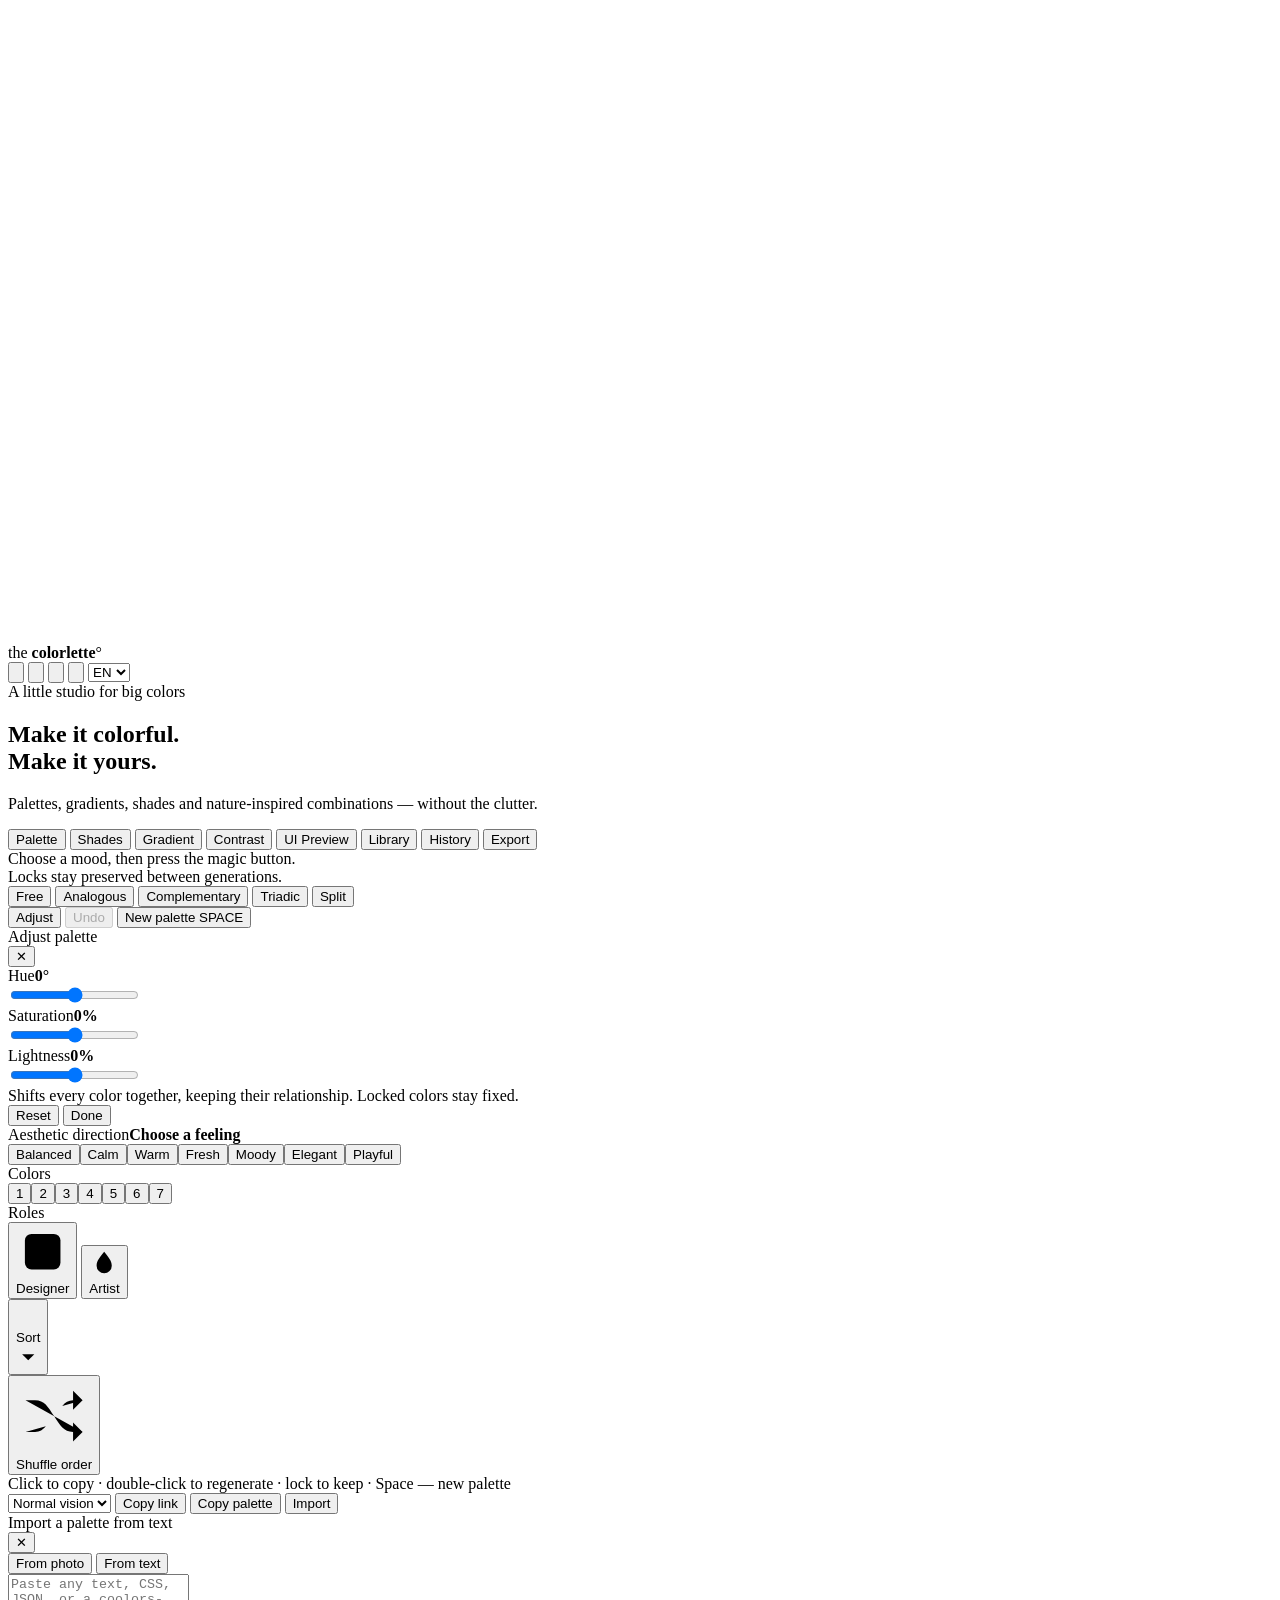
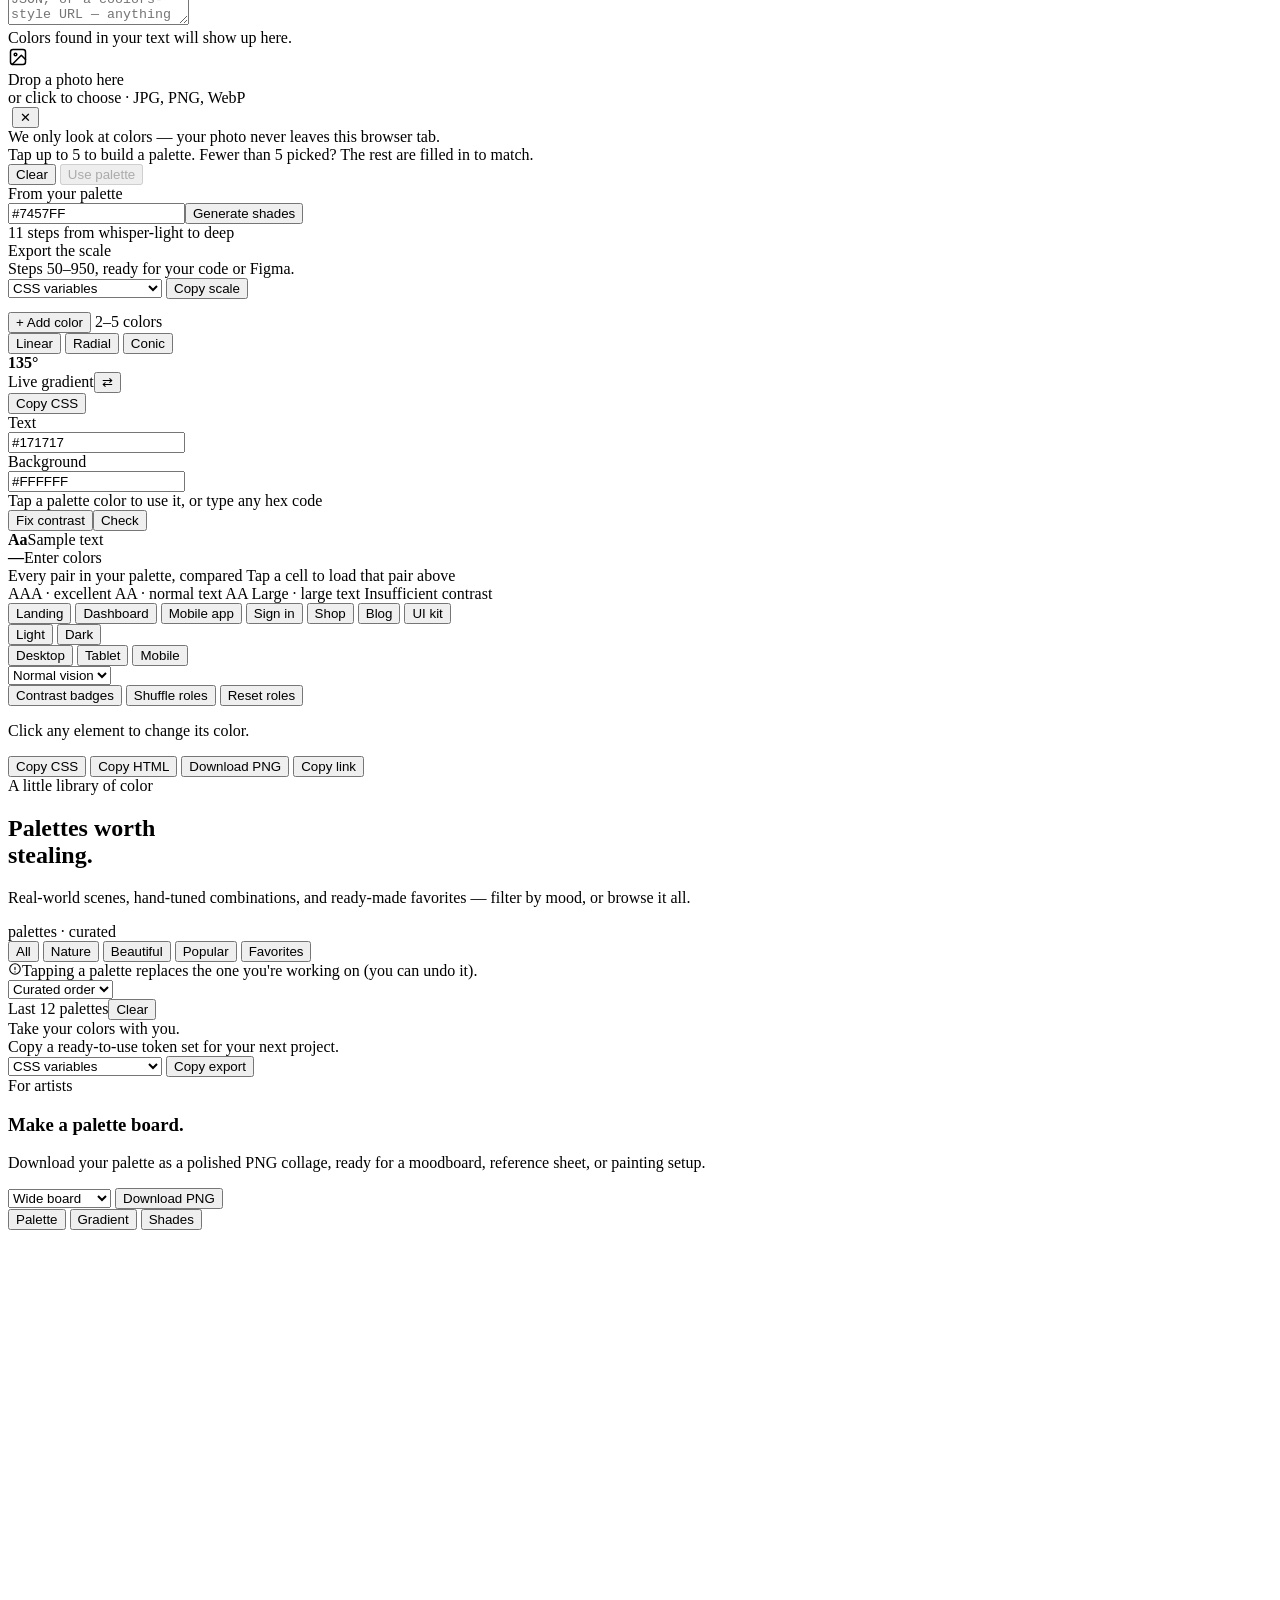
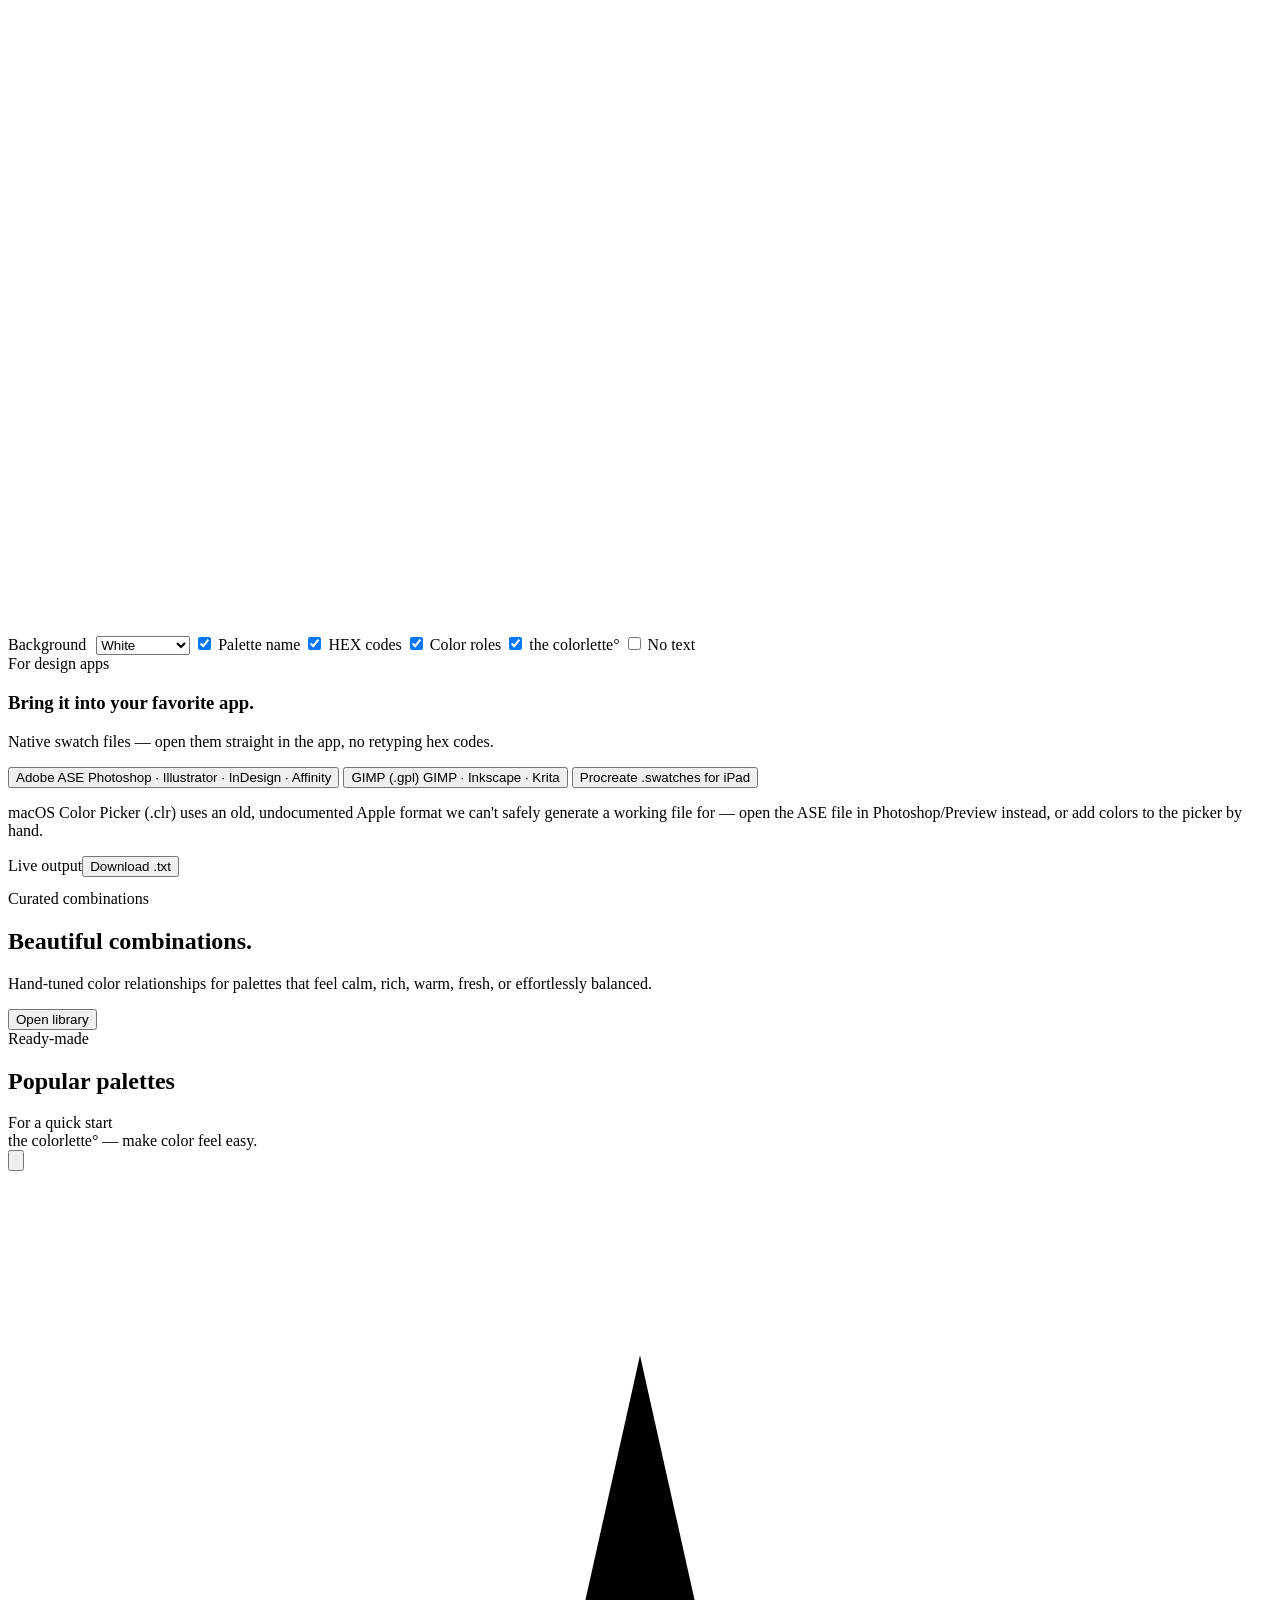
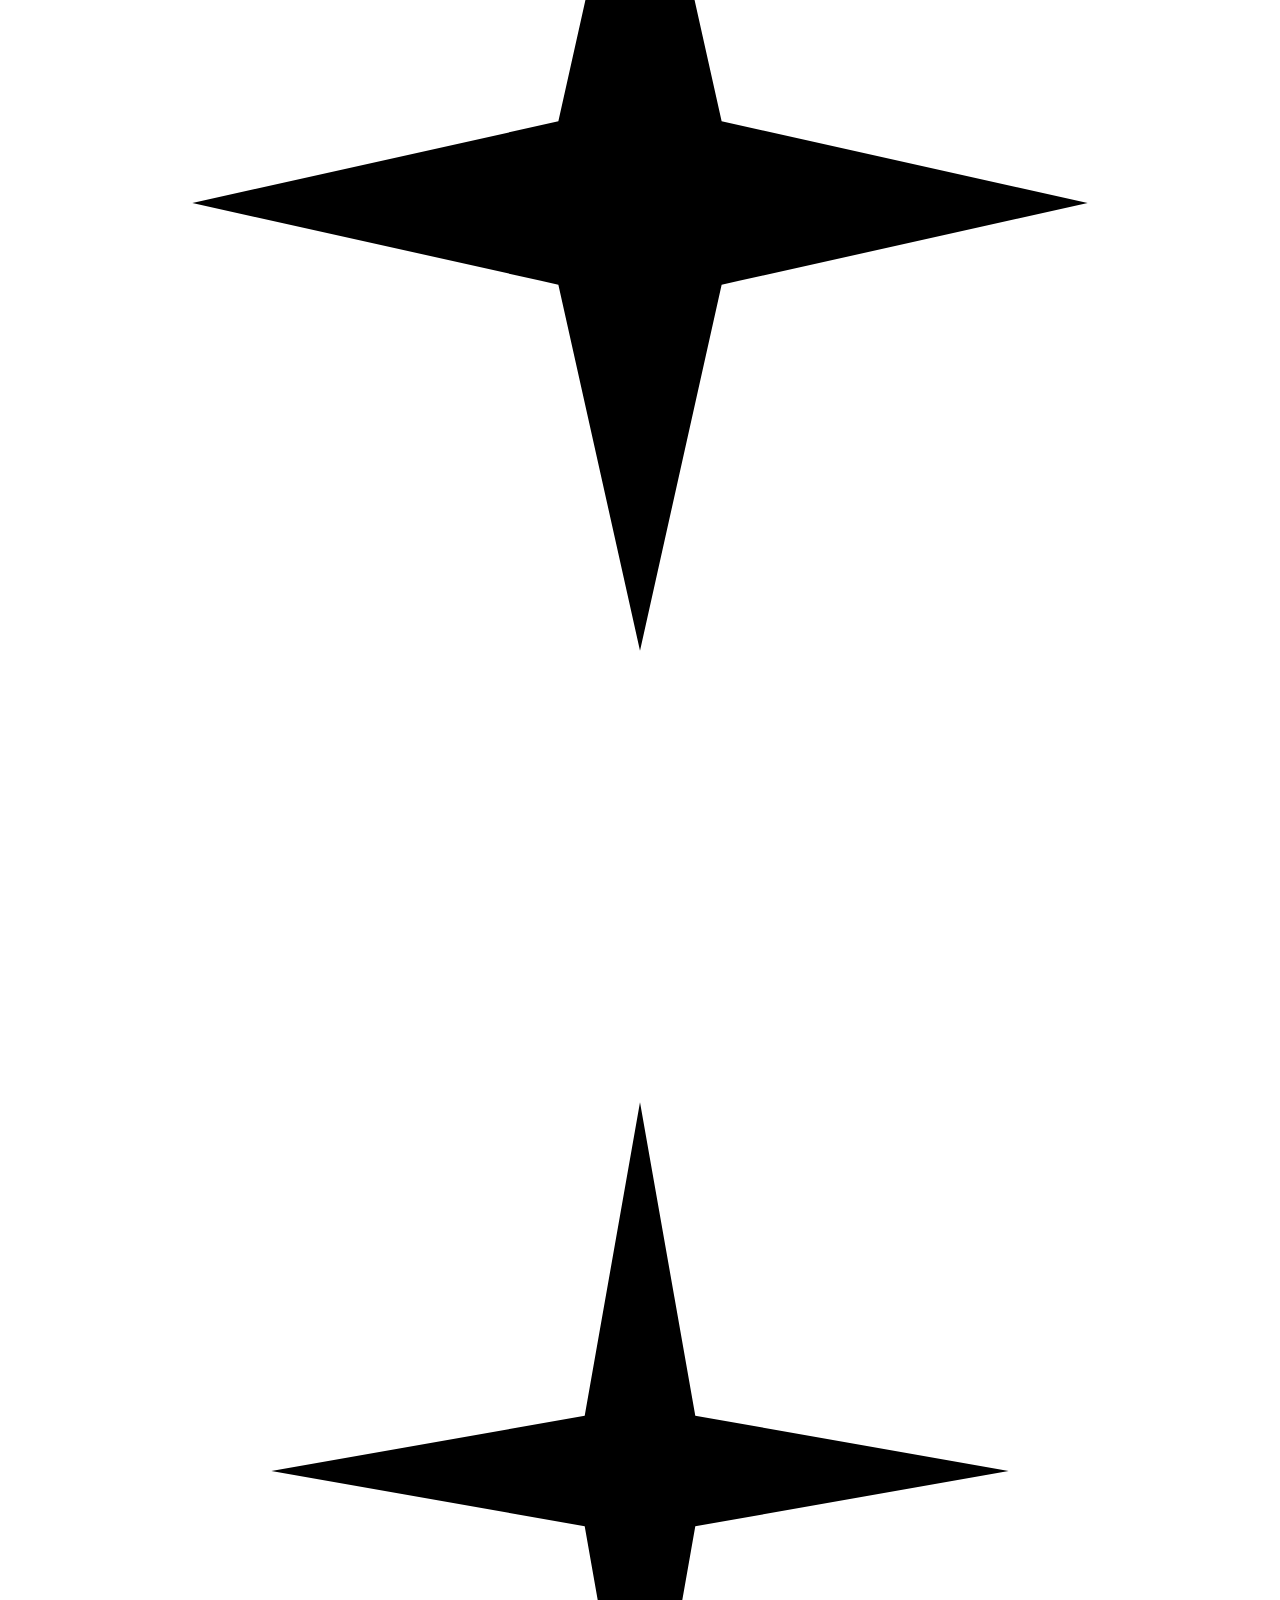
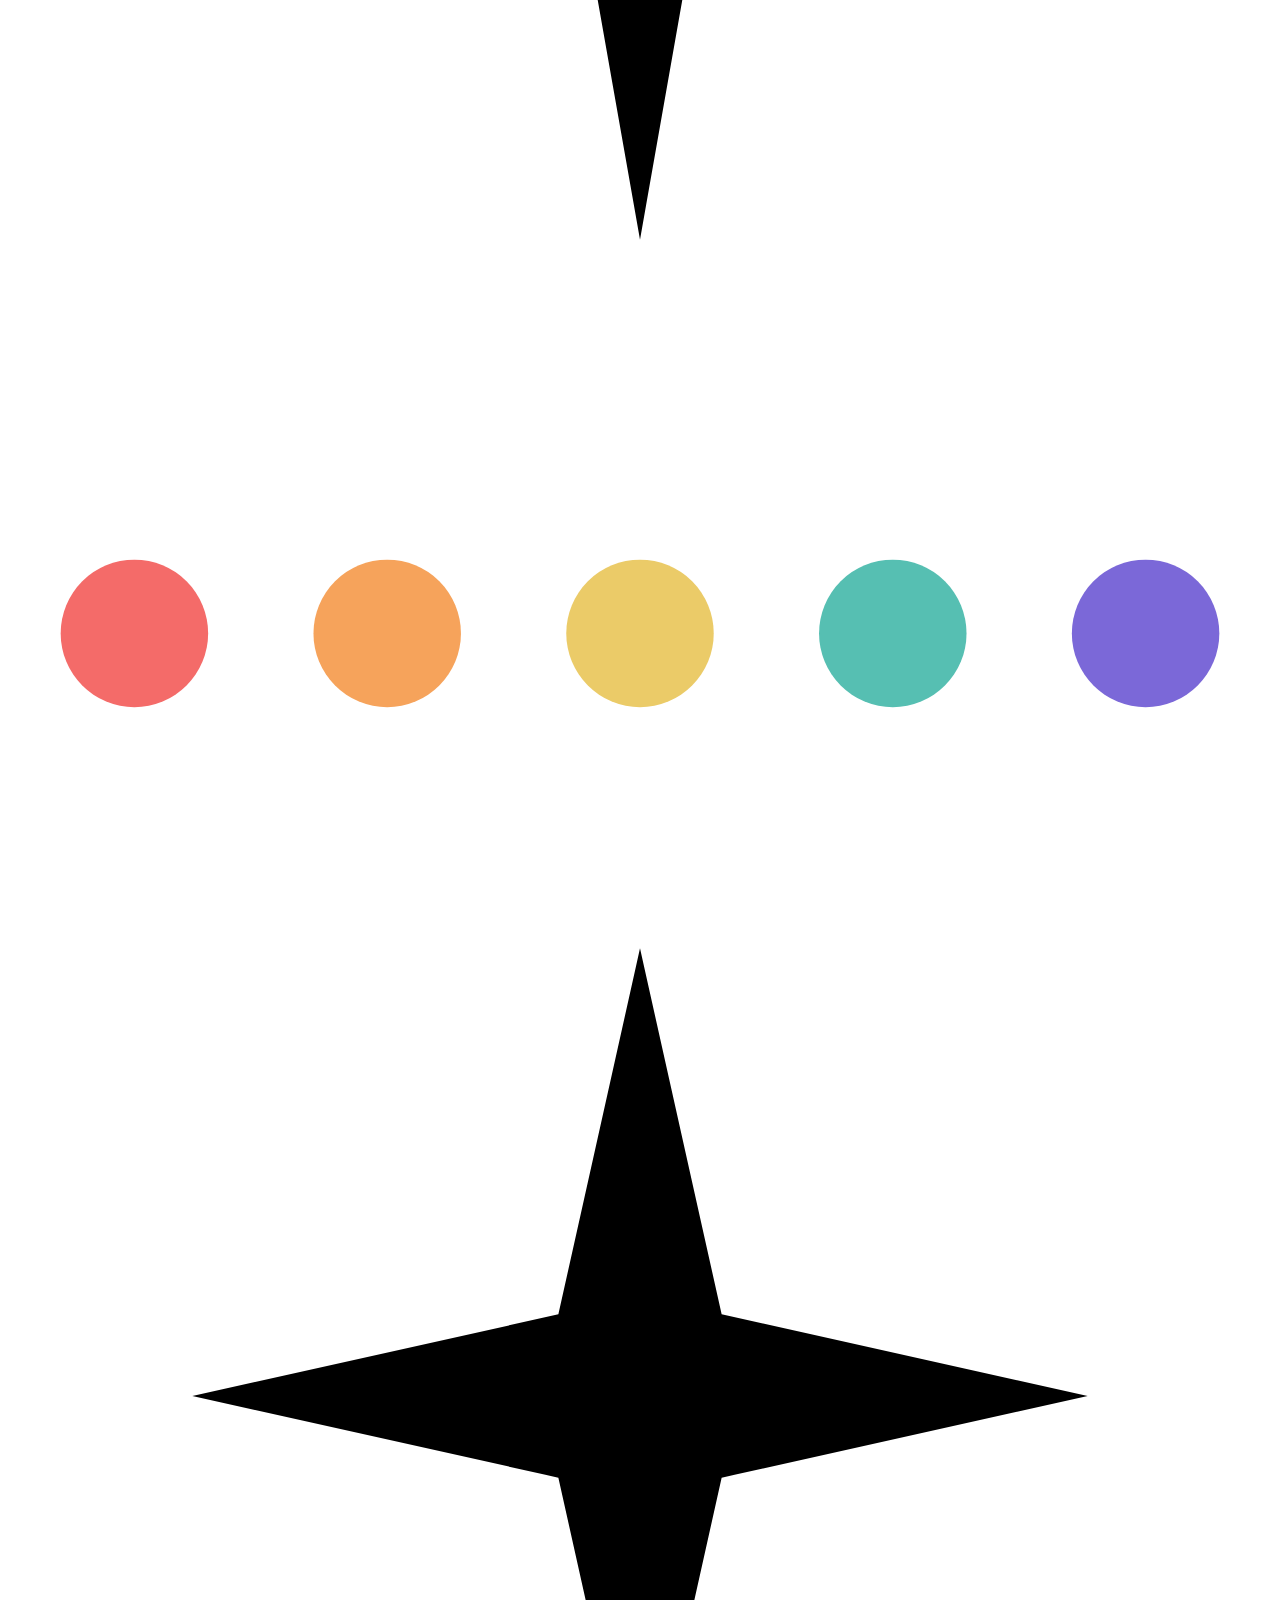
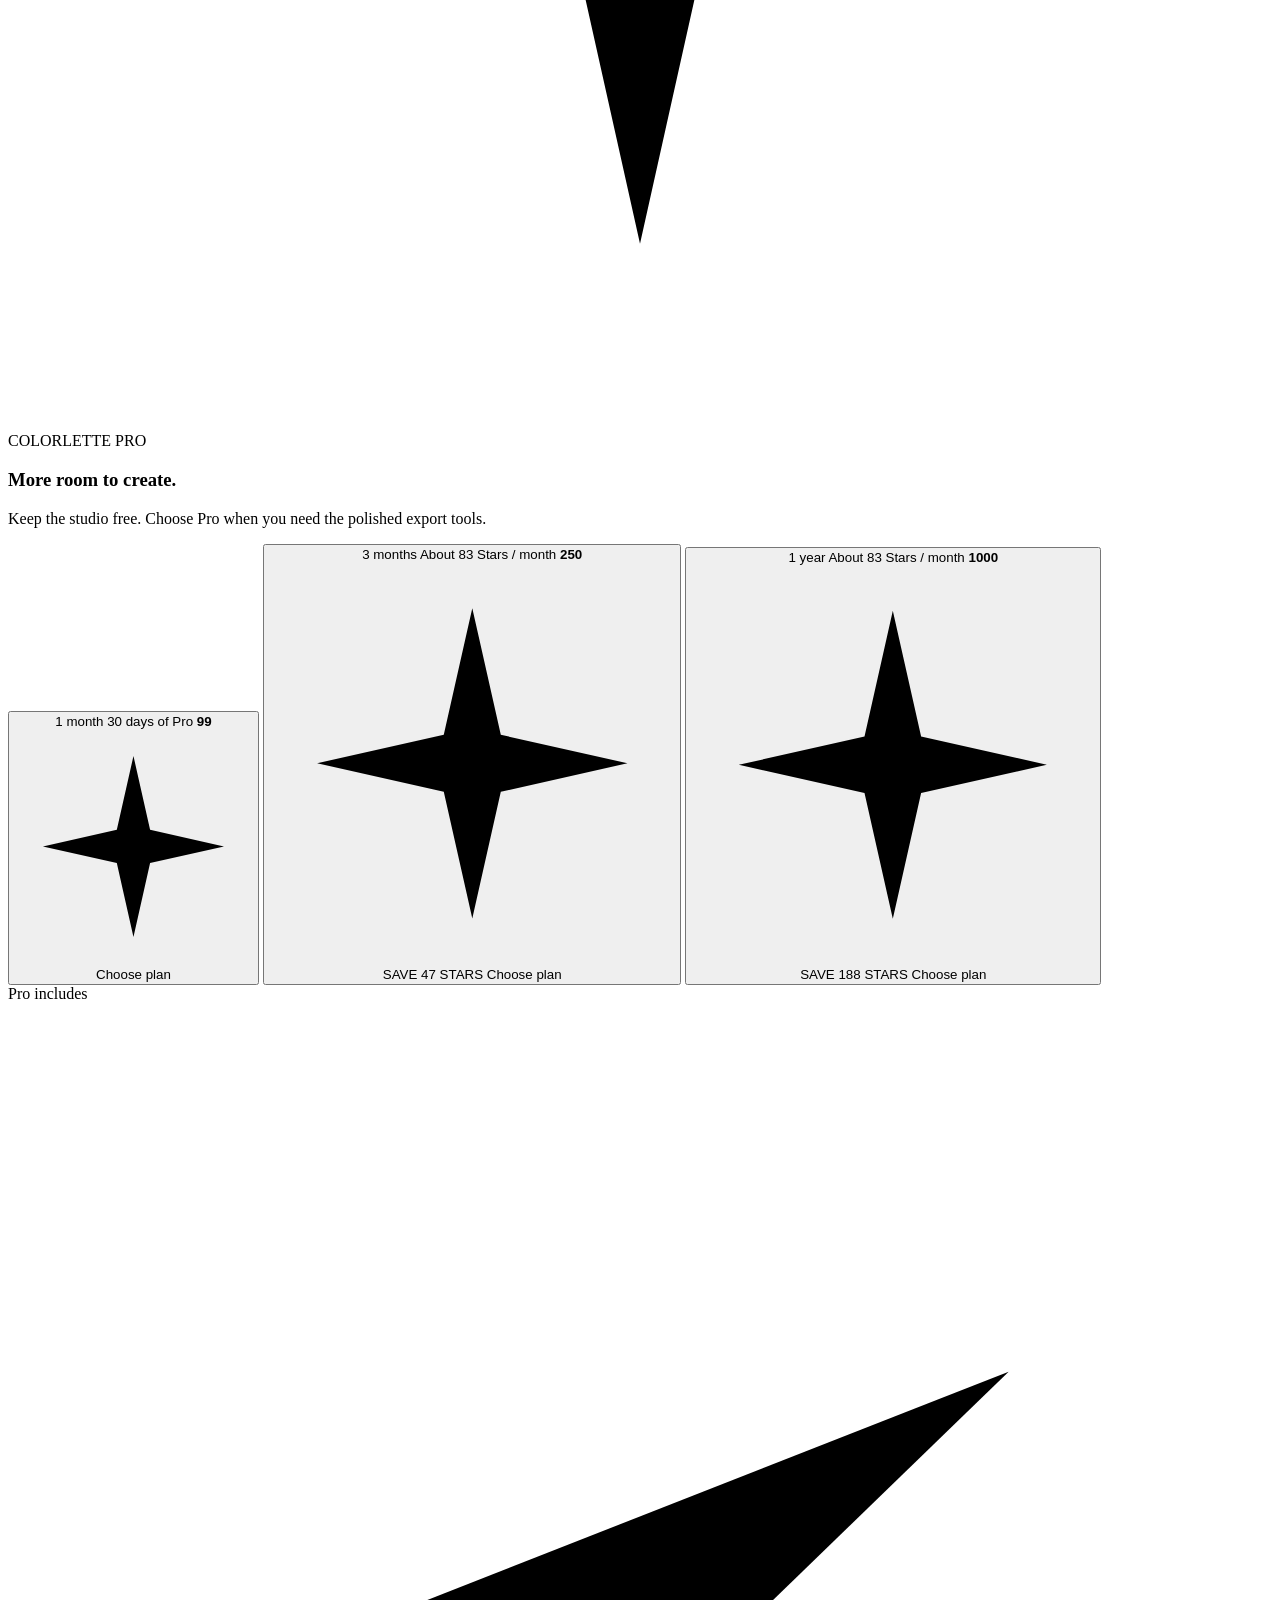
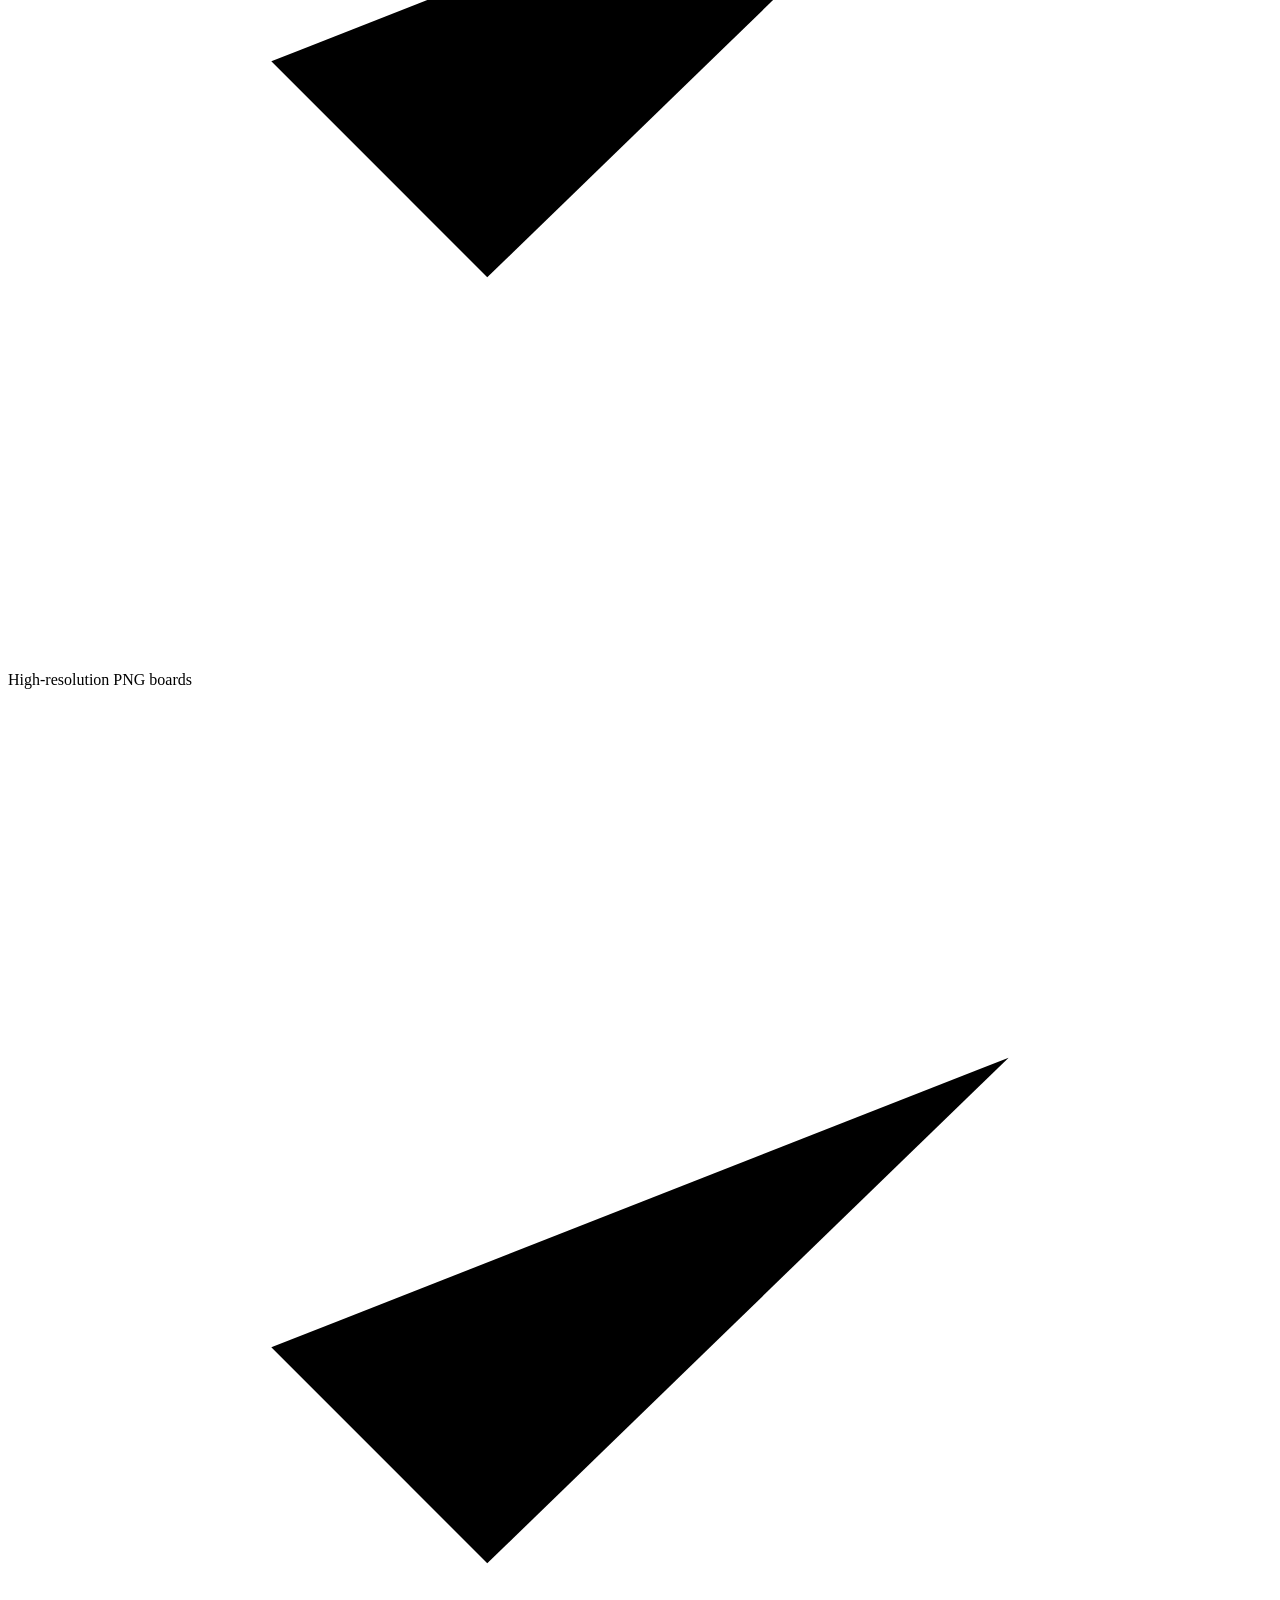
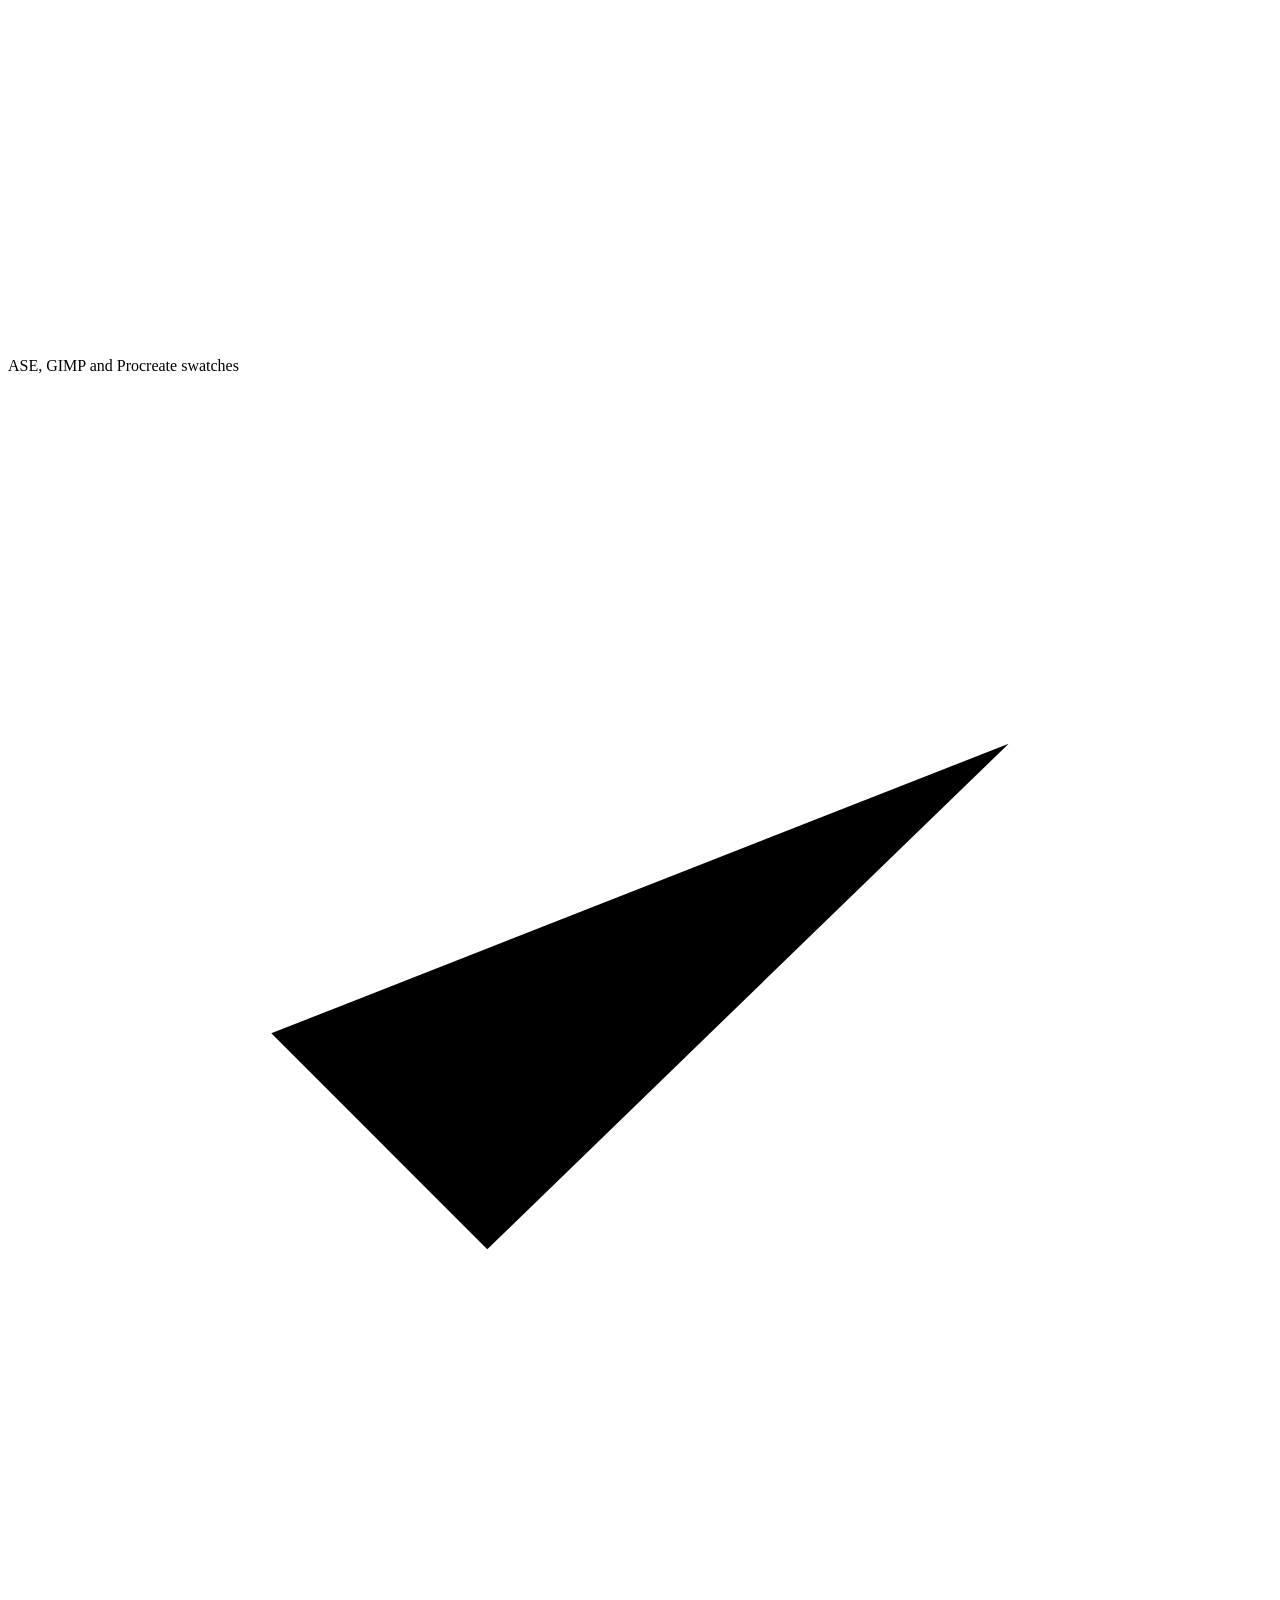
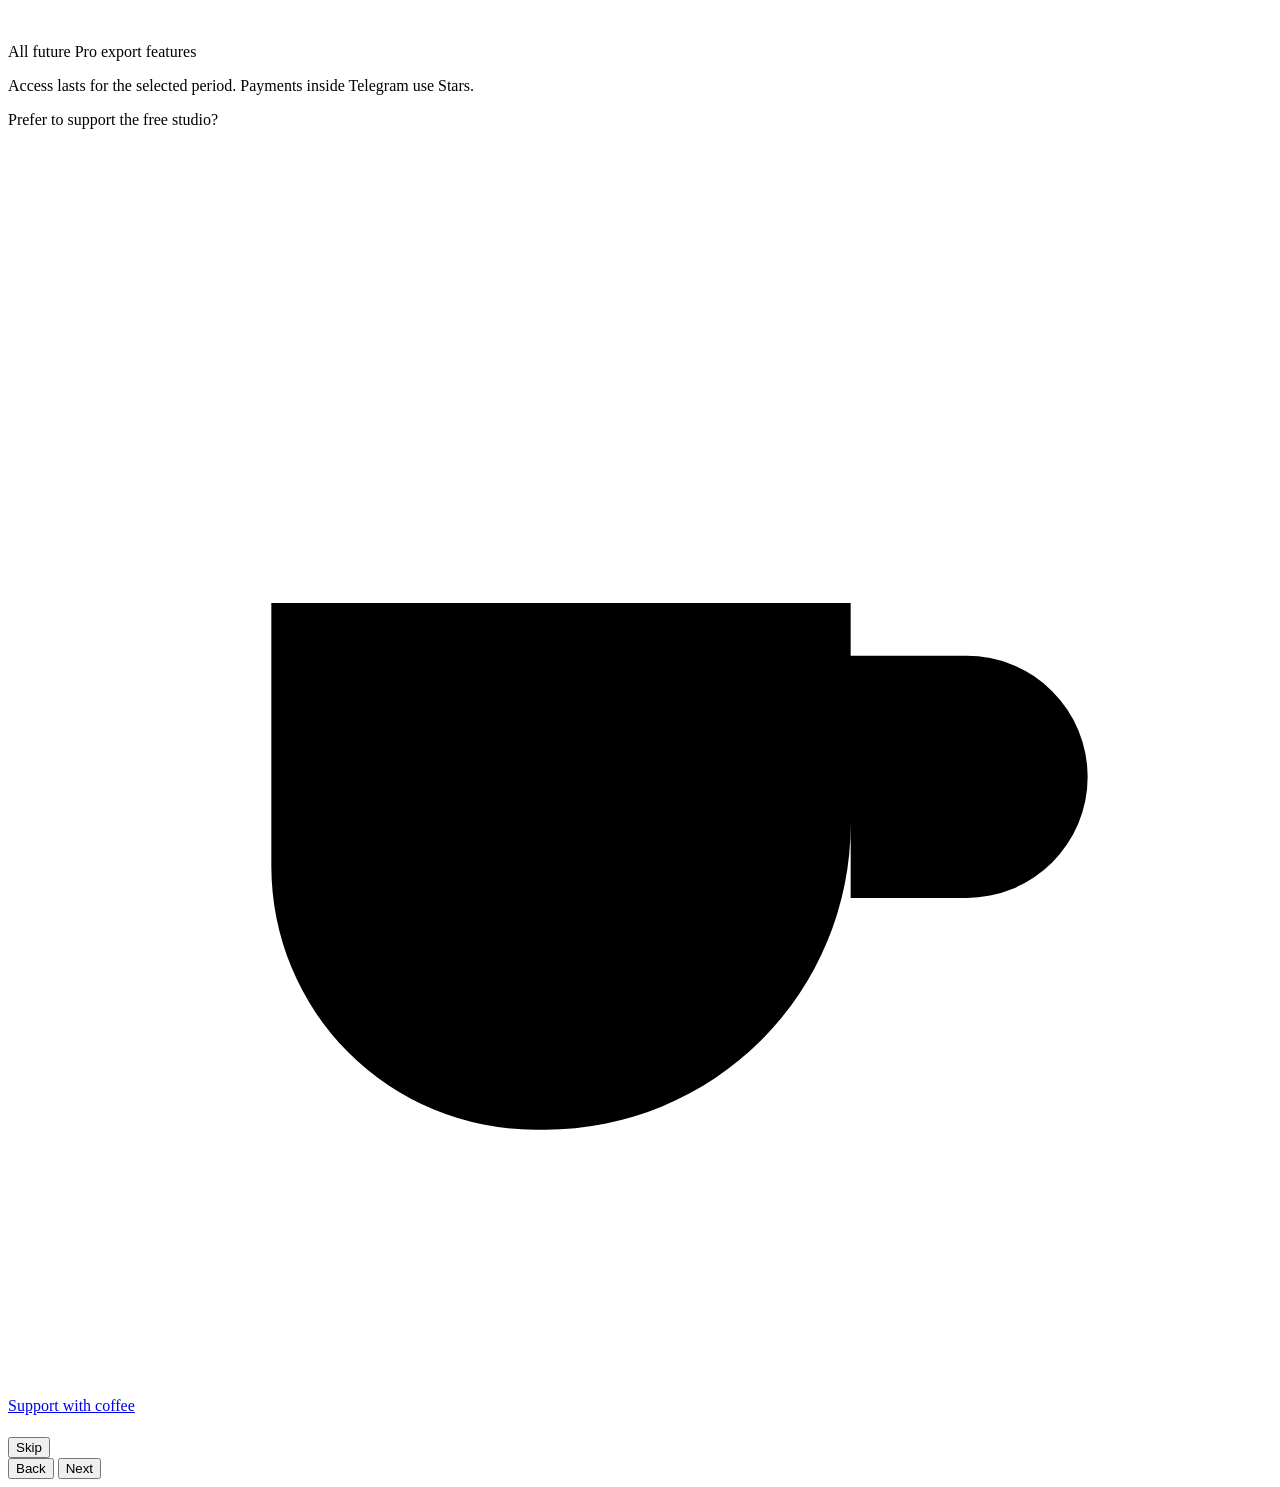
==== index.html @ 8b2878d7 "Add files via upload" ====
<!doctype html>
<html lang="en">
<head>
<meta charset="utf-8">
<meta name="viewport" content="width=device-width,initial-scale=1,minimum-scale=1,maximum-scale=1,user-scalable=no,viewport-fit=cover,interactive-widget=resizes-content">
<meta name="color-scheme" content="light dark">
<meta name="description" content="A playful color studio for generating palettes, shades, gradients, contrast checks, nature-inspired combinations, and ready-to-use exports.">
<meta property="og:title" content="The Colorlette — a playful color studio">
<meta property="og:description" content="Generate palettes, shades and gradients, explore color combinations, and export your colors for your next project.">
<meta property="og:type" content="website">
<meta property="og:image" content="data:image/svg+xml,%3Csvg xmlns='http://www.w3.org/2000/svg' viewBox='0 0 64 64'%3E%3Ccircle cx='12' cy='32' r='10' fill='%23FF6B5E'/%3E%3Ccircle cx='22' cy='32' r='10' fill='%23FF9F5E'/%3E%3Ccircle cx='32' cy='32' r='10' fill='%23F5D76E'/%3E%3Ccircle cx='42' cy='32' r='10' fill='%231FC2B8'/%3E%3Ccircle cx='52' cy='32' r='10' fill='%237457FF'/%3E%3C/svg%3E">
<meta name="twitter:card" content="summary">
<meta name="twitter:title" content="The Colorlette — a playful color studio">
<meta name="twitter:description" content="A playful color studio for palettes, gradients, shades and color exports.">
<meta name="theme-color" content="#f6f5f1" media="(prefers-color-scheme: light)">
<meta name="theme-color" content="#0d0d0f" media="(prefers-color-scheme: dark)">
<meta name="mobile-web-app-capable" content="yes">
<meta name="apple-mobile-web-app-capable" content="yes">
<meta name="apple-mobile-web-app-status-bar-style" content="black-translucent">
<meta name="apple-mobile-web-app-title" content="colorlette">
<link rel="manifest" href="manifest.webmanifest">
<link rel="icon" href="data:image/svg+xml,%3Csvg xmlns='http://www.w3.org/2000/svg' viewBox='0 0 64 64'%3E%3Ccircle cx='12' cy='32' r='10' fill='%23FF6B5E'/%3E%3Ccircle cx='22' cy='32' r='10' fill='%23FF9F5E'/%3E%3Ccircle cx='32' cy='32' r='10' fill='%23F5D76E'/%3E%3Ccircle cx='42' cy='32' r='10' fill='%231FC2B8'/%3E%3Ccircle cx='52' cy='32' r='10' fill='%237457FF'/%3E%3C/svg%3E">
<title>The Colorlette — a playful color studio</title>
<script src="https://telegram.org/js/telegram-web-app.js?64"></script>
<link rel="preconnect" href="https://fonts.googleapis.com">
<link rel="preconnect" href="https://fonts.gstatic.com" crossorigin>
<link href="https://fonts.googleapis.com/css2?family=Bricolage+Grotesque:opsz,wght@12..96,400..800&family=Inter:wght@400;500;600;700;800;900&display=swap" rel="stylesheet">
<link rel="stylesheet" href="css/main.css">
<link rel="stylesheet" href="css/preview.css">
<link rel="stylesheet" href="css/telegram.css">
<link rel="stylesheet" href="css/monetization.css">
</head>
<body>
<svg width="0" height="0" style="position:absolute;overflow:hidden" aria-hidden="true">
<defs>
<filter id="cvd-protanopia" color-interpolation-filters="sRGB"><feColorMatrix type="matrix" values="0.567 0.433 0 0 0  0.558 0.442 0 0 0  0 0.242 0.758 0 0  0 0 0 1 0"/></filter>
<filter id="cvd-deuteranopia" color-interpolation-filters="sRGB"><feColorMatrix type="matrix" values="0.625 0.375 0 0 0  0.7 0.3 0 0 0  0 0.3 0.7 0 0  0 0 0 1 0"/></filter>
<filter id="cvd-tritanopia" color-interpolation-filters="sRGB"><feColorMatrix type="matrix" values="0.95 0.05 0 0 0  0 0.433 0.567 0 0  0 0.475 0.525 0 0  0 0 0 1 0"/></filter>
<filter id="cvd-mono" color-interpolation-filters="sRGB"><feColorMatrix type="matrix" values="0.2126 0.7152 0.0722 0 0  0.2126 0.7152 0.0722 0 0  0.2126 0.7152 0.0722 0 0  0 0 0 1 0"/></filter>
</defs>
</svg>
<header>
  <div class="brand" id="brandLogo" role="button" tabindex="0" aria-label="The Colorlette">
    <span class="logo-mark" aria-hidden="true"><svg viewBox="0 0 80 40" fill="none">
      <circle cx="13" cy="20" r="11"/>
      <circle cx="26" cy="20" r="11"/>
      <circle cx="39" cy="20" r="11"/>
      <circle cx="52" cy="20" r="11"/>
      <circle cx="65" cy="20" r="11"/>
    </svg></span>
    <div class="brand-name">the <b>colorlette</b><span>°</span></div>
  </div>
  <div class="actions">
    <button type="button" class="icon-btn" id="tourBtn" title="Take the tour" aria-label="Take the tour" aria-haspopup="dialog" data-i18n-title="tourBtnTitle"><svg viewBox="0 0 24 24"><circle cx="12" cy="12" r="9"/><path d="M9.5 9a2.5 2.5 0 0 1 5 0c0 1.5-1.7 2-2.2 2.9-.2.35-.3.75-.3 1.2" stroke-linecap="round"/><circle cx="12" cy="17" r=".9" fill="currentColor" stroke="none"/></svg></button>
    <button type="button" class="icon-btn" id="donateBtn" title="Support this project" aria-label="Support this project" aria-haspopup="dialog" data-i18n-title="donateTitle"><svg viewBox="0 0 24 24"><path d="M19 14c1.49-1.46 3-3.21 3-5.5A5.5 5.5 0 0 0 16.5 3c-1.76 0-3 .5-4.5 2-1.5-1.5-2.74-2-4.5-2A5.5 5.5 0 0 0 2 8.5c0 2.3 1.5 4.05 3 5.5l7 7Z"/></svg></button>
    <button type="button" class="icon-btn" id="randomBtn" title="Random mood" aria-label="Random mood" data-i18n-title="iconRandomMood"><svg viewBox="0 0 24 24"><rect x="3.5" y="3.5" width="17" height="17" rx="4.5"/><circle cx="8.6" cy="8.6" r="1.1" fill="currentColor" stroke="none"/><circle cx="15.4" cy="8.6" r="1.1" fill="currentColor" stroke="none"/><circle cx="12" cy="12" r="1.1" fill="currentColor" stroke="none"/><circle cx="8.6" cy="15.4" r="1.1" fill="currentColor" stroke="none"/><circle cx="15.4" cy="15.4" r="1.1" fill="currentColor" stroke="none"/></svg></button>
    <button type="button" class="icon-btn" id="themeBtn" title="Toggle theme" aria-label="Toggle theme" data-i18n-title="iconTheme"><svg viewBox="0 0 24 24"><circle cx="12" cy="12" r="9"/><path d="M12 3a9 9 0 0 1 0 18Z"/></svg></button>
    <select id="langSelect" class="icon-btn lang-select" aria-label="Language" title="Language" data-i18n-title="ariaLanguage">
       <option value="en">EN</option>
       <option value="ru">RU</option>
     </select>
  </div>
</header>

<main class="container">
<section class="hero">
  <div class="eyebrow" data-i18n="heroEyebrow">A little studio for big colors</div>
  <h1><span data-i18n="heroLine1">Make it colorful.</span><br><span class="soft" data-i18n="heroLine2">Make it yours.</span></h1>
  <p data-i18n="heroP">Palettes, gradients, shades and nature-inspired combinations — without the clutter.</p>
</section>

<section class="panel glass">
<div class="tabs" role="tablist" aria-label="Tools" data-i18n-aria="tabsLabel">
  <button type="button" class="tab active" role="tab" id="tab-generator" aria-controls="generator" aria-selected="true" tabindex="0" data-view="generator" data-i18n="tabPalette">Palette</button>
  <button type="button" class="tab" role="tab" id="tab-shades" aria-controls="shades" aria-selected="false" tabindex="-1" data-view="shades" data-i18n="tabShades">Shades</button>
  <button type="button" class="tab" role="tab" id="tab-gradient" aria-controls="gradient" aria-selected="false" tabindex="-1" data-view="gradient" data-i18n="tabGradient">Gradient</button>
  <button type="button" class="tab" role="tab" id="tab-contrast" aria-controls="contrast" aria-selected="false" tabindex="-1" data-view="contrast" data-i18n="tabContrast">Contrast</button>
  <button type="button" class="tab" role="tab" id="tab-preview" aria-controls="preview" aria-selected="false" tabindex="-1" data-view="preview" data-i18n="tabPreview">UI Preview</button>
  <button type="button" class="tab" role="tab" id="tab-nature" aria-controls="nature" aria-selected="false" tabindex="-1" data-view="nature" data-i18n="tabLibrary">Library</button>
  <button type="button" class="tab" role="tab" id="tab-history" aria-controls="history" aria-selected="false" tabindex="-1" data-view="history" data-i18n="tabHistory">History</button>
  <button type="button" class="tab" role="tab" id="tab-export" aria-controls="export" aria-selected="false" tabindex="-1" data-view="export" data-i18n="tabExport">Export</button>
</div>

<div class="view show" id="generator" role="tabpanel" aria-labelledby="tab-generator">
  <div class="generator-top">
    <div>
      <div class="generator-title" data-i18n="genTitle">Choose a mood, then press the magic button.</div>
      <div class="generator-sub" data-i18n="genSub">Locks stay preserved between generations.</div>
      <div class="mode-pills">
        <button type="button" class="mode active" data-mode="free" data-i18n="modeFree">Free</button>
        <button type="button" class="mode" data-mode="analogous" data-i18n="modeAnalogous">Analogous</button>
        <button type="button" class="mode" data-mode="complementary" data-i18n="modeComplementary">Complementary</button>
        <button type="button" class="mode" data-mode="triadic" data-i18n="modeTriadic">Triadic</button>
        <button type="button" class="mode" data-mode="split" data-i18n="modeSplit">Split</button>
      </div>
    </div>
    <div class="generator-actions">
      <button type="button" class="secondary" id="adjustBtn" data-i18n="adjustBtn">Adjust</button>
      <button type="button" class="secondary" id="undoBtn" disabled data-i18n="undoBtn">Undo</button>
      <button type="button" class="primary" id="generateBtn"><span data-i18n="generateBtn">New palette</span> <span class="kbd">SPACE</span></button>
    </div>
  </div>
  <div class="adjust-panel" id="adjustPanel">
    <div class="adjust-panel-head">
      <div class="adjust-panel-title" data-i18n="adjustPanelTitle">Adjust palette</div>
      <button type="button" class="icon-btn adjust-x" id="adjustClose" title="Cancel" data-i18n-title="adjustCancelBtn" aria-label="Cancel">✕</button>
    </div>
    <div class="adjust-preview" id="adjustPreview"></div>
    <div class="adjust-row">
      <div class="adjust-field">
        <div class="adjust-field-top"><span data-i18n="adjustHueLabel">Hue</span><b id="adjustHueVal">0°</b></div>
        <div class="slider-wrap"><span class="slider-zero"></span><input type="range" id="adjustHue" class="s-hue" min="-180" max="180" value="0" step="1" aria-label="Hue shift" data-i18n-aria="adjustHueLabel"></div>
      </div>
      <div class="adjust-field">
        <div class="adjust-field-top"><span data-i18n="adjustSatLabel">Saturation</span><b id="adjustSatVal">0%</b></div>
        <div class="slider-wrap"><span class="slider-zero"></span><input type="range" id="adjustSat" class="s-sat" min="-50" max="50" value="0" step="1" aria-label="Saturation shift" data-i18n-aria="adjustSatLabel"></div>
      </div>
      <div class="adjust-field">
        <div class="adjust-field-top"><span data-i18n="adjustLightLabel">Lightness</span><b id="adjustLightVal">0%</b></div>
        <div class="slider-wrap"><span class="slider-zero"></span><input type="range" id="adjustLight" class="s-light" min="-50" max="50" value="0" step="1" aria-label="Lightness shift" data-i18n-aria="adjustLightLabel"></div>
      </div>
    </div>
    <div class="adjust-footer">
      <span class="mini" data-i18n="adjustHint">Shifts every color together, keeping their relationship. Locked colors stay fixed.</span>
      <div class="field-row">
        <button type="button" class="secondary" id="adjustReset" data-i18n="adjustResetBtn">Reset</button>
        <button type="button" class="primary" id="adjustDone" data-i18n="adjustApplyBtn">Done</button>
      </div>
    </div>
  </div>
  <div class="smart-controls"><div class="smart-label"><span class="eyebrow" data-i18n="aestheticDirection">Aesthetic direction</span><strong data-i18n="chooseFeeling">Choose a feeling</strong></div><div class="mood-grid" id="moodGrid"><button class="mood active" data-mood="balanced" type="button" data-i18n="moodBalanced">Balanced</button><button class="mood" data-mood="calm" type="button" data-i18n="moodCalm">Calm</button><button class="mood" data-mood="warm" type="button" data-i18n="moodWarm">Warm</button><button class="mood" data-mood="fresh" type="button" data-i18n="moodFresh">Fresh</button><button class="mood" data-mood="moody" type="button" data-i18n="moodMoody">Moody</button><button class="mood" data-mood="elegant" type="button" data-i18n="moodElegant">Elegant</button><button class="mood" data-mood="playful" type="button" data-i18n="moodPlayful">Playful</button></div></div>
<div class="palette-toolbar">
  <div class="toolbar-left">
  <div class="count-block">
    <span class="count-label" id="countLabel" data-i18n="colorCountLabel">Colors</span>
    <div class="count-seg" id="colorCount" role="radiogroup" aria-labelledby="countLabel"><button type="button" role="radio" aria-checked="false" data-n="1" tabindex="-1">1</button><button type="button" role="radio" aria-checked="false" data-n="2" tabindex="-1">2</button><button type="button" role="radio" aria-checked="false" data-n="3" tabindex="-1">3</button><button type="button" role="radio" aria-checked="false" data-n="4" tabindex="-1">4</button><button type="button" role="radio" aria-checked="true" data-n="5" tabindex="0">5</button><button type="button" role="radio" aria-checked="false" data-n="6" tabindex="-1">6</button><button type="button" role="radio" aria-checked="false" data-n="7" tabindex="-1">7</button></div>
  </div>
  <div class="count-block role-block">
    <span class="count-label" id="roleLabel" data-i18n="roleModeLabel">Roles</span>
    <div class="count-seg role-seg" id="roleMode" role="radiogroup" aria-labelledby="roleLabel">
      <button type="button" role="radio" aria-checked="true" data-mode="designer" tabindex="0"><svg viewBox="0 0 24 24" aria-hidden="true"><rect x="4" y="4" width="16" height="16" rx="3"/><path d="M4 10h16M10 10v10"/></svg><span data-i18n="roleModeDesigner">Designer</span></button>
      <button type="button" role="radio" aria-checked="false" data-mode="artist" tabindex="-1"><svg viewBox="0 0 24 24" aria-hidden="true"><path d="M12 3c3 4 6 7 6 11a6 6 0 0 1-12 0c0-4 3-7 6-11z"/></svg><span data-i18n="roleModeArtist">Artist</span></button>
    </div>
  </div>
  </div>
  <div class="order-tools">
    <div class="sort-wrap" id="sortWrap">
      <button type="button" class="secondary" id="sortBtn" aria-haspopup="menu" aria-expanded="false" aria-controls="sortMenu"><svg viewBox="0 0 24 24" aria-hidden="true"><path d="M4 7h10M4 12h7M4 17h4"/><path d="M18 5v14m0 0-3-3m3 3 3-3"/></svg><span data-i18n="sortMenuBtn">Sort</span><svg class="caret" viewBox="0 0 24 24" aria-hidden="true"><path d="m6 9 6 6 6-6"/></svg></button>
      <div class="sort-menu" id="sortMenu" role="menu" aria-labelledby="sortBtn" hidden>
        <button type="button" role="menuitem" data-sort="light"><span class="si"><svg viewBox="0 0 24 24" aria-hidden="true"><circle cx="12" cy="12" r="4"/><path d="M12 3v2M12 19v2M3 12h2M19 12h2M5.6 5.6l1.4 1.4M17 17l1.4 1.4M5.6 18.4 7 17M17 7l1.4-1.4"/></svg></span><span class="st"><b data-i18n="sortOptLight">Lightness</b><small data-i18n="sortHintLight">light → dark</small></span><i class="sd" aria-hidden="true"></i></button>
        <button type="button" role="menuitem" data-sort="hue"><span class="si"><svg viewBox="0 0 24 24" aria-hidden="true"><circle cx="12" cy="12" r="8"/><circle cx="12" cy="12" r="2.5"/></svg></span><span class="st"><b data-i18n="sortOptHue">Hue</b><small data-i18n="sortHintHue">around the color wheel</small></span><i class="sd" aria-hidden="true"></i></button>
        <button type="button" role="menuitem" data-sort="sat"><span class="si"><svg viewBox="0 0 24 24" aria-hidden="true"><path d="M12 3l2.2 5.6L20 9.3l-4.4 3.9L17 19l-5-3-5 3 1.4-5.8L4 9.3l5.8-.7z"/></svg></span><span class="st"><b data-i18n="sortOptSat">Saturation</b><small data-i18n="sortHintSat">vivid → muted</small></span><i class="sd" aria-hidden="true"></i></button>
        <button type="button" role="menuitem" data-sort="temp"><span class="si"><svg viewBox="0 0 24 24" aria-hidden="true"><path d="M10 14.5V5a2 2 0 0 1 4 0v9.5a4 4 0 1 1-4 0z"/></svg></span><span class="st"><b data-i18n="sortOptTemp">Temperature</b><small data-i18n="sortHintTemp">warm → cool</small></span><i class="sd" aria-hidden="true"></i></button>
        <div class="sort-tip" data-i18n="sortMenuTip">Pick again to reverse</div>
      </div>
    </div>
    <button type="button" class="secondary" id="shuffleBtn"><svg viewBox="0 0 24 24" aria-hidden="true"><path d="M3 7h3c3 0 4 2 6 5s3 5 6 5h3"/><path d="M3 17h3c1.5 0 2.5-.7 3.4-1.8M14.6 8.8C15.5 7.7 16.6 7 18 7h3"/><path d="m18 4 3 3-3 3M18 14l3 3-3 3"/></svg><span data-i18n="shuffleBtn">Shuffle order</span></button>
  </div>
</div>
<div id="palette"></div>
  <div class="controls">
    <span class="hint" data-i18n-html="hintText">Click to copy · double-click to regenerate · lock to keep · <span class="kbd">Space</span> — new palette</span>
    <div class="field-row">
      <select id="cvdMode" aria-label="Color-blind preview" data-i18n-title="cvdLabel">
        <option value="normal" data-i18n="cvdNormal">Normal vision</option>
        <option value="protanopia" data-i18n="cvdProtanopia">Protanopia</option>
        <option value="deuteranopia" data-i18n="cvdDeuteranopia">Deuteranopia</option>
        <option value="tritanopia" data-i18n="cvdTritanopia">Tritanopia</option>
      </select>
      <button type="button" class="secondary" id="copyLinkBtn" data-i18n="copyLinkBtn">Copy link</button>
      <button type="button" class="secondary" id="copyPaletteBtn" data-i18n="copyPaletteBtn">Copy palette</button>
      <button type="button" class="secondary" id="parseBtn" data-i18n="parseBtn">Import</button>
    </div>
  </div>
  <div class="parse-panel" id="parsePanel">
    <div class="adjust-panel-head">
      <div class="adjust-panel-title" id="parsePanelTitle" data-i18n="parsePanelTitle">Import a palette from text</div>
      <button type="button" class="icon-btn adjust-x" id="parseClose" title="Close" data-i18n-title="closeBtn" aria-label="Close">✕</button>
    </div>
    <div class="parse-subtabs" role="tablist">
      <button type="button" class="parse-subtab active" id="parseTabPhoto" role="tab" aria-controls="parseSourcePhoto" aria-selected="true" data-i18n="tabFromPhoto">From photo</button>
      <button type="button" class="parse-subtab" id="parseTabText" role="tab" aria-controls="parseSourceText" aria-selected="false" data-i18n="tabFromText">From text</button>
    </div>
    <div class="parse-source parse-source-text" id="parseSourceText" role="tabpanel" aria-labelledby="parseTabText">
      <textarea id="parseInput" class="parse-textarea" rows="3" data-i18n-placeholder="parsePlaceholder" placeholder="Paste any text, CSS, JSON, or a coolors-style URL — anything with HEX colors in it…"></textarea>
      <div class="parse-results" id="parseResults"><div class="parse-empty" data-i18n="parseEmpty">Colors found in your text will show up here.</div></div>
    </div>
    <div class="parse-source parse-source-photo active" id="parseSourcePhoto" role="tabpanel" aria-labelledby="parseTabPhoto">
      <div class="image-drop" id="imageDrop" tabindex="0" role="button" data-i18n-aria="photoDropTitle" aria-label="Upload a photo">
        <input type="file" id="imageInput" accept="image/png,image/jpeg,image/webp" hidden>
        <div class="image-drop-icon"><svg viewBox="0 0 24 24" width="20" height="20" fill="none" stroke="currentColor" stroke-width="1.8" stroke-linecap="round" stroke-linejoin="round"><rect x="3" y="3" width="18" height="18" rx="3"></rect><circle cx="9" cy="9" r="1.6"></circle><path d="M21 15l-5-5L5 21"></path></svg></div>
        <div class="image-drop-title" data-i18n="photoDropTitle">Drop a photo here</div>
        <div class="image-drop-sub" data-i18n="photoDropSub">or click to choose · JPG, PNG, WebP</div>
      </div>
      <div class="image-preview" id="imagePreview">
        <div class="image-preview-thumb">
          <img id="imagePreviewImg" alt="">
          <button type="button" class="icon-btn image-remove" id="imageRemove" data-i18n-title="photoRemoveLabel" aria-label="Remove photo">✕</button>
        </div>
        <div class="parse-results" id="photoResults"></div>
      </div>
      <div class="mini image-privacy" data-i18n="photoPrivacyNote">We only look at colors — your photo never leaves this browser tab.</div>
    </div>
    <div class="adjust-footer">
      <span class="mini" id="parseHintText" data-i18n="parseHint">Tap up to 5 to build a palette. Fewer than 5 picked? The rest are filled in to match.</span>
      <div class="field-row">
        <button type="button" class="secondary" id="parseClear" data-i18n="parseClearBtn">Clear</button>
        <button type="button" class="primary" id="parseUse" disabled data-i18n="parseUseBtn">Use palette</button>
      </div>
    </div>
  </div>
</div>

<div class="view" id="shades" role="tabpanel" aria-labelledby="tab-shades">
  <div class="contrast-picker glass shade-pick">
    <div class="cp-row">
      <span class="cp-label" data-i18n="shadesBaseLabel">From your palette</span>
      <div class="cp-swatches" id="shadeSwatches"></div>
    </div>
  </div>
  <div class="tools-row"><div class="field-row"><label class="color-input"><span class="dot" id="shadeDot"></span><input id="shadeInput" value="#7457FF" maxlength="7" aria-label="Color for shades" data-i18n-aria="ariaShadeColor"></label><button type="button" id="makeShades" data-i18n="generateShadesBtn">Generate shades</button></div><span class="mini" data-i18n="shadesCaption">11 steps from whisper-light to deep</span></div>
  <div class="shades" id="shadesOut"></div>
  <div class="export-card shade-export">
    <div class="shade-export-bar">
      <div>
        <div class="shade-export-title" data-i18n="shadesExportTitle">Export the scale</div>
        <div class="mini" data-i18n="shadesExportSub">Steps 50–950, ready for your code or Figma.</div>
      </div>
      <div class="field-row">
        <select id="shadesFormat" aria-label="Shades export format" data-i18n-aria="shadesFormatLabel">
          <option value="css" data-i18n="fmtCss">CSS variables</option>
          <option value="tailwind" data-i18n="shadesFmtTailwind">Tailwind scale</option>
          <option value="figma" data-i18n="fmtFigma">Figma Tokens (JSON)</option>
        </select>
        <button type="button" class="primary" id="copyShades" data-i18n="copyShadesBtn">Copy scale</button>
      </div>
    </div>
    <pre id="shadesCode"></pre>
  </div>
</div>

<div class="view" id="gradient" role="tabpanel" aria-labelledby="tab-gradient">
  <div class="gradient-picker glass">
    <div class="gp-stops" id="gradStops"></div>
    <div class="gp-addrow">
      <button type="button" class="gp-add" id="addGradStop" data-i18n="addGradStopBtn">+ Add color</button>
      <span class="mini" data-i18n="gradStopsHint">2–5 colors</span>
    </div>
    <div class="gp-controlsrow">
      <div class="gp-types" id="gradTypeTabs">
        <button type="button" class="gp-type active" data-type="linear" data-i18n="gradTypeLinear">Linear</button>
        <button type="button" class="gp-type" data-type="radial" data-i18n="gradTypeRadial">Radial</button>
        <button type="button" class="gp-type" data-type="conic" data-i18n="gradTypeConic">Conic</button>
      </div>
      <div class="gp-dial" id="gradDialWrap">
        <div class="gp-dial-face" id="gradDial" tabindex="0" role="slider" aria-valuemin="0" aria-valuemax="359" aria-label="Gradient angle" data-i18n-aria="ariaGradAngle">
          <div class="gp-dial-rot" id="gradDialRot"><div class="gp-dial-handle"></div></div>
        </div>
        <b id="gradientAngle">135°</b>
      </div>
    </div>
  </div>
  <div class="gradient-box" id="gradientOut"><div class="gradient-label"><span data-i18n="liveGradientLabel">Live gradient</span><button type="button" class="gp-swap" id="swapGradient" title="Reverse" data-i18n-title="swapTitle">⇄</button></div></div>
  <div class="code"><span id="gradientCode"></span><button type="button" id="copyCss" data-i18n="copyCssBtn">Copy CSS</button></div>
</div>

<div class="view" id="contrast" role="tabpanel" aria-labelledby="tab-contrast">
  <div class="contrast-picker glass">
    <div class="cp-row">
      <span class="cp-label" data-i18n="contrastTextLabel">Text</span>
      <div class="cp-swatches" id="fgSwatches" data-target="fg"></div>
      <input id="fg" value="#171717" maxlength="7" aria-label="Text color" data-i18n-aria="contrastTextLabel">
    </div>
    <div class="cp-row">
      <span class="cp-label" data-i18n="bgLabel">Background</span>
      <div class="cp-swatches" id="bgSwatches" data-target="bg"></div>
      <input id="bg" value="#FFFFFF" maxlength="7" aria-label="Background color" data-i18n-aria="bgLabel">
    </div>
    <div class="cp-foot">
      <span class="mini" data-i18n="contrastPickHint">Tap a palette color to use it, or type any hex code</span>
      <div class="cp-btns"><button type="button" class="secondary" id="fixContrast" data-i18n="fixContrastBtn">Fix contrast</button><button type="button" id="checkContrast" data-i18n="checkBtn">Check</button></div>
    </div>
    <div class="cp-diff" id="contrastDiff" hidden aria-live="polite"></div>
  </div>
  <div class="contrast">
    <div class="contrast-card" id="contrastPreview"><strong>Aa</strong><span data-i18n="sampleText">Sample text</span></div>
    <div class="contrast-card" aria-live="polite" aria-atomic="true"><strong id="ratio">—</strong><span id="rating" data-i18n="enterColors">Enter colors</span><div class="badges" id="contrastBadges"></div></div>
  </div>
  <div class="contrast-matrix glass">
    <div class="cm-head">
      <span class="mini" data-i18n="matrixCaption">Every pair in your palette, compared</span>
      <span class="mini cm-tap-hint" data-i18n="matrixTapHint">Tap a cell to load that pair above</span>
    </div>
    <div class="cm-grid" id="contrastMatrix"></div>
    <div class="cm-best-note" id="cmBestNote" hidden></div>
    <div class="cm-legend">
      <span><i class="cm-aaa"></i><span data-i18n="ratingAAA">AAA · excellent</span></span>
      <span><i class="cm-aa"></i><span data-i18n="ratingAA">AA · normal text</span></span>
      <span><i class="cm-aal"></i><span data-i18n="ratingAALarge">AA Large · large text</span></span>
      <span><i class="cm-fail"></i><span data-i18n="ratingInsufficient">Insufficient contrast</span></span>
    </div>
  </div>
</div>

<div class="view" id="preview" role="tabpanel" aria-labelledby="tab-preview">
  <div class="pv-tools">
    <div class="pv-layouts" id="pvLayouts" role="radiogroup" aria-label="Layout" data-i18n-aria="pvAriaLayout">
      <button type="button" class="pv-chip" role="radio" aria-checked="true" data-v="landing" data-i18n="pvLayoutLanding">Landing</button>
      <button type="button" class="pv-chip" role="radio" aria-checked="false" data-v="dash" data-i18n="pvLayoutDash">Dashboard</button>
      <button type="button" class="pv-chip" role="radio" aria-checked="false" data-v="app" data-i18n="pvLayoutApp">Mobile app</button>
      <button type="button" class="pv-chip" role="radio" aria-checked="false" data-v="login" data-i18n="pvLayoutLogin">Sign in</button>
      <button type="button" class="pv-chip" role="radio" aria-checked="false" data-v="shop" data-i18n="pvLayoutShop">Shop</button>
      <button type="button" class="pv-chip" role="radio" aria-checked="false" data-v="blog" data-i18n="pvLayoutBlog">Blog</button>
      <button type="button" class="pv-chip" role="radio" aria-checked="false" data-v="kit" data-i18n="pvLayoutKit">UI kit</button>
    </div>
  </div>
  <div class="pv-tools">
    <div class="pv-grp">
    <div class="count-seg pv-seg two" id="pvTheme" style="--sel:0" role="radiogroup" aria-label="Preview theme" data-i18n-aria="pvAriaTheme">
      <button type="button" role="radio" aria-checked="true" data-v="light" data-i18n="pvThemeLight">Light</button>
      <button type="button" role="radio" aria-checked="false" data-v="dark" data-i18n="pvThemeDark">Dark</button>
    </div>
    <div class="count-seg pv-seg three" id="pvDevice" style="--sel:0" role="radiogroup" aria-label="Device width" data-i18n-aria="pvAriaDevice">
      <button type="button" role="radio" aria-checked="true" data-v="desktop" data-i18n="pvDevDesktop">Desktop</button>
      <button type="button" role="radio" aria-checked="false" data-v="tablet" data-i18n="pvDevTablet">Tablet</button>
      <button type="button" role="radio" aria-checked="false" data-v="mobile" data-i18n="pvDevMobile">Mobile</button>
    </div>
    <select id="pvCvd" aria-label="Color-blind preview" data-i18n-title="cvdLabel">
      <option value="normal" data-i18n="cvdNormal">Normal vision</option>
      <option value="protanopia" data-i18n="cvdProtanopia">Protanopia</option>
      <option value="deuteranopia" data-i18n="cvdDeuteranopia">Deuteranopia</option>
      <option value="tritanopia" data-i18n="cvdTritanopia">Tritanopia</option>
      <option value="mono" data-i18n="pvCvdMono">Grayscale</option>
    </select>
    </div>
    <div class="pv-grp end">
    <button type="button" class="secondary" id="pvContrastBtn" aria-pressed="true" data-i18n="pvContrastToggle">Contrast badges</button>
    <button type="button" class="secondary" id="pvShuffleBtn" data-i18n="pvShuffle">Shuffle roles</button>
    <button type="button" class="secondary" id="pvResetBtn" data-i18n="pvReset">Reset roles</button>
    </div>
  </div>
  <p class="pv-hint" data-i18n="pvEditHint">Click any element to change its color.</p>
  <div class="pv-roles" id="pvRoles"></div>
  <div class="pv-stage" id="pvStage"><div class="pv-frame" id="pvFrame"></div></div>
  <div class="pv-issues" id="pvIssues" aria-live="polite"></div>
  <div class="pv-actions">
    <button type="button" class="secondary" id="pvCopyCss" data-i18n="pvCopyCss">Copy CSS</button>
    <button type="button" class="secondary" id="pvCopyHtml" data-i18n="pvCopyHtml">Copy HTML</button>
    <button type="button" class="secondary" id="pvPngBtn" data-i18n="pvDownloadPng">Download PNG</button>
    <button type="button" class="secondary" id="pvCopyLink" data-i18n="copyLinkBtn">Copy link</button>
  </div>
</div>

<div class="view" id="nature" role="tabpanel" aria-labelledby="tab-nature">
  <div class="nature-intro"><div><div class="eyebrow" id="libEyebrow" data-i18n="libEyebrow">A little library of color</div><h2 id="libH2" data-i18n-html="libH2">Palettes worth<br>stealing.</h2><p id="libP" data-i18n="libP">Real-world scenes, hand-tuned combinations, and ready-made favorites — filter by mood, or browse it all.</p></div><span class="mini" id="libCaption" data-i18n="libCaption">palettes · curated</span></div>
  <div class="lib-filter" id="libFilter" role="radiogroup" aria-label="Category" data-i18n-aria="libFilterAria">
    <button type="button" class="lib-chip" role="radio" aria-checked="true" data-cat="all" data-i18n="libFilterAll">All</button>
    <button type="button" class="lib-chip" role="radio" aria-checked="false" data-cat="nature" data-i18n="libFilterNature">Nature</button>
    <button type="button" class="lib-chip" role="radio" aria-checked="false" data-cat="beautiful" data-i18n="libFilterBeautiful">Beautiful</button>
    <button type="button" class="lib-chip" role="radio" aria-checked="false" data-cat="popular" data-i18n="libFilterPopular">Popular</button>
    <button type="button" class="lib-chip" role="radio" aria-checked="false" data-cat="favorites" data-i18n="libFilterFavorites">Favorites</button>
  </div>
  <div class="lib-toolbar">
    <div class="lib-notice" id="libNotice"><svg viewBox="0 0 24 24" width="14" height="14" fill="none" stroke="currentColor" stroke-width="2" stroke-linecap="round" stroke-linejoin="round"><path d="M12 9v4M12 17h.01"/><circle cx="12" cy="12" r="9"/></svg><span data-i18n="libClickNotice">Tapping a palette replaces the one you're working on (you can undo it).</span></div>
    <select class="lib-sort" id="libSort" data-i18n-aria="libSortAria" aria-label="Sort">
      <option value="default" data-i18n="libSortDefault">Curated order</option>
      <option value="warm" data-i18n="libSortWarm">Warm → cool</option>
      <option value="cool" data-i18n="libSortCool">Cool → warm</option>
      <option value="alpha" data-i18n="libSortAlpha">A → Z</option>
      <option value="shuffle" data-i18n="libSortShuffle">Shuffle</option>
    </select>
  </div>
  <div class="lib-grid" id="libraryGrid"></div>
</div>

<div class="view" id="history" role="tabpanel" aria-labelledby="tab-history">
  <div class="history-toolbar"><span class="mini" data-i18n="historyCaption">Last 12 palettes</span><button type="button" class="secondary" id="clearHistory" data-i18n="clearBtn">Clear</button></div>
  <div id="historyContent"></div>
</div>

<div class="view" id="export" role="tabpanel" aria-labelledby="tab-export">
  <div class="export-head">
    <div>
      <div class="generator-title" data-i18n="exportTitle">Take your colors with you.</div>
      <div class="generator-sub" data-i18n="exportSub">Copy a ready-to-use token set for your next project.</div>
    </div>
    <div class="field-row">
      <select id="exportFormat" aria-label="Export format" data-i18n-aria="ariaExportFormat">
        <option value="css" data-i18n="fmtCss">CSS variables</option>
        <option value="json" data-i18n="fmtJson">JSON</option>
        <option value="tailwind" data-i18n="fmtTailwind">Tailwind theme</option>
        <option value="list" data-i18n="fmtList">HEX list</option>
        <option value="android" data-i18n="fmtAndroid">Android (colors.xml)</option>
        <option value="swiftui" data-i18n="fmtSwiftUI">iOS / SwiftUI</option>
        <option value="figma" data-i18n="fmtFigma">Figma Tokens (JSON)</option>
      </select>
      <button type="button" class="primary" id="copyExport" data-i18n="copyExportBtn">Copy export</button>
    </div>
  </div>
  
  <div class="artist-export">
    <div class="artist-export-head">
      <div>
        <div class="eyebrow" data-i18n="forArtists">For artists</div>
        <h3 id="artistTitle" data-i18n="artistH3">Make a palette board.</h3>
        <p id="artistDesc" data-i18n="artistP">Download your palette as a polished PNG collage, ready for a moodboard, reference sheet, or painting setup.</p>
      </div>
      <div class="artist-actions">
        <select id="artistLayout" aria-label="Palette board layout" data-i18n-aria="ariaBoardLayout">
          <option value="wide" data-i18n="layoutWide">Wide board</option>
          <option value="square" data-i18n="layoutSquare">Square board</option>
          <option value="portrait" data-i18n="layoutPortrait">Portrait board</option>
        </select>
        <button class="primary" id="downloadPng" type="button" data-pro data-i18n="downloadPngBtn">Download PNG</button>
      </div>
    </div>
    <div class="export-kind-switch" id="exportKindSwitch" role="radiogroup" aria-label="Export type" data-i18n-aria="exportKindLabel">
      <button type="button" class="export-kind active" role="radio" aria-checked="true" data-kind="palette" data-i18n="tabPalette">Palette</button>
      <button type="button" class="export-kind" role="radio" aria-checked="false" data-kind="gradient" data-i18n="tabGradient">Gradient</button>
      <button type="button" class="export-kind" role="radio" aria-checked="false" data-kind="shades" data-i18n="tabShades">Shades</button>
    </div>
    <div class="artist-preview-wrap">
      <canvas id="paletteCanvas" width="1600" height="1000" aria-label="Palette PNG preview" data-i18n-aria="pngTitle"></canvas>
    </div>
    <div class="artist-options">
      <label id="artistBgWrap"><span data-i18n="bgLabel">Background</span> <select id="artistBg" aria-label="Board background" style="margin-left:6px" data-i18n-aria="ariaBoardBg">
        <option value="white" data-i18n="bgWhite">White</option>
        <option value="black" data-i18n="bgBlack">Black</option>
        <option value="transparent" data-i18n="bgTransparent">Transparent</option>
      </select></label>
      <label id="showNameWrap"><input id="showNameOnPng" type="checkbox" checked> <span data-i18n="showNameLabel">Palette name</span></label>
      <label id="showHexWrap"><input id="showHexOnPng" type="checkbox" checked> <span data-i18n="showHexLabel">HEX codes</span></label>
      <label id="showRolesWrap"><input id="showRolesOnPng" type="checkbox" checked> <span data-i18n="showRolesLabel">Color roles</span></label>
      <label><input id="showLogoOnPng" type="checkbox" checked> the colorlette°</label>
      <label id="textFreeWrap"><input id="textFreeOnPng" type="checkbox"> <span data-i18n="textFreeLabel">No text</span></label>
    </div>
  </div>

  <div class="app-export">
    <div class="eyebrow" data-i18n="forDesignApps">For design apps</div>
    <h3 data-i18n="appExportH3">Bring it into your favorite app.</h3>
    <p class="app-export-note" data-i18n="appExportNote">Native swatch files — open them straight in the app, no retyping hex codes.</p>
    <div class="app-export-grid">
      <button type="button" class="app-export-btn" id="downloadAseBtn" data-pro>
        <span class="app-export-name">Adobe ASE</span>
        <span class="app-export-sub" data-i18n="aseSub">Photoshop · Illustrator · InDesign · Affinity</span>
      </button>
      <button type="button" class="app-export-btn" id="downloadGplBtn" data-pro>
        <span class="app-export-name">GIMP (.gpl)</span>
        <span class="app-export-sub" data-i18n="gplSub">GIMP · Inkscape · Krita</span>
      </button>
      <button type="button" class="app-export-btn" id="downloadProcreateBtn" data-pro>
        <span class="app-export-name">Procreate</span>
        <span class="app-export-sub" data-i18n="procreateSub">.swatches for iPad</span>
      </button>
    </div>
    <p class="app-export-note app-export-caveat" data-i18n="clrNote">macOS Color Picker (.clr) uses an old, undocumented Apple format we can't safely generate a working file for — open the ASE file in Photoshop/Preview instead, or add colors to the picker by hand.</p>
  </div>

<div class="export-card">
    <div class="export-bar"><span data-i18n="liveOutputLabel">Live output</span><button type="button" class="secondary" id="downloadExport" data-i18n="downloadTxtBtn">Download .txt</button></div>
    <pre id="exportCode"></pre>
  </div>
</div>
</section>


<section class="beautiful-section">
  <div class="section-head">
    <div>
      <div class="eyebrow" data-i18n="curatedEyebrow">Curated combinations</div>
      <h2 data-i18n="beautifulH2">Beautiful combinations.</h2>
      <p class="section-sub" data-i18n="beautifulP">Hand-tuned color relationships for palettes that feel calm, rich, warm, fresh, or effortlessly balanced.</p>
    </div>
  </div>
  <div class="beautiful-grid mini" id="beautifulGrid"></div>
  <button type="button" class="secondary lib-viewall" data-cat="beautiful" data-i18n="libViewAllBtn">Open library</button>
</section>

<section>
  <div class="section-head"><div><div class="eyebrow" data-i18n="popularEyebrow">Ready-made</div><h2 data-i18n="popularH2">Popular palettes</h2></div><span data-i18n="popularSpan">For a quick start</span></div>
  <div class="grid mini" id="presets"></div>
</section>
</main>
<section class="marquee-section" id="marqueeSection" aria-hidden="true">
  <div class="marquee-track" id="paletteMarquee"></div>
</section>
<footer data-i18n="footerText">the colorlette° — make color feel easy.</footer>
<div class="donate-backdrop" id="donateBackdrop">
  <div class="donate-modal pro-pricing-modal" role="dialog" aria-modal="true" aria-labelledby="donateModalTitle" id="donateModal">
    <button type="button" class="icon-btn donate-modal-close" id="donateModalClose" aria-label="Close" data-i18n-title="closeBtn">
      <svg viewBox="0 0 24 24" aria-hidden="true"><path d="M6 6l12 12M18 6 6 18"/></svg>
    </button>

    <div class="pricing-stage" aria-hidden="true">
      <span class="pricing-particle pricing-particle-a"><svg viewBox="0 0 24 24"><path d="M12 3.5l1.55 6.95L20.5 12l-6.95 1.55L12 20.5l-1.55-6.95L3.5 12l6.95-1.55L12 3.5Z"/></svg></span>
      <span class="pricing-particle pricing-particle-b"><svg viewBox="0 0 24 24"><path d="M12 5l1.05 5.95L19 12l-5.95 1.05L12 19l-1.05-5.95L5 12l5.95-1.05L12 5Z"/></svg></span>
      <div class="pricing-brand">
        <svg viewBox="0 0 120 24" fill="none">
          <circle cx="12" cy="12" r="7" fill="#F46B69"/>
          <circle cx="36" cy="12" r="7" fill="#F6A35B"/>
          <circle cx="60" cy="12" r="7" fill="#EBCB68"/>
          <circle cx="84" cy="12" r="7" fill="#56BFB2"/>
          <circle cx="108" cy="12" r="7" fill="#7B68D8"/>
        </svg>
      </div>
      <span class="pricing-particle pricing-particle-c"><svg viewBox="0 0 24 24"><path d="M12 3.5l1.55 6.95L20.5 12l-6.95 1.55L12 20.5l-1.55-6.95L3.5 12l6.95-1.55L12 3.5Z"/></svg></span>
    </div>
    <div class="pricing-kicker" data-i18n="proPricingKicker">COLORLETTE PRO</div>
    <h3 id="donateModalTitle" data-i18n="proPricingTitle">More room to create.</h3>
    <p class="pricing-lead" data-i18n="proPricingLead">Keep the studio free. Choose Pro when you need the polished export tools.</p>

    <div class="pricing-plans" role="list">
      <button type="button" class="pricing-card" data-plan="month" data-stars="99" data-days="30">
        <span class="pricing-card-main">
          <span class="pricing-period" data-i18n="planMonth">1 month</span>
          <span class="pricing-detail" data-i18n="planMonthDetail">30 days of Pro</span>
        </span>
        <span class="pricing-card-price"><strong>99</strong><svg class="stars-icon" viewBox="0 0 24 24" aria-hidden="true"><path d="M12 2.75l1.7 7.55L21.25 12l-7.55 1.7L12 21.25l-1.7-7.55L2.75 12l7.55-1.7L12 2.75Z"/></svg></span>
        <span class="pricing-action" data-i18n="choosePlan">Choose plan</span>
      </button>

      <button type="button" class="pricing-card pricing-card-featured" data-plan="quarter" data-stars="250" data-days="90">
        <span class="pricing-card-main">
          <span class="pricing-period" data-i18n="planQuarter">3 months</span>
          <span class="pricing-detail" data-i18n="planQuarterDetail">About 83 Stars / month</span>
        </span>
        <span class="pricing-card-price"><strong>250</strong><svg class="stars-icon" viewBox="0 0 24 24" aria-hidden="true"><path d="M12 2.75l1.7 7.55L21.25 12l-7.55 1.7L12 21.25l-1.7-7.55L2.75 12l7.55-1.7L12 2.75Z"/></svg></span>
        <span class="pricing-badge" data-i18n="planQuarterSave">SAVE 47 STARS</span>
        <span class="pricing-action" data-i18n="choosePlan">Choose plan</span>
      </button>

      <button type="button" class="pricing-card pricing-card-year" data-plan="year" data-stars="1000" data-days="365">
        <span class="pricing-card-main">
          <span class="pricing-period" data-i18n="planYear">1 year</span>
          <span class="pricing-detail" data-i18n="planYearDetail">About 83 Stars / month</span>
        </span>
        <span class="pricing-card-price"><strong>1000</strong><svg class="stars-icon" viewBox="0 0 24 24" aria-hidden="true"><path d="M12 2.75l1.7 7.55L21.25 12l-7.55 1.7L12 21.25l-1.7-7.55L2.75 12l7.55-1.7L12 2.75Z"/></svg></span>
        <span class="pricing-badge pricing-badge-best" data-i18n="planYearSave">SAVE 188 STARS</span>
        <span class="pricing-action" data-i18n="choosePlan">Choose plan</span>
      </button>
    </div>

    <div class="pricing-includes">
      <span class="pricing-includes-title" data-i18n="proIncludesTitle">Pro includes</span>
      <span><svg viewBox="0 0 24 24" aria-hidden="true"><path d="m5 12.5 4.1 4.1L19 7"/></svg><span data-i18n="proPerk1">High-resolution PNG boards</span></span>
      <span><svg viewBox="0 0 24 24" aria-hidden="true"><path d="m5 12.5 4.1 4.1L19 7"/></svg><span data-i18n="proPerk2">ASE, GIMP and Procreate swatches</span></span>
      <span><svg viewBox="0 0 24 24" aria-hidden="true"><path d="m5 12.5 4.1 4.1L19 7"/></svg><span data-i18n="proPerk3">All future Pro export features</span></span>
    </div>
    <p class="pricing-note" id="proNote" data-web="Open the app in Telegram to purchase Pro with Stars." data-i18n="proPricingNote">Access lasts for the selected period. Payments inside Telegram use Stars.</p>

    <div class="pricing-free-support">
      <span data-i18n="freeSupportText">Prefer to support the free studio?</span>
      <a class="donate-coffee-btn" href="#" target="_blank" rel="noopener" id="donateCoffeeLink">
        <svg viewBox="0 0 24 24" aria-hidden="true"><path d="M5 9h11v4.2A5.8 5.8 0 0 1 10.2 19H10a5 5 0 0 1-5-5V9Zm11 1h2.2a2.3 2.3 0 0 1 0 4.6H16"/>
          <path d="M7 21h9"/></svg>
        <span data-i18n="donateModalCoffeeBtn">Support with coffee</span>
      </a>
    </div>
  </div>
</div>
<div class="tour-overlay" id="tourOverlay">
  <div class="tour-layer" id="tourLayer0"><div class="tour-veil"></div><div class="tour-ring"></div></div>
  <div class="tour-layer" id="tourLayer1"><div class="tour-veil"></div><div class="tour-ring"></div></div>
  <div class="tour-card" id="tourCard" role="dialog" aria-modal="true" aria-labelledby="tourCardTitle">
    <div class="tour-progress"><div class="tour-progress-bar" id="tourProgressBar"></div></div>
    <h4 id="tourCardTitle"></h4>
    <p id="tourCardBody"></p>
    <div class="tour-actions">
      <button type="button" class="tour-skip" id="tourSkipBtn" data-i18n="tourSkipBtn">Skip</button>
      <div class="tour-actions-right">
        <button type="button" class="tour-nav-btn" id="tourBackBtn" data-i18n="tourBackBtn">Back</button>
        <button type="button" class="primary tour-nav-btn" id="tourNextBtn" data-i18n="tourNextBtn">Next</button>
      </div>
    </div>
  </div>
</div>
<div class="pv-pop" id="pvPop" role="dialog" hidden></div>
<div class="toast" id="toast" role="status" aria-live="polite"></div>



<script src="js/config.js" defer></script>
<script src="js/telegram.js" defer></script>
<script src="js/i18n.js" defer></script>
<script src="js/monetization.js" defer></script>
<script src="js/app.js" defer></script>
</body>
</html>
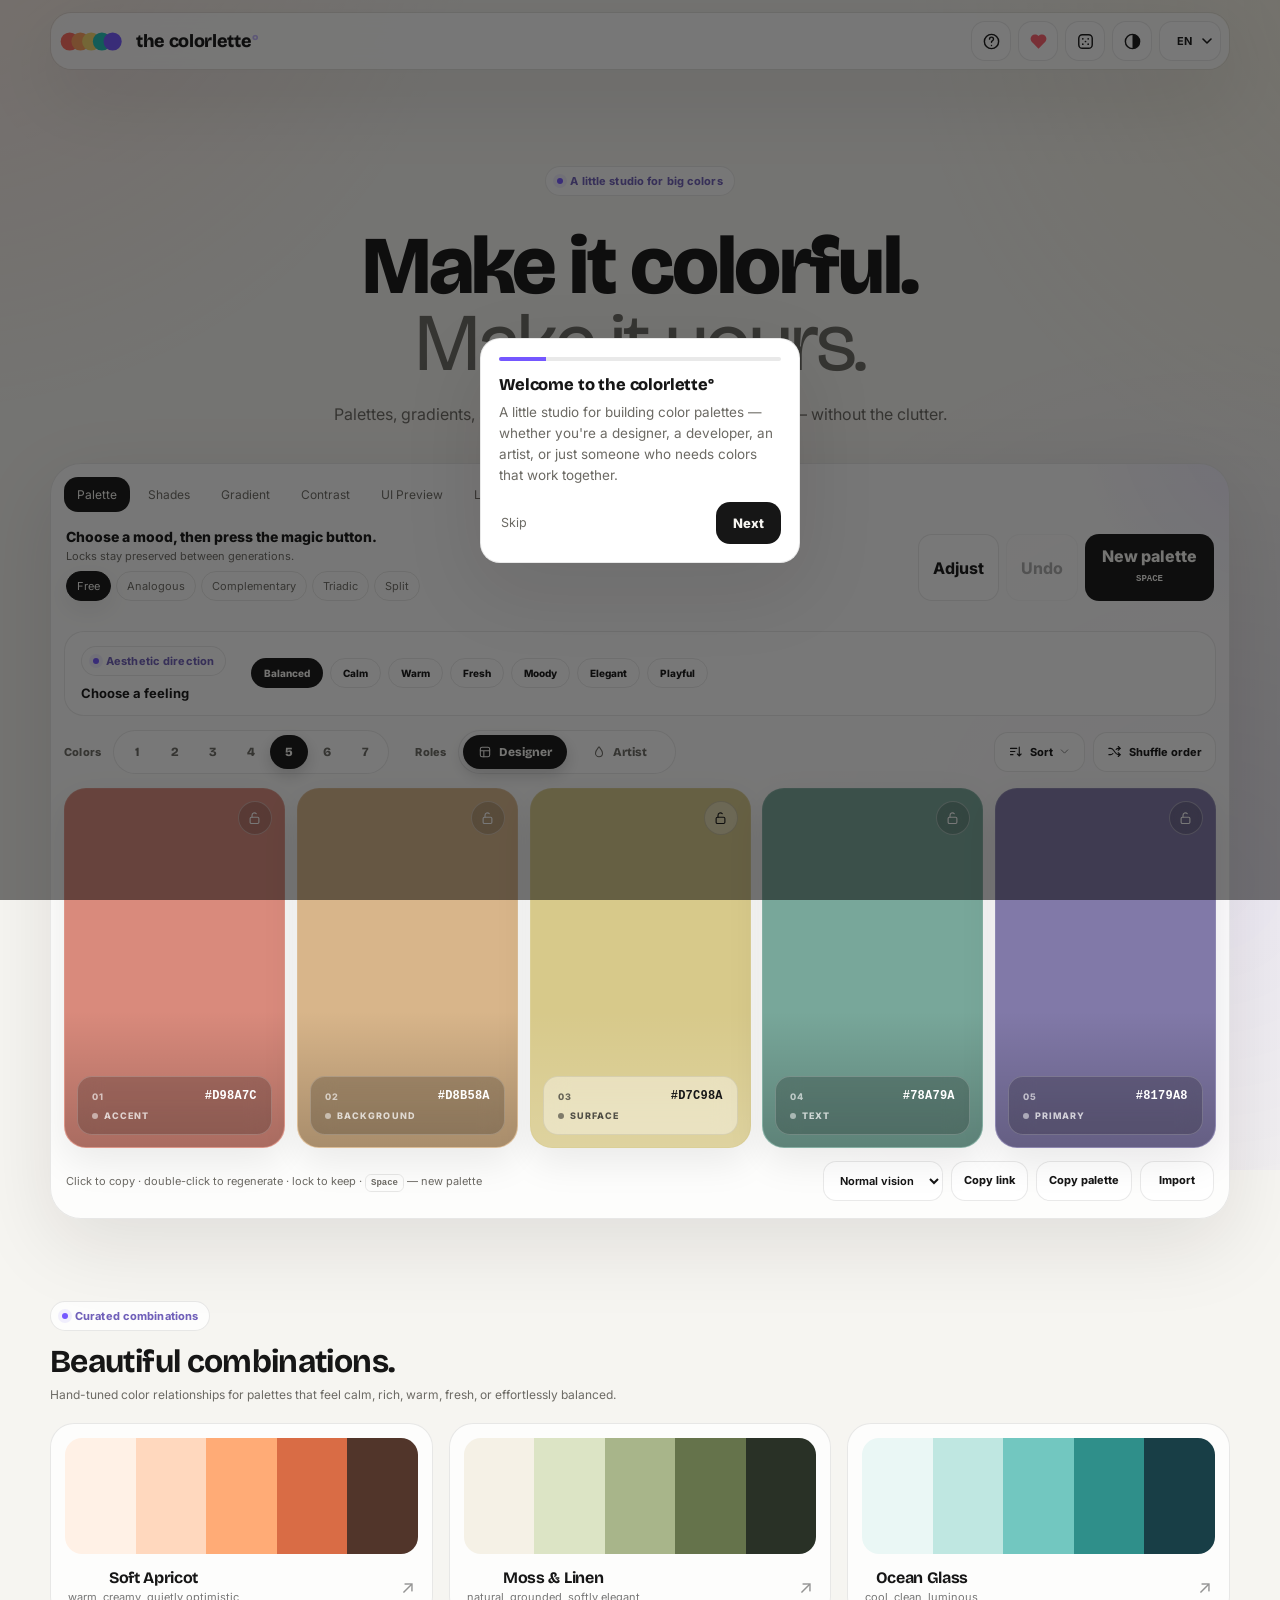
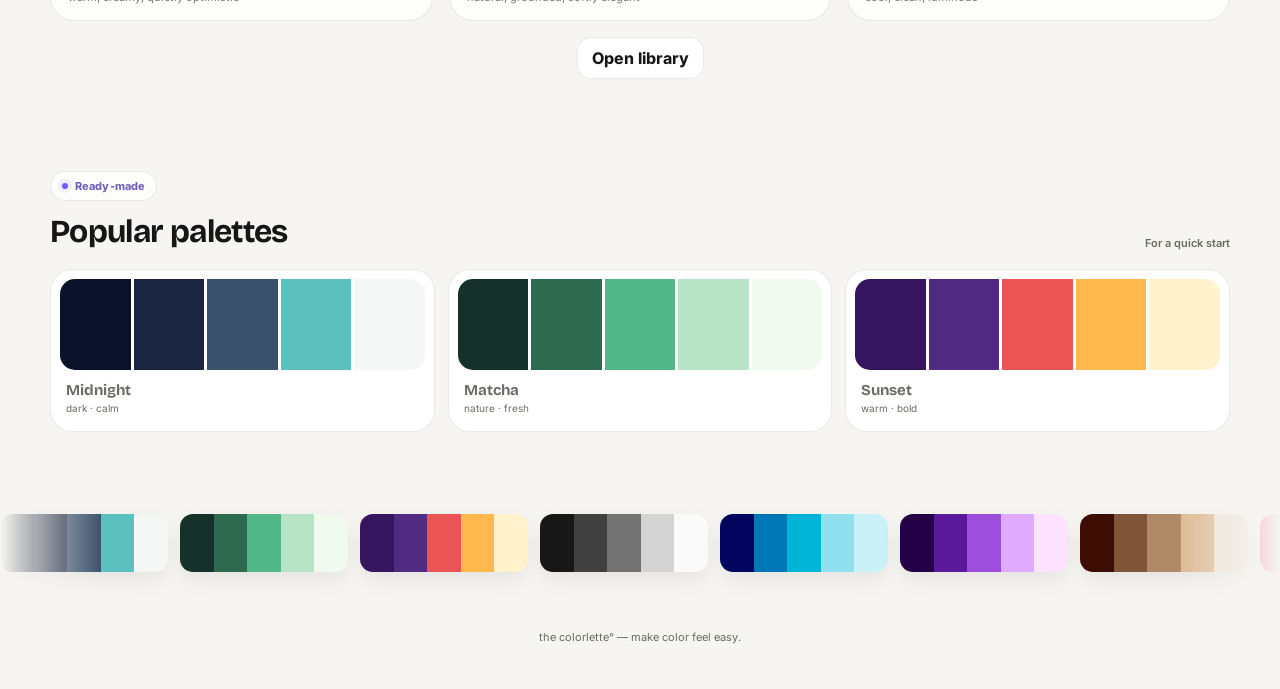
==== commit 1885a504: "Add files via upload" ====
--- a/index.html
+++ b/index.html
@@ -25,10 +25,10 @@
 <link rel="preconnect" href="https://fonts.googleapis.com">
 <link rel="preconnect" href="https://fonts.gstatic.com" crossorigin>
 <link href="https://fonts.googleapis.com/css2?family=Bricolage+Grotesque:opsz,wght@12..96,400..800&family=Inter:wght@400;500;600;700;800;900&display=swap" rel="stylesheet">
-<link rel="stylesheet" href="css/main.css">
-<link rel="stylesheet" href="css/preview.css">
-<link rel="stylesheet" href="css/telegram.css">
-<link rel="stylesheet" href="css/monetization.css">
+<link rel="stylesheet" href="main.css">
+<link rel="stylesheet" href="preview.css">
+<link rel="stylesheet" href="telegram.css">
+<link rel="stylesheet" href="monetization.css">
 </head>
 <body>
 <svg width="0" height="0" style="position:absolute;overflow:hidden" aria-hidden="true">
@@ -580,10 +580,10 @@
 
 
 
-<script src="js/config.js" defer></script>
-<script src="js/telegram.js" defer></script>
-<script src="js/i18n.js" defer></script>
-<script src="js/monetization.js" defer></script>
-<script src="js/app.js" defer></script>
+<script src="config.js" defer></script>
+<script src="telegram.js" defer></script>
+<script src="i18n.js" defer></script>
+<script src="monetization.js" defer></script>
+<script src="app.js" defer></script>
 </body>
 </html>
--- a/main.css
+++ b/main.css
@@ -0,0 +1,838 @@
+:root{
+  --bg:#f6f5f1;--surface:rgba(255,255,255,.78);--card:#fff;--text:#161616;
+  --muted:#6c6a64;--line:rgba(20,20,20,.09);--line-strong:rgba(20,20,20,.18);--shadow:0 25px 80px rgba(25,22,16,.10);
+  --accent:#7457ff;--donate:#ff5f6d;--donate-hover:#ff3b4e;--radius:26px;color-scheme:light;
+  --font-display:'Bricolage Grotesque',Inter,sans-serif;--ease:cubic-bezier(.22,1,.36,1);
+}
+[data-theme=dark]{
+  --bg:#0d0d0f;--surface:rgba(25,25,28,.82);--card:#19191c;--text:#f7f7f2;
+  --muted:#9a9995;--line:rgba(255,255,255,.11);--line-strong:rgba(255,255,255,.20);--shadow:0 25px 90px rgba(0,0,0,.42);color-scheme:dark;
+}
+*{box-sizing:border-box}
+html{scroll-behavior:smooth}
+body{margin:0;min-height:100vh;background:var(--bg);color:var(--text);
+font-family:Inter,ui-sans-serif,system-ui,-apple-system,BlinkMacSystemFont,"Segoe UI",sans-serif;
+transition:background .35s,color .35s}
+body:before{content:"";position:fixed;inset:-30%;z-index:-2;pointer-events:none;
+background:
+radial-gradient(circle at 15% 8%, rgba(255,159,130,.16), transparent 26%),
+radial-gradient(circle at 88% 18%, rgba(245,215,110,.12), transparent 24%),
+radial-gradient(circle at 78% 80%, rgba(116,87,255,.08), transparent 28%);
+filter:blur(32px)}
+[data-theme=dark] body:before{
+background:radial-gradient(circle at 15% 10%,rgba(116,87,255,.14),transparent 24%),
+radial-gradient(circle at 85% 65%,rgba(28,194,211,.10),transparent 25%)}
+button,input,select{font:inherit}
+button{border:1px solid var(--line);background:var(--card);color:var(--text);cursor:pointer;
+border-radius:14px;padding:10px 14px;transition:transform .18s,box-shadow .2s,background .2s,border-color .2s}
+button:hover{transform:translateY(-2px);box-shadow:0 10px 28px rgba(0,0,0,.08)}
+button:active{transform:scale(.97)}
+button:focus-visible,input:focus-visible,select:focus-visible{outline:3px solid rgba(116,87,255,.25);outline-offset:2px}
+.container,header{width:min(1180px,calc(100% - 34px));margin:auto}
+header{position:sticky;top:12px;z-index:50;margin-top:12px;padding:8px;
+display:flex;align-items:center;justify-content:space-between;border:1px solid var(--line);
+border-radius:21px;box-shadow:var(--shadow);isolation:isolate}
+
+header::before{content:"";position:absolute;inset:0;z-index:-1;
+background:var(--surface);backdrop-filter:blur(24px);-webkit-backdrop-filter:blur(24px);border-radius:inherit}
+.brand{display:flex;align-items:center;gap:11px;font-weight:900;letter-spacing:-.02em;cursor:pointer}
+.logo-mark{width:66px;height:33px;position:relative;display:grid;place-items:center;overflow:visible}
+.logo-mark svg{width:100%;height:100%;overflow:visible}
+.logo-mark circle{transition:transform .45s var(--ease);transform-origin:center}
+.logo-mark circle:nth-child(1){fill:#FF6B5E}
+.logo-mark circle:nth-child(2){fill:#FF9F5E}
+.logo-mark circle:nth-child(3){fill:#F5D76E}
+.logo-mark circle:nth-child(4){fill:#1FC2B8}
+.logo-mark circle:nth-child(5){fill:#7457FF}
+.brand:hover .logo-mark circle{transform:translateY(-3px)}
+.brand:hover .logo-mark circle:nth-child(2){transition-delay:.03s}
+.brand:hover .logo-mark circle:nth-child(3){transition-delay:.06s}
+.brand:hover .logo-mark circle:nth-child(4){transition-delay:.09s}
+.brand:hover .logo-mark circle:nth-child(5){transition-delay:.12s}
+.brand-name{font-size:18px;font-family:var(--font-display)}.brand-name b{font-weight:800;font-family:var(--font-display)}.brand-name span{opacity:.42;font-weight:700;color:var(--accent)}
+@keyframes eggBounce{0%{transform:translateY(0) rotate(0)}35%{transform:translateY(-14px) rotate(-8deg)}70%{transform:translateY(2px) rotate(4deg)}100%{transform:translateY(0) rotate(0)}}
+.logo-mark circle.egg-bounce{animation:eggBounce .55s var(--ease)}
+@keyframes eggWave{0%,100%{transform:scaleY(1)}40%{transform:scaleY(.5) translateY(6px)}70%{transform:scaleY(1.15) translateY(-3px)}}
+.logo-mark circle.egg-wave{animation:eggWave .5s var(--ease)}
+@media(prefers-reduced-motion:reduce){.logo-mark circle.egg-bounce,.logo-mark circle.egg-wave{animation:none}}
+.actions{display:flex;gap:7px}.icon-btn{width:40px;height:40px;padding:0;display:grid;place-items:center}
+#donateBtn{color:var(--donate)}
+#donateBtn:hover{color:var(--donate-hover)}
+#donateBtn svg{width:19px;height:19px;fill:currentColor}
+.donate-backdrop{position:fixed;inset:0;z-index:200;display:none;align-items:center;justify-content:center;
+padding:20px;background:rgba(15,14,12,.46);backdrop-filter:blur(6px);-webkit-backdrop-filter:blur(6px)}
+.donate-backdrop.show{display:flex}
+.donate-modal{width:min(440px,100%);max-height:min(600px,86vh);overflow:auto;position:relative;
+background:var(--card);border:1px solid var(--line);border-radius:24px;box-shadow:var(--shadow);
+padding:28px 26px 24px;text-align:center;transform:translateY(12px) scale(.98);opacity:0;
+transition:transform .3s var(--ease),opacity .3s var(--ease)}
+.donate-backdrop.show .donate-modal{transform:translateY(0) scale(1);opacity:1}
+.donate-modal-close{position:absolute;top:12px;right:12px;width:34px;height:34px;padding:0;border-radius:50%}
+.donate-modal-icon{width:52px;height:52px;margin:4px auto 14px;display:grid;place-items:center;border-radius:50%;
+background:color-mix(in srgb,var(--donate) 12%,transparent);color:var(--donate)}
+.donate-modal-icon svg{width:26px;height:26px;fill:currentColor}
+.donate-modal h3{font-family:var(--font-display);font-size:21px;font-weight:800;letter-spacing:-.01em;margin:0 0 10px}
+.donate-modal p{color:var(--muted);font-size:14.5px;line-height:1.6;margin:0 0 10px}
+.donate-badges{display:flex;flex-wrap:wrap;justify-content:center;gap:7px;margin:16px 0 20px}
+.donate-badge{display:inline-flex;align-items:center;gap:6px;padding:7px 11px;border:1px solid var(--line);
+border-radius:999px;font-size:12px;font-weight:700;color:var(--text);background:var(--surface)}
+.donate-badge svg{width:13px;height:13px;fill:none;stroke:var(--accent);stroke-width:2;stroke-linecap:round;stroke-linejoin:round}
+.donate-modal-actions{display:flex;flex-direction:column;gap:9px}
+.donate-coffee-btn{display:flex;align-items:center;justify-content:center;gap:9px;padding:13px 16px;
+border-radius:16px;border:none;background:var(--donate);color:#fff;font-weight:800;font-size:14.5px;
+text-decoration:none}
+.donate-coffee-btn:hover{background:var(--donate-hover)}
+.donate-coffee-btn svg{width:18px;height:18px;fill:#fff}
+.donate-share-btn{font-weight:700;font-size:13.5px}
+.donate-modal-foot{margin-top:14px;font-size:12px;color:var(--muted)}
+
+.tour-overlay{position:fixed;inset:0;z-index:300;opacity:0;pointer-events:none;touch-action:none;
+transition:opacity .3s var(--ease)}
+.tour-overlay.show{opacity:1;pointer-events:auto}
+.tour-layer{position:absolute;inset:0;opacity:0;pointer-events:none;will-change:opacity;
+transition:opacity .34s cubic-bezier(.4,0,.2,1)}
+.tour-layer.on{opacity:1}
+.tour-veil{position:absolute;inset:0;background:rgba(10,10,10,.55);
+backdrop-filter:blur(3px);-webkit-backdrop-filter:blur(3px);
+-webkit-mask-repeat:no-repeat;mask-repeat:no-repeat;-webkit-mask-size:100% 100%;mask-size:100% 100%}
+.tour-ring{position:absolute;border-radius:18px;box-shadow:0 0 0 3px var(--accent);visibility:hidden}
+.tour-card{position:fixed;left:0;top:0;width:280px;max-width:calc(100vw - 32px);background:var(--card);border:1px solid var(--line);
+border-radius:20px;padding:18px;box-shadow:var(--shadow);opacity:0;visibility:hidden;will-change:transform,opacity;
+transform:translate3d(0,0,0);
+transition:opacity .25s ease,visibility 0s linear .25s,transform .45s var(--ease)}
+.tour-card.show{opacity:1;visibility:visible;transition:opacity .28s ease .04s,visibility 0s,transform .45s var(--ease)}
+
+.tour-open :is(button,.tab){transition:background-color .3s ease,color .3s ease,border-color .3s ease,box-shadow .3s ease}
+
+.tour-lit{background:var(--text)!important;color:var(--bg)!important;border-color:transparent!important}
+.tour-lit *{color:inherit!important}
+.tour-open .panel,.tour-open .glass{backdrop-filter:none!important;-webkit-backdrop-filter:none!important}
+.tour-progress{height:4px;border-radius:999px;background:var(--line);overflow:hidden;margin-bottom:14px}
+.tour-progress-bar{height:100%;background:var(--accent);transition:width .35s var(--ease)}
+.tour-card h4{margin:0 0 8px;font-family:var(--font-display);font-size:16.5px;font-weight:800;letter-spacing:-.01em}
+.tour-card p{margin:0 0 16px;font-size:13.5px;line-height:1.55;color:var(--muted)}
+.tour-actions{display:flex;align-items:center;justify-content:space-between;gap:8px}
+.tour-actions-right{display:flex;gap:8px}
+.tour-skip{font-size:12.5px;color:var(--muted);background:none;border:none;padding:6px 2px;box-shadow:none}
+.tour-skip:hover{color:var(--text);transform:none}
+.tour-nav-btn{padding:8px 14px;font-size:13px}
+#tourBtn svg{width:19px;height:19px;stroke:currentColor;stroke-width:1.8;fill:none;stroke-linecap:round;stroke-linejoin:round}
+@media(max-width:560px){.tour-card{width:calc(100vw - 32px)}}
+@media(prefers-reduced-motion:reduce){.tour-overlay,.tour-layer,.tour-card{transition:none}}
+#randomBtn svg{width:19px;height:19px;stroke:currentColor;stroke-width:1.8;fill:none;stroke-linecap:round;stroke-linejoin:round}
+#themeBtn svg{width:19px;height:19px}
+#themeBtn svg circle{stroke:currentColor;stroke-width:1.8;fill:none}
+#themeBtn svg path{fill:currentColor}
+.lang-select{width:62px;min-width:62px;box-sizing:border-box;padding:0 20px 0 9px;font-size:11px;font-weight:700;
+-webkit-appearance:none;appearance:none;background-repeat:no-repeat;background-position:right 8px center;
+background-image:url("data:image/svg+xml;utf8,<svg xmlns='http://www.w3.org/2000/svg' width='10' height='6'><path d='M1 1l4 4 4-4' stroke='%23161616' stroke-width='1.6' fill='none' stroke-linecap='round' stroke-linejoin='round'/></svg>")}
+[data-theme=dark] .lang-select{background-image:url("data:image/svg+xml;utf8,<svg xmlns='http://www.w3.org/2000/svg' width='10' height='6'><path d='M1 1l4 4 4-4' stroke='%23f7f7f2' stroke-width='1.6' fill='none' stroke-linecap='round' stroke-linejoin='round'/></svg>")}
+.hero{text-align:center;padding:82px 0 35px}
+.eyebrow{display:inline-flex;align-items:center;gap:7px;padding:7px 11px;border:1px solid var(--line);
+background:var(--surface);border-radius:999px;color:color-mix(in srgb,var(--accent) 55%,var(--muted));font-size:11px;font-weight:750;letter-spacing:.01em;margin-top:14px;margin-bottom:14px}
+.eyebrow:before{content:"";width:6px;height:6px;border-radius:50%;background:var(--accent);box-shadow:0 0 0 4px color-mix(in srgb,var(--accent) 9%,transparent)}
+.hero h1{font-family:'Bricolage Grotesque',Inter,sans-serif;font-size:clamp(46px,7.2vw,82px);font-weight:800;line-height:.94;letter-spacing:-.03em;margin:18px 0 20px}
+.hero h1 .soft{font-weight:400;color:var(--muted)}
+.hero p{max-width:650px;margin:auto;color:var(--muted);font-size:16px;line-height:1.6}
+.glass{backdrop-filter:blur(24px);-webkit-backdrop-filter:blur(24px)}
+.panel{padding:10px;border:1px solid var(--line);background:var(--surface);
+border-radius:31px;box-shadow:var(--shadow);margin-bottom:68px;position:relative;overflow:hidden}
+.panel:before{content:"";position:absolute;width:430px;height:430px;right:-270px;top:-260px;border-radius:50%;
+background:radial-gradient(circle,color-mix(in srgb,var(--accent) 13%,transparent),transparent 68%);pointer-events:none}
+.tabs{display:flex;gap:5px;overflow:auto;padding:3px 3px 12px;scrollbar-width:none}
+.tabs::-webkit-scrollbar{display:none}
+.tab{white-space:nowrap;font-size:12px;padding:9px 12px;background:transparent;border-color:transparent;color:var(--muted);box-shadow:none}
+.tab:hover{box-shadow:none;background:var(--card)}.tab.active{background:var(--text);color:var(--bg)}
+.view{display:none;padding:0 3px 3px}.view.show{display:block;animation:fade .28s ease}
+@keyframes fade{from{opacity:0;transform:translateY(5px)}to{opacity:1;transform:none}}
+.generator-top{display:flex;justify-content:space-between;align-items:end;gap:18px;padding:4px 2px 14px}
+.generator-title{font-size:14px;font-weight:800}.generator-sub{font-size:11px;color:var(--muted);margin-top:4px}
+.mode-pills{display:flex;gap:5px;flex-wrap:wrap;margin-top:8px}
+.mode{padding:7px 10px;border-radius:999px;background:transparent;border-color:var(--line);font-size:11px;color:var(--muted);box-shadow:none}
+.mode:hover{transform:none;box-shadow:none;background:var(--card);color:var(--text)}
+.mode.active{background:var(--text);color:var(--bg);border-color:var(--text);box-shadow:0 8px 24px rgba(0,0,0,.08)}
+.generator-actions{display:flex;gap:7px}
+.primary{background:var(--text);color:var(--bg);border-color:transparent;font-weight:800;padding:12px 16px}
+#generateBtn{display:inline-flex;flex-direction:column;align-items:center;justify-content:center;gap:4px;text-align:center;line-height:1.15}
+#generateBtn .kbd{flex-shrink:0}
+.secondary{font-weight:750}
+.secondary:disabled{opacity:.35;cursor:not-allowed;transform:none;box-shadow:none}
+.lock,.regen{position:absolute;z-index:4;top:12px;right:12px;width:34px;height:34px;min-width:34px;padding:0;display:grid;place-items:center;
+border:1px solid rgba(255,255,255,.38);background:rgba(20,20,22,.16);color:inherit;box-shadow:none;
+backdrop-filter:blur(10px);-webkit-backdrop-filter:blur(10px);border-radius:50%;
+transition:transform .28s var(--ease),background-color .28s var(--ease)}
+.lock:hover,.regen:hover{transform:scale(1.07);background:rgba(20,20,22,.3)}
+@keyframes lockKick{0%{transform:scale(.55);opacity:.35}55%{transform:scale(1.2)}100%{transform:scale(1);opacity:1}}
+.lock svg{animation:lockKick .32s var(--ease)}
+.lock.locked{background:#ffffffe8;color:#171717}
+.color.light-bg .lock.locked{background:#141414;color:#fff}
+.lock svg,.regen svg{width:15px;height:15px;stroke:currentColor;stroke-width:1.8;fill:none;stroke-linecap:round;stroke-linejoin:round}
+.controls{display:flex;justify-content:space-between;align-items:center;gap:14px;padding:13px 2px 2px}
+.hint{color:var(--muted);font-size:11px;line-height:1.5}.kbd{font:700 9px ui-monospace,monospace;border:1px solid var(--line);padding:3px 5px;border-radius:6px}
+.tools-row{display:flex;align-items:center;justify-content:space-between;gap:12px;margin:13px 0 15px}
+.field-row{display:flex;align-items:center;gap:8px;flex-wrap:wrap}
+input{width:112px;padding:10px 11px;border:1px solid var(--line);background:var(--card);color:var(--text);
+border-radius:13px;outline:none;text-transform:uppercase}
+input::placeholder{color:var(--muted)}select{border:1px solid var(--line);background:var(--card);color:var(--text);border-radius:13px;padding:10px 12px;outline:none}
+.mini{font-size:11px;color:var(--muted)}
+.color-input{display:flex;align-items:center;gap:7px;padding:3px 6px 3px 4px;border:1px solid var(--line);background:var(--card);border-radius:15px}
+.color-input input{border:0;box-shadow:none;width:91px;padding:7px 4px;background:transparent}
+.dot{width:25px;height:25px;border-radius:9px;box-shadow:inset 0 0 0 1px #0001}
+.shades{display:flex;flex-wrap:wrap;gap:8px}
+.shade{flex:1 1 82px;border:1px solid var(--line);border-radius:18px;padding:13px 11px;display:flex;flex-direction:column;justify-content:space-between;align-items:flex-start;
+cursor:pointer;position:relative;min-width:0;min-height:128px;overflow:hidden;box-shadow:0 10px 26px rgba(0,0,0,.07);text-shadow:none;transition:transform .3s cubic-bezier(.2,.8,.2,1),box-shadow .3s,filter .25s}
+.shade:before{content:"";position:absolute;top:10px;right:10px;width:clamp(11px,16%,18px);aspect-ratio:1/1;border-radius:50%;background:currentColor;opacity:.15;pointer-events:none}
+.shade span{font-size:10px;font-weight:800;opacity:.72;letter-spacing:.02em;position:relative}.shade b{font:700 11px ui-monospace,monospace;letter-spacing:.01em;opacity:.9;position:relative}
+.shade:hover{transform:translateY(-4px);filter:saturate(1.08);z-index:1;box-shadow:0 16px 36px rgba(0,0,0,.16)}
+
+.gradient-box{height:170px;border-radius:21px;padding:16px;display:flex;align-items:flex-end;color:#fff;text-shadow:0 2px 10px #0008;position:relative;overflow:hidden;transition:background .15s linear}
+.gradient-label{width:100%;display:flex;justify-content:space-between;align-items:center;font-size:10px;letter-spacing:.1em}
+.gradient-label b{font:700 11px ui-monospace,monospace}
+.gp-swap{width:28px;height:28px;min-width:28px;padding:0;border-radius:50%;border:1px solid rgba(255,255,255,.4);
+background:rgba(20,20,22,.22);color:#fff;font-size:13px;backdrop-filter:blur(8px);-webkit-backdrop-filter:blur(8px);box-shadow:none}
+.gp-swap:hover{transform:scale(1.08) rotate(180deg);background:rgba(20,20,22,.38)}
+.gradient-picker{display:flex;flex-direction:column;gap:12px;padding:16px 18px;border:1px solid var(--line);
+background:var(--surface);border-radius:22px;margin-bottom:16px}
+.gp-stops{display:flex;flex-direction:column;gap:9px}
+.gp-stop{display:flex;align-items:center;gap:8px;flex-wrap:wrap}
+.gp-stop-label{font-size:10.5px;font-weight:800;letter-spacing:.06em;text-transform:uppercase;color:var(--muted);min-width:14px}
+.gp-swatches{display:flex;gap:5px;flex-wrap:wrap}
+.gp-swatches .cp-swatch{width:22px;height:22px}
+.gp-stop .color-input{margin-left:auto}
+.gp-stop input.gp-pos{width:74px;accent-color:var(--text);cursor:pointer}
+.gp-pos-fixed{font:700 10.5px ui-monospace,monospace;color:var(--muted);width:30px;text-align:center;flex-shrink:0}
+.gp-remove{width:26px;height:26px;min-width:26px;padding:0;border-radius:50%;font-size:11px;color:var(--muted);flex-shrink:0}
+.gp-addrow{display:flex;align-items:center;justify-content:space-between;gap:10px}
+.gp-add{font-size:11.5px;font-weight:750;padding:8px 13px;border-radius:999px;background:transparent}
+.gp-add:disabled{opacity:.35;cursor:not-allowed;transform:none;box-shadow:none}
+.gp-controlsrow{display:flex;align-items:center;justify-content:space-between;gap:14px;border-top:1px solid var(--line);padding-top:12px;flex-wrap:wrap}
+.gp-types{display:flex;gap:3px;background:var(--card);padding:3px;border-radius:999px;border:1px solid var(--line)}
+.gp-type{padding:7px 12px;border-radius:999px;background:transparent;border:0;font-size:11.5px;font-weight:750;color:var(--muted);box-shadow:none}
+.gp-type:hover{transform:none;box-shadow:none;color:var(--text);background:transparent}
+.gp-type.active{background:var(--text);color:var(--bg)}
+.gp-dial{display:flex;align-items:center;gap:10px;transition:opacity .18s ease}
+.gp-dial.is-hidden{opacity:0;pointer-events:none;width:0;overflow:hidden}
+.gp-dial-face{position:relative;width:42px;height:42px;border-radius:50%;border:1px solid var(--line);background:var(--card);cursor:grab;touch-action:none;flex-shrink:0}
+.gp-dial-face:active{cursor:grabbing}
+.gp-dial-face:focus-visible{outline:3px solid rgba(116,87,255,.3);outline-offset:2px}
+.gp-dial-rot{position:absolute;inset:0;transform-origin:50% 50%}
+.gp-dial-handle{position:absolute;top:3px;left:50%;width:6px;height:6px;margin-left:-3px;border-radius:50%;background:var(--accent);box-shadow:0 0 0 3px color-mix(in srgb,var(--accent) 18%,transparent)}
+.gp-dial b{font:700 12px ui-monospace,monospace;min-width:32px}
+@media(max-width:560px){
+  .gp-stop-label{display:none}
+  .gp-stop .color-input{margin-left:0}
+  .gp-controlsrow{flex-direction:column;align-items:stretch}
+  .gp-types{justify-content:space-between}
+  .gp-dial{justify-content:center}
+}
+.code{margin-top:10px;padding:10px 11px;border:1px solid var(--line);background:var(--card);border-radius:13px;
+display:flex;justify-content:space-between;gap:12px;align-items:center;font:11px ui-monospace,SFMono-Regular,monospace;overflow:auto}
+.code span{white-space:nowrap}
+.contrast-picker{display:flex;flex-direction:column;gap:12px;padding:16px 18px;border:1px solid var(--line);
+background:var(--surface);border-radius:22px;margin-bottom:16px}
+.cp-row{display:flex;align-items:center;gap:10px;flex-wrap:wrap}
+.cp-label{font-size:10.5px;font-weight:800;letter-spacing:.06em;text-transform:uppercase;color:var(--muted);min-width:58px}
+.cp-swatches{display:flex;gap:7px;flex-wrap:wrap;flex:1}
+.cp-swatch{width:28px;height:28px;border-radius:50%;padding:0;border:2px solid transparent;
+box-shadow:inset 0 0 0 1px rgba(0,0,0,.10);cursor:pointer;transition:transform .18s var(--ease),box-shadow .18s var(--ease)}
+.cp-swatch:hover{transform:translateY(-3px) scale(1.06);box-shadow:inset 0 0 0 1px rgba(0,0,0,.10),0 8px 16px rgba(0,0,0,.14)}
+.cp-swatch.active{border-color:var(--text);box-shadow:0 0 0 3px var(--bg),0 0 0 5px var(--text)}
+.cp-row input{width:112px;margin-left:auto;font:700 12px/1 ui-monospace,SFMono-Regular,Menlo,monospace;letter-spacing:.02em;text-align:center}
+.cp-foot{display:flex;align-items:center;justify-content:space-between;gap:12px;padding-top:2px;border-top:1px solid var(--line);margin-top:2px;padding-top:12px}
+.cp-foot .mini{flex:1}
+@media(max-width:560px){
+  .cp-label{min-width:auto;flex-basis:100%}
+  .cp-row input{width:100%;margin-left:0;text-align:left}
+  .cp-foot{flex-direction:column;align-items:stretch}
+  .cp-foot button{width:100%}
+}
+.contrast{display:grid;grid-template-columns:1fr 1fr;gap:10px}.contrast-card{min-height:150px;border-radius:21px;padding:20px;
+display:flex;flex-direction:column;justify-content:space-between;transition:background .25s ease,color .25s ease}.contrast-card strong{font-size:29px;letter-spacing:-.04em}
+.badges{display:flex;gap:7px;flex-wrap:wrap}.badge{font-size:11px;padding:6px 9px;border-radius:999px;border:1px solid var(--line)}
+.contrast-matrix{margin-top:22px;padding:18px 18px 20px;border:1px solid var(--line);background:var(--surface);border-radius:22px}
+.cp-diff{display:flex;align-items:center;flex-wrap:wrap;gap:8px 10px;margin-top:12px;padding:9px 12px;border-radius:12px;border:1px solid var(--line);background:var(--card);font-size:11px;font-weight:750}
+.cp-diff[hidden]{display:none}
+.cp-diff i{width:14px;height:14px;border-radius:50%;display:inline-block;vertical-align:-2px;margin-right:5px;box-shadow:inset 0 0 0 1px rgba(0,0,0,.16)}
+.cp-diff .cp-diff-arrow{opacity:.5}
+.cm-head{display:flex;align-items:baseline;justify-content:space-between;gap:10px;flex-wrap:wrap}
+.cm-tap-hint{opacity:.6}
+.cm-grid{display:grid;grid-template-columns:34px repeat(var(--cm-n,5),minmax(0,1fr));gap:6px;margin-top:14px}
+.cm-cell{aspect-ratio:1;display:flex;align-items:center;justify-content:center;border-radius:10px;font-size:11.5px;font-weight:800}
+.cm-corner{background:transparent}
+.cm-swatch{border-radius:10px;box-shadow:inset 0 0 0 1px rgba(0,0,0,.10);position:relative}
+.cm-swatch .cm-idx{position:absolute;bottom:3px;right:4px;font-size:8.5px;font-weight:800;letter-spacing:.02em;opacity:.6;text-shadow:0 1px 2px rgba(0,0,0,.25)}
+.cm-diag{background:var(--line)}
+.cm-ratio{background:var(--card);border:1px solid var(--line);color:var(--text);cursor:pointer;
+transition:transform .16s var(--ease),box-shadow .16s ease}
+.cm-ratio:hover{transform:scale(1.08);box-shadow:0 6px 16px rgba(0,0,0,.12);z-index:1;position:relative}
+.cm-ratio.cm-aaa{background:#1FC2B826;border-color:#1FC2B8}
+.cm-ratio.cm-aa{background:#7457FF22;border-color:#7457FF}
+.cm-ratio.cm-aal{background:#FFB25E26;border-color:#FFB25E}
+.cm-ratio.cm-fail{background:#FF6B5E22;border-color:#FF6B5E;opacity:.75}
+.cm-best-note{margin-top:12px;font-size:11.5px;font-weight:800}
+.cm-best-note[hidden]{display:none}
+.cm-ratio.cm-best{outline:2px solid var(--text);outline-offset:2px;z-index:1}
+.cm-legend{display:flex;gap:14px;flex-wrap:wrap;margin-top:14px;font-size:11px;opacity:.72}
+.cm-legend span{display:inline-flex;align-items:center;gap:6px}
+.cm-legend i{width:10px;height:10px;border-radius:3px;display:inline-block}
+.cm-legend i.cm-aaa{background:#1FC2B8}.cm-legend i.cm-aa{background:#7457FF}.cm-legend i.cm-aal{background:#FFB25E}.cm-legend i.cm-fail{background:#FF6B5E}
+@media(max-width:520px){.cm-grid{grid-template-columns:24px repeat(var(--cm-n,5),minmax(0,1fr));gap:4px}.cm-cell{font-size:9px;border-radius:7px}.cm-swatch .cm-idx{display:none}.cm-head{flex-direction:column;align-items:flex-start;gap:2px}}
+.section-head{display:flex;justify-content:space-between;align-items:end;margin-bottom:19px}h2{font-family:var(--font-display);font-size:clamp(24px,3.2vw,32px);line-height:1.08;font-weight:700;letter-spacing:-.02em;margin:0}.section-sub{margin:7px 0 0;color:var(--muted);font-size:12px;line-height:1.5}.beautiful-section{margin-bottom:78px}
+.section-head span{color:var(--muted);font-size:11px;font-weight:600}.grid{display:grid;grid-template-columns:repeat(4,1fr);gap:13px;margin-bottom:78px}
+.preset{border:1px solid var(--line);background:var(--card);border-radius:22px;padding:9px;cursor:pointer;transition:transform .3s,box-shadow .3s}
+.preset:hover{transform:translateY(-5px);box-shadow:var(--shadow)}.preset-colors{height:91px;display:grid;grid-template-columns:repeat(5,1fr);
+gap:3px;border-radius:15px;overflow:hidden}.preset-name{padding:11px 6px 3px;font-family:var(--font-display);font-size:15px;font-weight:700}.preset-tags{padding:0 6px 8px;color:var(--muted);font-size:10px}
+.history-toolbar{display:flex;justify-content:space-between;align-items:center;margin:5px 2px 12px}
+.history{display:grid;grid-template-columns:repeat(2,1fr);gap:12px}
+.history-card{border-radius:18px;overflow:hidden;border:1px solid var(--line);background:var(--surface);
+transition:transform .28s var(--ease),box-shadow .28s var(--ease);opacity:0;transform:translateY(10px) scale(.97);animation:historyIn .38s var(--ease) forwards}
+.history-card:hover{transform:translateY(-4px);box-shadow:var(--shadow)}
+.history-card:hover .history-swatch>div{transform:scaleY(1.06)}
+@keyframes historyIn{to{opacity:1;transform:translateY(0) scale(1)}}
+.history-swatch{height:64px;display:grid;grid-auto-flow:column;grid-auto-columns:minmax(0,1fr);cursor:pointer}
+.history-swatch>div{transition:transform .28s var(--ease)}
+.history-meta{padding:10px 11px 11px;display:flex;flex-direction:column;gap:6px}
+.history-toprow{display:flex;align-items:center;gap:6px}
+.history-name{flex:1;min-width:0;border:0;background:transparent;padding:2px 0;font:700 13px var(--font-display),inherit;color:var(--text)}
+.history-name::placeholder{color:var(--muted);font-weight:600}
+.history-fav{width:26px;height:26px;min-width:26px;padding:0;border:0;background:transparent;color:var(--muted);box-shadow:none;flex-shrink:0}
+.history-fav:hover{transform:scale(1.12);box-shadow:none;color:var(--text)}
+.history-fav svg{width:16px;height:16px;stroke:currentColor;stroke-width:1.8;fill:none;stroke-linecap:round;stroke-linejoin:round;transition:fill .18s ease,stroke .18s ease}
+.history-fav.active{color:#F5B93D}
+.history-fav.active svg{fill:#F5B93D}
+.history-fav.active:hover{transform:scale(1.12) rotate(-8deg)}
+.history-note{border:0;background:transparent;resize:none;padding:0;font:500 11.5px inherit;color:var(--muted);line-height:1.35;min-height:15px}
+.history-note::placeholder{color:var(--muted);opacity:.7}
+.history-bottomrow{display:flex;align-items:center;justify-content:space-between;gap:8px;margin-top:1px}
+.history-date{font-size:10px;color:var(--muted);letter-spacing:.02em}
+.history-delete{width:24px;height:24px;min-width:24px;padding:0;border:0;background:transparent;color:var(--muted);box-shadow:none}
+.history-delete:hover{color:#e6584c;transform:scale(1.1);box-shadow:none}
+.history-delete svg{width:14px;height:14px;stroke:currentColor;stroke-width:1.8;fill:none;stroke-linecap:round;stroke-linejoin:round}
+.history-empty{text-align:center;color:var(--muted);border:1px dashed var(--line);padding:35px;border-radius:20px}
+.history-empty svg{width:30px;height:30px;stroke:var(--muted);stroke-width:1.4;fill:none;margin-bottom:8px;display:block;margin-left:auto;margin-right:auto}
+.nature-intro{display:flex;justify-content:space-between;gap:24px;align-items:end;padding:12px 4px 22px}.nature-intro h2{font-size:clamp(28px,4vw,48px);
+line-height:1.02;letter-spacing:-.035em;margin:14px 0 12px}.nature-intro p{max-width:590px;color:var(--muted);line-height:1.55;margin:0;font-size:14px}
+.nature-grid{display:grid;grid-template-columns:repeat(3,1fr);gap:10px}.nature-card{position:relative;min-height:250px;border-radius:24px;overflow:hidden;
+border:1px solid var(--line);background:var(--card);cursor:pointer;transition:transform .4s,box-shadow .4s}.nature-card:hover{transform:translateY(-7px) rotate(-.2deg);box-shadow:var(--shadow)}
+.nature-swatches{position:absolute;inset:0;display:grid;grid-template-columns:repeat(5,1fr)}.nature-swatch{transition:transform .45s,filter .3s}
+.nature-card:hover .nature-swatch{filter:saturate(1.08)}.nature-card:hover .nature-swatch:first-child{transform:scaleX(1.08);transform-origin:left}
+.nature-meta{position:absolute;inset:auto 12px 12px;padding:14px;border-radius:18px;background:#ffffffc7;color:#171717;backdrop-filter:blur(18px);-webkit-backdrop-filter:blur(18px);box-shadow:0 10px 30px #00000017}
+[data-theme=dark] .nature-meta{background:#141418c7;color:#fff}.nature-name{font-family:var(--font-display);font-size:16px;font-weight:700}.nature-note{font-size:11px;opacity:.62;margin-top:4px}
+.nature-meta:after{content:"↗";float:right;font-size:16px;margin-top:-18px;opacity:.6}
+.toast{position:fixed;left:50%;bottom:24px;z-index:100;transform:translate(-50%,18px);opacity:0;background:var(--text);color:var(--bg);
+padding:10px 14px;border-radius:999px;font-size:12px;transition:.25s;pointer-events:none}.toast.show{opacity:1;transform:translate(-50%,0)}
+.toast.egg{font-weight:800;padding:12px 20px;max-width:min(320px,calc(100vw - 40px));text-align:center;white-space:normal;border-radius:20px}
+footer{text-align:center;color:var(--muted);font-size:11px;padding:20px 0 45px}
+
+.marquee-section{position:relative;overflow:hidden;padding:4px 0 38px;
+-webkit-mask-image:linear-gradient(to right,transparent,#000 8%,#000 92%,transparent);
+mask-image:linear-gradient(to right,transparent,#000 8%,#000 92%,transparent)}
+.marquee-track{display:flex;gap:12px;width:max-content;animation:marquee-scroll 140s linear infinite}
+.marquee-section:focus-within .marquee-track{animation-play-state:paused}
+@media(hover:hover) and (pointer:fine){.marquee-section:hover .marquee-track{animation-play-state:paused}}
+.marquee-chip{display:flex;height:58px;width:168px;flex-shrink:0;border-radius:13px;overflow:hidden;box-shadow:0 8px 20px rgba(0,0,0,.07)}
+.marquee-chip div{flex:1}
+@keyframes marquee-scroll{from{transform:translateX(0)}to{transform:translateX(-50%)}}
+@media(max-width:560px){.marquee-chip{width:126px;height:46px}.marquee-track{gap:9px}}
+@media(prefers-reduced-motion:reduce){.marquee-track{animation:none}}
+@media(max-width:900px){.grid{grid-template-columns:repeat(2,1fr)}.nature-grid{grid-template-columns:repeat(2,1fr)}}
+@media(max-width:700px){.generator-top,.nature-intro{align-items:stretch;flex-direction:column}.generator-actions button{flex:1;min-width:0;padding:10px 6px;font-size:13px}
+.controls{flex-direction:column;align-items:stretch}.primary{width:100%}.tools-row{align-items:flex-start;flex-direction:column}
+.contrast{grid-template-columns:1fr}.history{grid-template-columns:1fr}
+.shade{flex-basis:29%;min-height:108px}}
+@media(max-width:560px){.container,header{width:calc(100% - 22px)}header{top:8px;padding:6px}.hero{padding-top:65px}.hero h1{font-size:48px}
+.panel{border-radius:25px}.tabs{padding-bottom:10px}.grid{grid-template-columns:1fr}.nature-grid{grid-template-columns:1fr}
+.shade{flex-basis:44%;min-height:92px}.hint{font-size:9px}
+.brand{gap:6px}.logo-mark{width:52px;height:26px}.brand-name{font-size:14px}
+.actions{gap:4px}.icon-btn{width:34px;height:34px}
+.lang-select{width:58px;min-width:58px;padding:0 17px 0 7px;font-size:10px}}
+@media(max-width:400px){.brand-name{display:none}}
+@media(prefers-reduced-motion:reduce){
+  *,*:before,*:after{animation-duration:.001ms!important;transition-duration:.001ms!important;scroll-behavior:auto!important}
+}
+
+
+button,.tab,.mode,.preset,.nature-card,.color,.shade,.history-card,.icon-btn,input,select{transition:transform .28s var(--ease),box-shadow .28s var(--ease),background-color .35s ease,border-color .35s ease,color .35s ease,opacity .28s ease}
+.color.is-changing{animation:colorlette-pop .55s var(--ease)}
+@keyframes colorlette-pop{0%{transform:scale(.985);filter:saturate(.92)}45%{transform:scale(1.012);filter:saturate(1.05)}100%{transform:scale(1);filter:none}}
+.color.flash{animation:colorlette-flash .45s var(--ease)}
+@keyframes colorlette-flash{0%{box-shadow:inset 0 0 0 0 rgba(255,255,255,.55)}45%{box-shadow:inset 0 0 0 999px rgba(255,255,255,.12)}100%{box-shadow:inset 0 0 0 0 rgba(255,255,255,0)}}
+.export-head{display:flex;justify-content:space-between;gap:24px;align-items:flex-end;margin-bottom:18px}
+.export-card{border:1px solid var(--line);border-radius:24px;overflow:hidden;background:var(--surface)}
+.export-bar{display:flex;justify-content:space-between;align-items:center;padding:13px 16px;border-bottom:1px solid var(--line);font-size:11px;letter-spacing:.12em;font-weight:800;opacity:.7}
+.export-card pre{margin:0;padding:22px;min-height:240px;overflow:auto;font:500 12px/1.75 ui-monospace,SFMono-Regular,Menlo,monospace;white-space:pre-wrap}
+@media (max-width:720px){.export-head{align-items:stretch;flex-direction:column}.export-head .field-row{flex-wrap:wrap}.export-head select,.export-head button{flex:1}}
+@media (prefers-reduced-motion:reduce){button,.tab,.mode,.preset,.nature-card,.color,.shade,.history-card,.icon-btn,input,select{transition:none}.color.is-changing,.color.flash,.lock svg{animation:none}}
+
+.shade-input-wrap{display:flex;gap:8px;align-items:center}
+.shade-input-wrap input{flex:1;min-width:0}
+.beautiful-grid{display:grid;grid-template-columns:repeat(2,minmax(0,1fr));gap:16px}
+.beautiful-card{border:1px solid var(--line);border-radius:24px;background:var(--surface);padding:14px;cursor:pointer;transition:transform .35s var(--ease),box-shadow .35s var(--ease),border-color .35s ease}
+.beautiful-card:hover{transform:translateY(-3px);box-shadow:0 18px 50px rgba(0,0,0,.08);border-color:var(--line-strong)}
+.beautiful-swatches{height:116px;display:grid;grid-template-columns:repeat(5,1fr);border-radius:17px;overflow:hidden}
+.beautiful-swatch{min-width:0}
+.beautiful-info{display:flex;align-items:center;justify-content:space-between;gap:14px;padding:14px 3px 2px}
+.beautiful-name{font-family:var(--font-display);font-size:16px;font-weight:700;letter-spacing:-.02em}
+.beautiful-desc{font-size:11px;opacity:.58;margin-top:3px}
+.beautiful-arrow{font-size:18px;opacity:.45}
+@media(max-width:720px){.beautiful-grid{grid-template-columns:1fr}}
+
+
+.lib-filter{display:flex;flex-wrap:wrap;gap:7px;margin:0 0 20px}
+.lib-chip{padding:9px 15px;border-radius:999px;border:1px solid var(--line);background:var(--card);color:var(--muted);
+  font:750 12.5px/1 var(--font-display),Inter,sans-serif;cursor:pointer;white-space:nowrap}
+.lib-chip[aria-checked="true"]{background:var(--text);color:var(--bg);border-color:transparent}
+.lib-grid{display:grid;grid-template-columns:repeat(3,1fr);gap:14px;margin-bottom:12px}
+.lib-card{position:relative;border:1px solid var(--line);border-radius:22px;background:var(--surface);
+  transition:transform .3s var(--ease),box-shadow .3s var(--ease),border-color .3s}
+.lib-card:hover{transform:translateY(-4px);box-shadow:var(--shadow);border-color:var(--line-strong)}
+.lib-use{display:block;width:100%;border:0;background:transparent;padding:12px;margin:0;cursor:pointer;text-align:left;color:inherit;font:inherit;border-radius:inherit}
+.lib-swatches{height:100px;display:grid;grid-template-columns:repeat(5,1fr);border-radius:15px;overflow:hidden}
+.lib-info{display:flex;align-items:center;justify-content:space-between;gap:10px;padding:12px 3px 2px}
+.lib-cat{display:block;font-size:10px;font-weight:750;letter-spacing:.03em;text-transform:uppercase;color:var(--muted);margin-bottom:4px}
+.lib-name{font-family:var(--font-display);font-size:15px;font-weight:700;letter-spacing:-.01em}
+.lib-desc{font-size:11px;opacity:.58;margin-top:2px}
+.lib-arrow{font-size:17px;opacity:.4;flex-shrink:0}
+.lib-fav{position:absolute;top:20px;right:20px;z-index:2;width:30px;height:30px;min-width:30px;padding:0;border:0;
+  border-radius:50%;background:rgba(20,20,22,.32);backdrop-filter:blur(8px);-webkit-backdrop-filter:blur(8px);
+  color:#fff;box-shadow:none}
+.lib-fav:hover{transform:scale(1.12);box-shadow:none}
+.lib-fav svg{width:15px;height:15px;stroke:currentColor;stroke-width:1.8;fill:none;stroke-linecap:round;stroke-linejoin:round;transition:fill .18s ease,stroke .18s ease}
+.lib-fav.active{color:#F5B93D}
+.lib-fav.active svg{fill:#F5B93D}
+.lib-fav.active:hover{transform:scale(1.12) rotate(-8deg)}
+.lib-toolbar{display:flex;align-items:center;justify-content:space-between;gap:12px;margin:-10px 0 16px;flex-wrap:wrap}
+.lib-notice{display:flex;align-items:center;gap:8px;font-size:12px;opacity:.62}
+.lib-sort{padding:7px 12px;border-radius:999px;border:1px solid var(--line);background:var(--card);color:var(--text);
+  font:600 12px/1 var(--font-display),Inter,sans-serif;cursor:pointer}
+.lib-viewall{display:block;margin:16px auto 0}
+.beautiful-grid.mini,.grid.mini{grid-template-columns:repeat(3,1fr)}
+@media(max-width:900px){.lib-grid{grid-template-columns:repeat(2,1fr)}}
+@media(max-width:700px){.beautiful-grid.mini,.grid.mini{grid-template-columns:repeat(2,1fr)}}
+@media(max-width:560px){.lib-grid{grid-template-columns:1fr}
+  .lib-filter{flex-wrap:nowrap;overflow-x:auto;scrollbar-width:none;padding-bottom:2px}
+  .lib-filter::-webkit-scrollbar{display:none}}
+@media(max-width:480px){.beautiful-grid.mini,.grid.mini{grid-template-columns:1fr}}
+
+
+.artist-export{margin-bottom:22px;padding:20px;border:1px solid var(--line);border-radius:26px;background:var(--surface);overflow:hidden}
+.app-export{margin-bottom:22px;padding:20px;border:1px solid var(--line);border-radius:26px;background:var(--surface)}
+.app-export h3{margin:4px 0 6px;font-family:var(--font-display);font-size:22px;font-weight:700;letter-spacing:-.035em}
+.app-export-note{margin:0;max-width:640px;font-size:12px;line-height:1.6;opacity:.62}
+.app-export-grid{display:grid;grid-template-columns:repeat(3,1fr);gap:10px;margin:16px 0 14px}
+.app-export-btn{display:flex;flex-direction:column;align-items:flex-start;gap:5px;padding:14px 16px;border:1px solid var(--line);border-radius:18px;background:var(--card);cursor:pointer;text-align:left;transition:border-color .15s,transform .15s}
+.app-export-btn:hover{border-color:var(--accent);transform:translateY(-1px)}
+.app-export-name{font-weight:800;font-size:14px}
+.app-export-sub{font-size:11px;opacity:.6}
+.app-export-caveat{margin-top:4px;opacity:.5}
+@media(max-width:680px){.app-export-grid{grid-template-columns:1fr}}
+.artist-export-head{display:flex;justify-content:space-between;gap:24px;align-items:flex-end;margin-bottom:16px}
+.artist-export-head h3{margin:4px 0 6px;font-family:var(--font-display);font-size:22px;font-weight:700;letter-spacing:-.035em}
+.artist-export-head p{margin:0;max-width:560px;font-size:12px;line-height:1.6;opacity:.62}
+.artist-actions{display:flex;gap:8px;align-items:center;flex-shrink:0}
+.artist-preview-wrap{border-radius:20px;overflow:hidden;display:flex;justify-content:center}
+#paletteCanvas{width:100%;height:auto;display:block;border-radius:14px}
+.artist-options{display:flex;gap:16px;flex-wrap:wrap;margin-top:12px;font-size:11px;font-weight:750;opacity:.72}
+.export-kind-switch{display:flex;gap:6px;margin-bottom:14px}
+.export-kind{border:1px solid var(--line);background:transparent;color:var(--muted);border-radius:999px;padding:8px 16px;font-size:12px;font-weight:800;box-shadow:none}
+.export-kind.active{background:var(--text);color:var(--bg);border-color:transparent}
+.artist-options label{display:flex;align-items:center;gap:7px;cursor:pointer}
+.artist-options label:has(#showNameOnPng),.artist-options label:has(#textFreeOnPng){color:var(--text);opacity:.92}
+.artist-options label:has(#textFreeOnPng){margin-left:auto}
+.artist-options input:disabled + span,.artist-options label:has(input:disabled){opacity:.38}
+.artist-options .is-muted{opacity:.38}
+@media(max-width:720px){.artist-options label:has(#textFreeOnPng){margin-left:0}}
+
+@media(max-width:720px){.artist-export-head{flex-direction:column;align-items:stretch}.artist-actions{width:100%}.artist-actions select,.artist-actions button{flex:1}}
+
+
+
+#palette{display:flex;flex-wrap:wrap;gap:12px;min-height:250px}
+#palette:empty::after{content:"Preparing your palette…";display:flex;align-items:center;justify-content:center;min-height:250px;opacity:.45;font-size:12px;font-weight:700;letter-spacing:.06em;width:100%}
+.color{position:relative;cursor:pointer;flex:1 1 calc((100% - (var(--n,5) - 1) * 12px) / var(--n,5));min-height:360px;border-radius:22px;overflow:hidden;isolation:isolate;
+border:1px solid rgba(255,255,255,.10);box-shadow:0 14px 38px rgba(0,0,0,.08);
+will-change:transform;
+transition:transform .28s var(--ease),box-shadow .28s var(--ease),background-color .35s ease,border-color .35s ease,color .35s ease,opacity .28s ease}
+.color::after{content:"";position:absolute;inset:auto 0 0;height:38%;background:linear-gradient(to top,rgba(0,0,0,.22),transparent);pointer-events:none;z-index:0}
+.color.light-bg::after{background:linear-gradient(to top,rgba(255,255,255,.18),transparent)}
+.color:hover{transform:translateY(-3px);box-shadow:0 22px 55px rgba(0,0,0,.14)}
+.color.light-bg .lock,.color.light-bg .regen{color:#141414;background:rgba(255,255,255,.34);border-color:rgba(0,0,0,.12)}
+.color-content{position:absolute;left:12px;right:12px;bottom:12px;z-index:2;padding:13px 14px;border-radius:15px;background:rgba(20,20,22,.22);border:1px solid rgba(255,255,255,.20);backdrop-filter:blur(12px);-webkit-backdrop-filter:blur(12px)}
+.color.light-bg .color-content{background:rgba(255,255,255,.38);border-color:rgba(0,0,0,.08)}
+.color-top{display:flex;align-items:center;justify-content:space-between;gap:10px}
+.color-index{font-size:9px;font-weight:800;letter-spacing:.12em;opacity:.62}
+.color-code{font:700 12px/1 ui-monospace,SFMono-Regular,Menlo,monospace;letter-spacing:.02em}
+.color-meta{display:flex;align-items:center;justify-content:space-between;gap:10px;margin-top:8px}
+.color-role{display:inline-flex;align-items:center;gap:6px;margin:0;font-size:9px;font-weight:800;letter-spacing:.12em;text-transform:uppercase;opacity:.72}
+.color-role::before{content:"";width:6px;height:6px;border-radius:50%;background:currentColor;opacity:.7}
+@media(max-width:1050px){#palette[data-n="5"] .color,#palette[data-n="6"] .color{flex-basis:calc((100% - 24px) / 3)}#palette[data-n="7"] .color{flex-basis:calc((100% - 36px) / 4)}.color{min-height:300px}}
+@media(max-width:720px){#palette{gap:10px}#palette .color,#palette[data-n] .color{flex-basis:calc(50% - 5px);min-height:310px;border-radius:18px}#palette[data-n="1"] .color{flex-basis:100%}}
+@media(max-width:440px){.color{min-height:270px}.color-content{left:9px;right:9px;bottom:9px;padding:11px 12px}}
+
+.smart-controls{margin:14px 0 14px;padding:14px 16px;border:1px solid var(--line);border-radius:20px;background:var(--surface);display:flex;align-items:center;gap:20px}
+.smart-label{min-width:150px;display:flex;flex-direction:column;gap:4px}
+.smart-label strong{font-size:13px}
+.mood-grid{display:flex;gap:7px;flex-wrap:wrap}
+.mood{border:1px solid var(--line);background:transparent;color:inherit;border-radius:999px;padding:8px 12px;font-size:10px;font-weight:800}
+.mood.active{background:var(--text);color:var(--bg)}
+@media(max-width:720px){.smart-controls{align-items:stretch;flex-direction:column;gap:12px}.smart-label{min-width:0}}
+
+
+.adjust-panel{max-height:0;opacity:0;overflow:hidden;border:1px solid var(--line);background:var(--surface);
+border-radius:22px;padding:0 18px;margin:0;transition:max-height .34s var(--ease),opacity .28s var(--ease),padding .34s var(--ease),margin .34s var(--ease);box-shadow:none}
+.adjust-panel.show{max-height:520px;opacity:1;padding:16px 18px 18px;margin:0 0 16px;box-shadow:var(--shadow)}
+.adjust-panel-head{display:flex;justify-content:space-between;align-items:center;padding:2px 2px 14px}
+.adjust-panel-title{font-size:13px;font-weight:800;letter-spacing:-.01em}
+.adjust-x{width:30px;height:30px;border-radius:50%;font-size:12px;color:var(--muted)}
+.adjust-preview{display:grid;grid-auto-flow:column;grid-auto-columns:minmax(0,1fr);height:52px;border-radius:14px;overflow:hidden;
+margin-bottom:18px;border:1px solid var(--line)}
+.adjust-preview>div{position:relative;transition:background-color .12s linear}
+.adjust-preview>div.is-locked::after{content:"🔒";position:absolute;inset:0;display:flex;align-items:center;justify-content:center;font-size:12px;opacity:.6}
+.adjust-row{display:flex;flex-direction:column;gap:20px}
+.adjust-field-top{display:flex;justify-content:space-between;align-items:baseline;font-size:11px;font-weight:750;color:var(--muted);margin-bottom:9px}
+.adjust-field-top b{font:800 13px ui-monospace,monospace;color:var(--text)}
+.slider-wrap{position:relative;display:flex;align-items:center}
+.slider-zero{position:absolute;left:50%;top:50%;width:2px;height:16px;background:var(--line-strong);transform:translate(-50%,-50%);pointer-events:none;border-radius:2px}
+.adjust-row input[type=range]{-webkit-appearance:none;appearance:none;width:100%;height:10px;border-radius:999px;outline:none;cursor:pointer;margin:0}
+.adjust-row input[type=range].s-hue{background:linear-gradient(to right,#ff3b30,#ffcc00,#34c759,#00c7be,#0a84ff,#af52de,#ff3b30)}
+.adjust-row input[type=range].s-sat{background:linear-gradient(to right,#9a9a9a,#c9c9c9 50%,var(--accent) 100%)}
+.adjust-row input[type=range].s-light{background:linear-gradient(to right,#050505,#9a9a9a 50%,#fafafa 100%)}
+.adjust-row input[type=range]::-webkit-slider-thumb{-webkit-appearance:none;appearance:none;width:22px;height:22px;border-radius:50%;
+background:#fff;border:3px solid var(--text);box-shadow:0 3px 10px rgba(0,0,0,.3);cursor:grab}
+.adjust-row input[type=range]::-moz-range-thumb{width:22px;height:22px;border-radius:50%;background:#fff;border:3px solid var(--text);
+box-shadow:0 3px 10px rgba(0,0,0,.3);cursor:grab;box-sizing:border-box}
+.adjust-row input[type=range]::-moz-range-track{background:transparent;height:10px;border-radius:999px}
+.adjust-row input[type=range]:active::-webkit-slider-thumb,.adjust-row input[type=range]:active::-moz-range-thumb{cursor:grabbing;transform:scale(1.08)}
+.adjust-footer{display:flex;justify-content:space-between;align-items:center;gap:16px;margin-top:20px;flex-wrap:wrap}
+.adjust-footer .mini{max-width:340px;line-height:1.5}
+#adjustBtn.active{background:var(--text);color:var(--bg);border-color:var(--text)}
+@media(max-width:720px){.adjust-footer{flex-direction:column;align-items:stretch}.adjust-footer .field-row button{flex:1}}
+
+
+.parse-panel{max-height:0;opacity:0;overflow:hidden;border:1px solid var(--line);background:var(--surface);
+border-radius:22px;padding:0 18px;margin:0;transition:max-height .34s var(--ease),opacity .28s var(--ease),padding .34s var(--ease),margin .34s var(--ease)}
+.parse-panel.show{max-height:520px;opacity:1;padding:16px 18px 18px;margin:0 0 16px;box-shadow:var(--shadow)}
+.parse-textarea{width:100%;min-height:78px;resize:vertical;border:1px solid var(--line);background:var(--card);color:var(--text);
+border-radius:14px;padding:12px 13px;font:12px/1.6 ui-monospace,SFMono-Regular,monospace;outline:none}
+.parse-textarea:focus{border-color:var(--accent)}
+.parse-results{display:flex;flex-wrap:wrap;gap:7px;margin:14px 0 2px;min-height:38px}
+.parse-empty{font-size:11px;color:var(--muted);padding:9px 2px}
+.parse-chip{display:flex;align-items:center;gap:7px;padding:5px 11px 5px 5px;border:1px solid var(--line);background:var(--card);
+color:var(--text);border-radius:999px;cursor:pointer;font:700 11px ui-monospace,monospace}
+.parse-chip-swatch{width:20px;height:20px;border-radius:50%;box-shadow:inset 0 0 0 1px #0002;flex-shrink:0}
+.parse-chip.picked{border-color:var(--text);background:var(--text);color:var(--bg)}
+.parse-chip.picked .parse-chip-swatch{box-shadow:inset 0 0 0 2px var(--bg)}
+.parse-chip-order{display:none}
+.parse-chip.picked .parse-chip-order{display:inline;font-size:9px;opacity:.7;margin-right:-2px}
+#parseBtn.active{background:var(--text);color:var(--bg);border-color:var(--text)}
+@media(max-width:720px){.parse-textarea{font-size:13px}}
+
+
+.parse-subtabs{display:flex;gap:6px;margin:2px 0 14px}
+.parse-subtab{flex:1;font-size:11.5px;font-weight:750;padding:9px 10px;background:var(--card);color:var(--muted);
+border:1px solid var(--line);border-radius:12px}
+.parse-subtab.active{background:var(--text);color:var(--bg);border-color:var(--text)}
+.parse-subtab:hover{box-shadow:none}
+.parse-source{display:none}
+.parse-source.active{display:block}
+
+
+.image-drop{display:flex;flex-direction:column;align-items:center;justify-content:center;gap:10px;text-align:center;
+border:1.5px dashed var(--line-strong);border-radius:18px;padding:32px 16px;cursor:pointer;color:var(--muted);
+transition:border-color .2s ease,background-color .2s ease,color .2s ease}
+.image-drop-icon{width:46px;height:46px;border-radius:50%;display:flex;align-items:center;justify-content:center;
+background:var(--card);border:1px solid var(--line);color:var(--muted);transition:inherit}
+.image-drop svg{opacity:.85;display:block}
+.image-drop:hover,.image-drop:focus-visible{border-color:var(--accent);color:var(--text)}
+.image-drop:hover .image-drop-icon,.image-drop:focus-visible .image-drop-icon{border-color:var(--accent);color:var(--accent)}
+.image-drop.drag-over{border-color:var(--accent);background:color-mix(in srgb,var(--accent) 8%,transparent);color:var(--text)}
+.image-drop.drag-over .image-drop-icon{border-color:var(--accent);color:var(--accent);transform:scale(1.06)}
+.image-drop-title{font-size:13px;font-weight:700;color:var(--text)}
+.image-drop-sub{font-size:11px}
+.parse-source-photo.has-image .image-drop{display:none}
+.image-preview{display:none;flex-direction:column;gap:12px}
+@keyframes photoPreviewIn{from{opacity:0;transform:translateY(6px)}to{opacity:1;transform:translateY(0)}}
+.parse-source-photo.has-image .image-preview{display:flex;animation:photoPreviewIn .3s var(--ease)}
+.image-preview-thumb{position:relative;border-radius:16px;overflow:hidden;border:1px solid var(--line);max-height:190px;background:var(--card)}
+.image-preview-thumb img{display:block;width:100%;max-height:190px;object-fit:cover}
+.image-remove{position:absolute;top:8px;right:8px;width:32px;height:32px;padding:0;background:rgba(15,15,15,.55);
+border-color:transparent;color:#fff;backdrop-filter:blur(6px);-webkit-backdrop-filter:blur(6px)}
+.image-remove:hover{background:rgba(15,15,15,.75);transform:translateY(-1px)}
+.image-privacy{opacity:.62;margin-top:14px;line-height:1.5}
+.parse-source-photo .parse-results{margin-top:14px}
+.parse-chip.no-select{cursor:default;opacity:.55}
+
+#photoResults{gap:10px}
+#photoResults .parse-chip{position:relative;flex-direction:column;align-items:stretch;justify-content:flex-start;gap:0;padding:0;
+flex:1 1 calc(20% - 8px);min-width:78px;border-radius:16px;overflow:hidden;border-width:1.5px;
+box-shadow:0 8px 20px rgba(0,0,0,.07);transition:opacity .2s ease,transform .22s var(--ease),box-shadow .22s ease}
+#photoResults .parse-chip-swatch{width:100%;height:64px;border-radius:0;box-shadow:inset 0 -1px 0 rgba(0,0,0,.08);flex-shrink:0}
+#photoResults .parse-chip>span:last-child{display:flex;align-items:center;justify-content:center;min-height:36px;
+padding:0 8px;font-size:10px;font-weight:700;letter-spacing:.02em;color:var(--muted);line-height:1}
+#photoResults .parse-chip-order{position:absolute;top:8px;left:8px;width:19px;height:19px;border-radius:50%;
+background:var(--bg);color:var(--text);align-items:center;justify-content:center;font-size:9.5px;font-weight:800;margin:0;
+box-shadow:0 2px 6px rgba(0,0,0,.28)}
+#photoResults .parse-chip.picked{background:var(--card);color:var(--text);border-color:var(--line);
+box-shadow:0 0 0 2px var(--text),0 8px 20px rgba(0,0,0,.07)}
+#photoResults .parse-chip.picked .parse-chip-order{display:flex}
+#photoResults .parse-chip:not(.picked){opacity:.4}
+#photoResults .parse-chip:not(.picked):hover{opacity:.72}
+@media(max-width:480px){#photoResults .parse-chip{flex-basis:calc(33.333% - 7px);min-width:0}}
+.photo-loading{display:flex;align-items:center;justify-content:center;gap:9px;min-height:60px;width:100%;font-size:11px;color:var(--muted)}
+.photo-loading .spinner{width:16px;height:16px;border-radius:50%;border:2px solid var(--line);border-top-color:var(--text);animation:photoSpin .7s linear infinite;flex-shrink:0}
+@keyframes photoSpin{to{transform:rotate(360deg)}}
+@media(max-width:720px){.image-drop{padding:26px 14px}}
+
+
+
+button,.tab,.mode,.mood,.preset,.nature-card,.history-card,.parse-chip,.brand{
+  -webkit-tap-highlight-color:transparent;
+}
+button{transition:transform .22s var(--ease),box-shadow .28s var(--ease),background-color .28s ease,border-color .28s ease,color .28s ease,opacity .22s ease;touch-action:manipulation}
+button:hover{transform:translateY(-1px)}
+button:active{transform:translateY(0) scale(.975)}
+.view.show{animation:soft-view-in .34s var(--ease) both}
+@keyframes soft-view-in{
+  from{opacity:0;transform:translate3d(0,6px,0)}
+  to{opacity:1;transform:translate3d(0,0,0)}
+}
+#palette .color{
+  will-change:transform;
+  backface-visibility:hidden;
+  transform:translateZ(0);
+  transition:transform .42s var(--ease),box-shadow .42s var(--ease);
+}
+#palette .color.is-entering{animation:palette-in .46s var(--ease) both}
+#palette .color.is-entering:nth-child(2){animation-delay:.025s}
+#palette .color.is-entering:nth-child(3){animation-delay:.05s}
+#palette .color.is-entering:nth-child(4){animation-delay:.075s}
+#palette .color.is-entering:nth-child(5){animation-delay:.10s}
+#palette .color.is-entering:nth-child(6){animation-delay:.125s}
+#palette .color.is-entering:nth-child(7){animation-delay:.15s}
+@keyframes palette-in{
+  from{opacity:.72;transform:translate3d(0,8px,0) scale(.985)}
+  to{opacity:1;transform:translate3d(0,0,0) scale(1)}
+}
+#palette .color:hover{transform:translate3d(0,-3px,0)}
+#palette .color.is-changing{animation:palette-change .48s var(--ease) both}
+@keyframes palette-change{
+  0%{opacity:.72;transform:translate3d(0,4px,0) scale(.985)}
+  55%{opacity:1;transform:translate3d(0,-2px,0) scale(1.008)}
+  100%{opacity:1;transform:none}
+}
+#parseBtn.active{box-shadow:0 7px 20px rgba(0,0,0,.09)}
+.controls .field-row{align-items:center}
+.controls .secondary{min-height:40px;display:inline-flex;align-items:center;justify-content:center}
+.parse-panel{
+  transition:max-height .38s var(--ease),opacity .24s ease,padding .38s var(--ease),margin .38s var(--ease),box-shadow .38s ease;
+}
+.parse-panel.show{box-shadow:0 18px 55px rgba(25,22,16,.08)}
+.parse-chip{transition:transform .2s var(--ease),background-color .24s ease,border-color .24s ease,color .24s ease}
+.parse-chip:hover{transform:translateY(-1px)}
+.smart-controls,.beautiful-card,.artist-export,.export-card,.contrast-card,.preview,.nature-card,.preset{
+  backface-visibility:hidden;
+}
+@media(max-width:720px){
+  .controls .field-row{width:100%}
+  .controls .field-row .secondary{flex:1;min-width:0}
+  #palette .color{will-change:auto}
+}
+@media(prefers-reduced-motion:reduce){
+  #palette .color,.parse-chip{will-change:auto}
+}
+
+
+body:before{filter:none}
+#palette .color{will-change:auto;contain:layout paint}
+.controls{align-items:center}
+.controls>.field-row{display:flex;align-items:center;justify-content:flex-end;gap:8px;flex-wrap:nowrap}
+.controls>.field-row>select,
+.controls>.field-row>button{height:40px;min-height:40px;line-height:1;white-space:nowrap;display:inline-flex;align-items:center;justify-content:center}
+.controls>.field-row>select{font-size:11px;font-weight:650;padding-top:0;padding-bottom:0}
+.controls>.field-row>button{font-size:11px;font-weight:750;padding:10px 12px;touch-action:manipulation}
+#parseBtn{min-width:74px;min-height:40px;height:40px;padding:10px 14px;display:inline-flex;align-items:center;justify-content:center;line-height:1;transform:none!important}
+#parseBtn:focus-visible{box-shadow:0 0 0 3px rgba(116,87,255,.16)}
+.parse-panel{will-change:max-height,opacity}
+.parse-chip{will-change:auto;touch-action:manipulation}
+@media(max-width:700px){
+  .panel{backdrop-filter:blur(18px);-webkit-backdrop-filter:blur(18px)}
+  .controls{gap:9px;padding-top:12px}
+  .controls>.hint{width:100%;display:block}
+  .controls>.field-row{width:100%;display:grid;grid-template-columns:repeat(2,minmax(0,1fr));gap:8px}
+  .controls>.field-row>select{grid-column:1/-1;width:100%;min-width:0;font-size:12px}
+  .controls>.field-row>button{width:100%;min-width:0;font-size:11px;padding:10px 7px;overflow:hidden;text-overflow:ellipsis}
+  #parseBtn{min-width:0;width:100%;grid-column:1/-1}
+}
+@media(max-width:400px){
+  .controls>.field-row{gap:7px}
+  .controls>.field-row>select,.controls>.field-row>button{height:41px;min-height:41px}
+  .controls>.field-row>button{font-size:10.5px;padding-inline:5px}
+}
+
+
+html{-webkit-text-size-adjust:100%;text-size-adjust:100%;}
+body{-webkit-font-smoothing:antialiased;text-rendering:optimizeLegibility;overflow-x:hidden;}
+header{
+  padding-top:max(8px, env(safe-area-inset-top));
+}
+.lang-select{
+  flex:0 0 auto;
+  text-align:center;
+  text-align-last:center;
+  direction:ltr;
+  -webkit-tap-highlight-color:transparent;
+}
+@supports (-webkit-touch-callout:none){
+  input,textarea,select{font-size:16px;}
+  .lang-select{font-size:12px !important;}
+  header{backdrop-filter:none !important;-webkit-backdrop-filter:none !important;}
+}
+@media(max-width:560px){
+  
+  body{width:100%;min-width:0;}
+  .container,header{
+    width:calc(100vw - 22px);
+    max-width:calc(100vw - 22px);
+  }
+  header{top:max(8px, env(safe-area-inset-top));}
+  .actions{flex-shrink:0;}
+  .brand{min-width:0;flex-shrink:1;}
+  .brand-name{white-space:nowrap;}
+  .hero{padding-left:4px;padding-right:4px;}
+  .panel{overflow:visible;}
+  .tabs{overscroll-behavior-x:contain;-webkit-overflow-scrolling:touch;}
+  .gp-stop{align-items:stretch;}
+  .gp-stop .color-input{flex:1 1 120px;min-width:0;}
+  .gp-stop .color-input input{width:100%;min-width:0;}
+  .gp-pos{flex:1 1 100px;min-width:80px;}
+}
+@media(max-width:360px){
+  .container,header{
+    width:calc(100vw - 16px);
+    max-width:calc(100vw - 16px);
+  }
+  header{padding-left:5px;padding-right:5px;}
+  .logo-mark{width:46px;height:23px;}
+  .brand{gap:4px;}
+  .actions{gap:3px;}
+  .icon-btn{width:32px;height:32px;}
+  .lang-select{width:52px;min-width:52px;padding-left:4px;padding-right:14px !important;}
+}
+
+@media(hover:none){
+  button:hover,.preset:hover,.nature-card:hover,.shade:hover,.beautiful-card:hover,.history-card:hover,.color:hover{transform:none;box-shadow:none;}
+}
+@media(prefers-reduced-motion:reduce){
+  html{scroll-behavior:auto;}
+}
+
+
+
+html,body{width:100%;max-width:100%;min-width:0;overflow-x:hidden;overflow-x:clip;overscroll-behavior-x:none}
+@media (max-width:900px){
+  html,body{width:100%;min-width:0;max-width:100%;margin:0;padding:0}
+  header,main.container{box-sizing:border-box;width:calc(100% - 20px);max-width:none;min-width:0;margin-inline:10px}
+}
+@media (max-width:560px){
+  .panel{width:100%;max-width:none}
+}
+
+
+
+.palette-toolbar{display:flex;align-items:center;justify-content:space-between;gap:12px 18px;flex-wrap:wrap;margin:0 0 14px}
+.count-block{display:flex;align-items:center;gap:12px;min-width:0}
+.count-label{font-size:11px;font-weight:800;letter-spacing:.02em;color:var(--muted);white-space:nowrap}
+.count-seg{--sel:4;position:relative;display:grid;grid-template-columns:repeat(var(--cols,7),minmax(0,1fr));padding:4px;border:1px solid var(--line);border-radius:999px;background:var(--card)}
+.count-seg::before{content:"";position:absolute;top:4px;bottom:4px;left:4px;width:calc((100% - 8px) / var(--cols,7));border-radius:999px;background:var(--text);box-shadow:0 6px 16px rgba(0,0,0,.18);transform:translateX(calc(var(--sel) * 100%));transition:transform .45s var(--ease)}
+.count-seg button{position:relative;z-index:1;width:38px;height:34px;padding:0;border:0;background:transparent;box-shadow:none;border-radius:999px;font:800 12.5px/1 var(--font-display),Inter,sans-serif;color:var(--muted);transition:color .3s ease}
+.count-seg button:hover,.count-seg button:active{transform:none;box-shadow:none;color:var(--text)}
+.count-seg button[aria-checked="true"],.count-seg button[aria-checked="true"]:hover{color:var(--bg)}
+.order-tools{display:flex;gap:8px;flex-wrap:wrap}
+.order-tools .secondary{display:inline-flex;align-items:center;justify-content:center;gap:7px;height:40px;padding:0 13px;font-size:11px}
+.order-tools svg{width:15px;height:15px;stroke:currentColor;stroke-width:1.8;fill:none;stroke-linecap:round;stroke-linejoin:round;flex-shrink:0}
+@media(max-width:700px){
+  .palette-toolbar{flex-direction:column;align-items:stretch}
+  .count-block{flex-direction:column;align-items:stretch;gap:7px}
+  .count-seg button{width:100%;height:40px}
+  .order-tools{display:grid;grid-template-columns:1fr 1fr}
+}
+
+
+
+.toolbar-left{display:flex;align-items:center;gap:12px 26px;flex-wrap:wrap;min-width:0}
+.role-seg{--cols:2;--sel:0}
+.count-seg.role-seg button{width:auto;min-width:92px;padding:0 15px;display:inline-flex;align-items:center;justify-content:center;gap:7px;font-size:12px;letter-spacing:.01em}
+.role-seg svg{width:14px;height:14px;stroke:currentColor;stroke-width:1.8;fill:none;stroke-linecap:round;stroke-linejoin:round;flex-shrink:0}
+@keyframes role-swap{from{opacity:0;transform:translateY(5px)}to{opacity:.72;transform:none}}
+#palette.roles-swap .color-role{animation:role-swap .42s var(--ease) both}
+@media(max-width:700px){
+  .toolbar-left{flex-direction:column;align-items:stretch;gap:12px;width:100%}
+  .count-seg.role-seg button{width:100%;min-width:0}
+}
+
+
+
+.palette-toolbar{position:relative;z-index:6}
+.sort-wrap{position:relative}
+.order-tools .secondary .caret{width:13px;height:13px;margin-left:-2px;opacity:.55;transition:transform .3s var(--ease)}
+#sortBtn[aria-expanded="true"] .caret{transform:rotate(180deg)}
+.sort-menu{position:absolute;top:calc(100% + 8px);right:0;z-index:40;min-width:268px;padding:6px;border:1px solid var(--line);border-radius:18px;
+background:color-mix(in srgb,var(--bg) 97%,transparent);backdrop-filter:blur(24px);-webkit-backdrop-filter:blur(24px);
+box-shadow:0 26px 60px rgba(0,0,0,.16),inset 0 1px 0 rgba(255,255,255,.35);transform-origin:top right;animation:menu-in .28s var(--ease) both}
+.sort-menu[hidden]{display:none}
+@keyframes menu-in{from{opacity:0;transform:translateY(-6px) scale(.97)}to{opacity:1;transform:none}}
+.sort-menu button[role="menuitem"]{display:grid;grid-template-columns:22px 1fr 16px;align-items:center;gap:11px;width:100%;height:auto;padding:10px 12px;border:0;border-radius:12px;background:transparent;box-shadow:none;text-align:left;color:var(--text);font:inherit;transition:background-color .2s ease}
+.sort-menu button[role="menuitem"]:hover,.sort-menu button[role="menuitem"]:focus-visible{background:var(--card);transform:none;box-shadow:none}
+.sort-menu .si svg{width:18px;height:18px;stroke:currentColor;stroke-width:1.7;fill:none;stroke-linecap:round;stroke-linejoin:round;display:block}
+.sort-menu .st{display:flex;flex-direction:column;gap:2px;min-width:0}
+.sort-menu .st b{font-size:12.5px;font-weight:800}
+.sort-menu .st small{font-size:10.5px;color:var(--muted);font-weight:600}
+.sort-menu .sd{font-style:normal;font-weight:800;font-size:14px;color:var(--text);text-align:right}
+.sort-tip{margin:4px 8px 4px;padding-top:8px;border-top:1px solid var(--line);font-size:10.5px;color:var(--muted);font-weight:600}
+@media(max-width:700px){
+  .sort-wrap .secondary{width:100%}
+  .sort-menu{left:0;right:auto;min-width:min(288px,calc(100vw - 52px));transform-origin:top left}
+}
+@media(prefers-reduced-motion:reduce){.sort-menu{animation:none}}
+
+
+.shade-pick{margin-bottom:14px}
+
+
+.cp-btns{display:flex;gap:8px}
+@media(max-width:560px){.cp-btns{flex-direction:column}}
+.shade-export{margin-top:16px}
+.shade-export-bar{display:flex;justify-content:space-between;align-items:center;gap:12px 16px;flex-wrap:wrap;padding:14px 16px;border-bottom:1px solid var(--line)}
+.shade-export-title{font-size:13px;font-weight:800;margin-bottom:3px}
+.shade-export pre{min-height:0;max-height:300px;padding:16px 18px}
+@media(max-width:560px){.shade-export-bar .field-row{width:100%}.shade-export-bar select,.shade-export-bar button{flex:1;min-width:0}}
+
+
+.toast.has-action{pointer-events:auto;display:flex;align-items:center;gap:10px}
+.toast-action{background:transparent;border:0;box-shadow:none;color:inherit;font-weight:800;font-size:12px;padding:2px 4px;border-radius:6px;text-decoration:underline;text-underline-offset:3px}
+.toast-action:hover{transform:none;box-shadow:none;opacity:.8}
+
+
+
+.toast.has-icon{display:flex;align-items:center;gap:8px}
+.toast-icon{display:inline-flex}
+.toast-icon svg{width:15px;height:15px;stroke:currentColor;fill:none;stroke-width:2;stroke-linecap:round;stroke-linejoin:round;animation:toast-spin .7s var(--ease) both}
+@keyframes toast-spin{from{transform:rotate(-180deg);opacity:.4}to{transform:none;opacity:1}}
+
+
+::selection{background:color-mix(in srgb,var(--accent) 28%,transparent)}
+.smart-label .eyebrow{margin:0;align-self:flex-start}
+.smart-label{gap:9px}
+.color:focus-visible{outline:3px solid var(--text);outline-offset:3px}
+.color .lock:focus-visible,.color .regen:focus-visible{outline:2px solid currentColor;outline-offset:2px}
+.tab:focus-visible,.history-swatch:focus-visible,.cm-ratio:focus-visible,.parse-chip:focus-visible,.image-drop:focus-visible,.count-seg button:focus-visible,.brand:focus-visible{outline:3px solid color-mix(in srgb,var(--accent) 55%,transparent);outline-offset:2px;border-radius:8px}
+.tab{transition:background-color .25s ease,color .25s ease}
+.color .lock.locked{box-shadow:0 4px 14px rgba(0,0,0,.18)}
+.regen{right:54px;cursor:pointer;touch-action:manipulation;transition:transform .28s var(--ease),background-color .28s var(--ease),opacity .22s ease}
+.regen:active svg{transform:rotate(-180deg);transition:transform .3s var(--ease)}
+#palette .color{touch-action:manipulation}
+@media(hover:hover) and (pointer:fine){
+  .regen{opacity:0}
+  .color:hover .regen,.color:focus-within .regen,.regen:focus-visible{opacity:1}
+}
+@media(prefers-reduced-motion:reduce){.count-seg::before{transition:none}}
--- a/preview.css
+++ b/preview.css
@@ -0,0 +1,263 @@
+/* ===== UI Preview 2.0 ===== */
+/* --- панель управления над превью --- */
+.pv-tools{display:flex;flex-wrap:wrap;gap:10px;align-items:center;margin:12px 0}
+.pv-layouts{display:flex;gap:6px;overflow-x:auto;padding:2px 0 4px;scrollbar-width:none}
+.pv-layouts::-webkit-scrollbar{display:none}
+.pv-chip{flex:0 0 auto;padding:8px 13px;border-radius:999px;font:750 12px/1 var(--font-display),Inter,sans-serif;color:var(--muted)}
+.pv-chip[aria-checked="true"]{background:var(--text);color:var(--bg);border-color:transparent}
+.count-seg.pv-seg button{width:auto;min-width:72px;padding:0 13px;font-size:12px}
+.pv-seg.two{--cols:2}.pv-seg.three{--cols:3}
+.pv-tools select{height:42px;border-radius:14px;padding:0 12px;border:1px solid var(--line);background:var(--card);color:var(--text)}
+.pv-tools .secondary{height:42px;font-size:12px}
+.pv-tools .secondary[aria-pressed="true"]{background:var(--text);color:var(--bg);border-color:transparent}
+.pv-hint{font-size:11px;color:var(--muted);margin:0 0 8px}
+.pv-roles{display:flex;flex-wrap:wrap;gap:6px;margin:0 0 10px}
+.pv-roles button{display:inline-flex;align-items:center;gap:7px;padding:6px 11px;border-radius:999px;font-size:11.5px;font-weight:700}
+.pv-roles i{width:14px;height:14px;border-radius:50%;border:1px solid var(--line-strong);display:block}
+
+/* --- «сцена» и рамка превью --- */
+.pv-stage{position:relative;border-radius:22px;padding:16px;border:1px solid var(--line);
+  background:repeating-conic-gradient(rgba(127,127,127,.09) 0 25%,transparent 0 50%) 0 0/18px 18px,var(--surface)}
+.pv-frame{--pv-w:100%;container:pv/inline-size;width:var(--pv-w);max-width:100%;margin:0 auto;border-radius:16px;overflow:hidden;
+  box-shadow:0 18px 60px rgba(0,0,0,.16);transition:width .4s var(--ease),filter .3s;
+  font-family:Inter,ui-sans-serif,system-ui,-apple-system,"Segoe UI",sans-serif;line-height:1.45;background:var(--pv-bg);color:var(--pv-text)}
+
+/* --- базовые элементы превью --- */
+.pv-page{background:var(--pv-bg);color:var(--pv-text);min-height:400px;padding:22px}
+.pv-h1,.pv-h2,.pv-h3{margin:0;color:var(--pv-text);font-family:var(--font-display,Inter),Inter,sans-serif;letter-spacing:-.02em}
+.pv-h1{font-size:34px;font-size:clamp(26px,5.4cqi,46px);line-height:1.05;font-weight:800;letter-spacing:-.03em}
+.pv-h2{font-size:22px;font-weight:750}
+.pv-h3{font-size:15px;font-weight:700}
+.pv-p{margin:8px 0 0;color:var(--pv-muted);font-size:14px}
+.pv-muted{color:var(--pv-muted);font-size:13px}
+.pv-card{background:var(--pv-surface);border:1px solid var(--pv-border);border-radius:16px;padding:16px;color:var(--pv-text)}
+.pv-row{display:flex;gap:10px;flex-wrap:wrap;align-items:center}
+.pv-pill{display:inline-block;padding:4px 10px;border-radius:999px;font-size:12px;font-weight:700;background:var(--pv-accent);color:var(--pv-on-accent)}
+.pv-tag{display:inline-flex;align-items:center;gap:6px;padding:4px 9px;border-radius:8px;font-size:12px;font-weight:650;background:var(--pv-subtle);color:var(--pv-text)}
+.pv-dot{width:8px;height:8px;border-radius:50%;background:var(--c);display:inline-block}
+.pv-link{color:var(--pv-primary);font-weight:650;text-decoration:underline;text-underline-offset:3px;cursor:pointer;font-size:14px}
+.pv-mark{display:inline-block;width:14px;height:14px;border-radius:50%;background:currentColor;margin-right:7px;vertical-align:-1px}
+.pv-logo{font-family:var(--font-display,Inter),Inter,sans-serif;font-weight:800;font-size:17px;color:var(--pv-primary)}
+
+/* кнопки: all:unset вычищает глобальные стили button{...} страницы */
+.pv-frame .pv-btn{all:unset;box-sizing:border-box;display:inline-flex;align-items:center;justify-content:center;gap:8px;cursor:pointer;
+  padding:10px 16px;border-radius:12px;border:1px solid transparent;font:700 14px/1.2 Inter,ui-sans-serif,system-ui,sans-serif;
+  background:var(--pv-primary);color:var(--pv-on-primary);transition:background .18s,transform .12s,box-shadow .18s}
+.pv-frame .pv-btn.sm{padding:7px 12px;font-size:13px}
+.pv-frame .pv-btn.block{display:flex;width:100%}
+.pv-frame .pv-btn:hover,.pv-frame .pv-btn.is-hover{background:var(--pv-primary-hover)}
+.pv-frame .pv-btn:active,.pv-frame .pv-btn.is-active{background:var(--pv-primary-active);transform:translateY(1px)}
+.pv-frame .pv-btn.sec{background:var(--pv-surface);color:var(--pv-text);border-color:var(--pv-border)}
+.pv-frame .pv-btn.sec:hover,.pv-frame .pv-btn.sec.is-hover{background:var(--pv-subtle)}
+.pv-frame .pv-btn.sec:active,.pv-frame .pv-btn.sec.is-active{background:var(--pv-border)}
+.pv-frame .pv-btn.ghost{background:transparent;color:var(--pv-text)}
+.pv-frame .pv-btn.ghost:hover,.pv-frame .pv-btn.ghost.is-hover{background:var(--pv-subtle)}
+.pv-frame .pv-btn.ghost:active,.pv-frame .pv-btn.ghost.is-active{background:var(--pv-border)}
+.pv-frame .pv-btn.danger{background:var(--pv-danger);color:var(--pv-on-danger)}
+.pv-frame .pv-btn.danger:hover,.pv-frame .pv-btn.danger.is-hover{filter:brightness(.92)}
+.pv-frame .pv-btn.danger:active,.pv-frame .pv-btn.danger.is-active{filter:brightness(.82)}
+.pv-frame .pv-btn.accent{background:var(--pv-accent);color:var(--pv-on-accent)}
+.pv-frame .pv-btn.accent:hover,.pv-frame .pv-btn.accent.is-hover{filter:brightness(.92)}
+.pv-frame .pv-btn:focus-visible,.pv-frame .pv-btn.is-focus{box-shadow:0 0 0 3px var(--pv-bg),0 0 0 5px var(--pv-ring)}
+.pv-frame .pv-btn:disabled,.pv-frame .pv-btn.is-disabled{opacity:.45;cursor:not-allowed;pointer-events:none}
+
+/* поля ввода */
+.pv-field{display:grid;gap:6px;font-size:13px}
+.pv-label{font-weight:650;color:var(--pv-text)}
+.pv-frame .pv-input{all:unset;box-sizing:border-box;display:block;width:100%;min-height:40px;padding:10px 12px;border-radius:11px;
+  border:1px solid var(--pv-border);background:var(--pv-surface);color:var(--pv-text);font:500 14px/1.3 Inter,ui-sans-serif,system-ui,sans-serif}
+.pv-frame .pv-input::placeholder{color:var(--pv-muted);opacity:1}
+.pv-frame .pv-input:focus,.pv-frame .pv-input.is-focus{border-color:var(--pv-primary);box-shadow:0 0 0 3px var(--pv-ring)}
+.pv-frame .pv-input.is-error{border-color:var(--pv-danger)}
+.pv-frame .pv-input.is-disabled{opacity:.5}
+.pv-err{color:var(--pv-danger);font-size:12px;font-weight:600}
+
+/* --- Landing --- */
+.pv-nav{display:flex;align-items:center;gap:18px;padding-bottom:18px;margin-bottom:34px;border-bottom:1px solid var(--pv-border)}
+.pv-links{display:flex;gap:16px;margin-left:auto;font-size:14px;color:var(--pv-muted)}
+.pv-hero{max-width:640px;margin-bottom:34px;display:grid;gap:12px;justify-items:start}
+.pv-feats{display:grid;grid-template-columns:repeat(3,1fr);gap:12px}
+.pv-ico{width:34px;height:34px;border-radius:10px;background:var(--pv-accent);display:block;margin-bottom:12px}
+/* --- Dashboard --- */
+.pv-dash{display:grid;grid-template-columns:170px 1fr;padding:0;min-height:440px}
+.pv-side{background:var(--pv-surface);border-right:1px solid var(--pv-border);padding:18px 12px;display:flex;flex-direction:column;gap:6px}
+.pv-navitem{padding:9px 11px;border-radius:10px;font-size:13px;font-weight:650;color:var(--pv-muted)}
+.pv-navitem.on{background:var(--pv-primary);color:var(--pv-on-primary)}
+.pv-main{padding:20px;display:grid;gap:14px;align-content:start}
+.pv-stats{display:grid;grid-template-columns:repeat(3,1fr);gap:12px}
+.pv-stat{display:grid;gap:4px}
+.pv-stat b{font-family:var(--font-display,Inter),Inter,sans-serif;font-size:24px;font-weight:800}
+.pv-chart{display:flex;align-items:flex-end;gap:8px;height:96px;margin-top:10px}
+.pv-chart i{flex:1;border-radius:6px 6px 2px 2px;background:var(--pv-primary)}
+.pv-chart i:nth-child(even){background:var(--pv-accent)}
+.pv-table{width:100%;border-collapse:collapse;font-size:13px}
+.pv-table th{text-align:left;color:var(--pv-muted);font-weight:650;padding:8px 6px;border-bottom:1px solid var(--pv-border)}
+.pv-table td{padding:10px 6px;border-bottom:1px solid var(--pv-border);color:var(--pv-text)}
+.pv-table tr:last-child td{border-bottom:0}
+/* --- Mobile app --- */
+.pv-app{max-width:390px;margin:0 auto;padding:0;min-height:580px;display:flex;flex-direction:column}
+.pv-app-top{padding:22px 20px 6px}
+.pv-hero-card{margin:10px 20px;padding:18px;border-radius:20px;background:var(--pv-primary);color:var(--pv-on-primary);display:grid;gap:4px}
+.pv-big{font-family:var(--font-display,Inter),Inter,sans-serif;font-size:34px;font-weight:800}
+.pv-list{padding:8px 20px;display:grid;gap:10px;flex:1;align-content:start}
+.pv-item{display:flex;gap:12px;align-items:center;padding:13px;border-radius:14px;background:var(--pv-surface);border:1px solid var(--pv-border);font-size:14px;color:var(--pv-text)}
+.pv-check{width:22px;height:22px;border-radius:7px;border:2px solid var(--pv-primary);flex:none;display:grid;place-items:center;font-size:13px;font-weight:800}
+.pv-check.on{background:var(--pv-primary);color:var(--pv-on-primary)}
+.pv-fabrow{padding:4px 20px 14px;display:flex;justify-content:flex-end}
+.pv-tabbar{display:flex;justify-content:space-around;padding:12px 8px 14px;border-top:1px solid var(--pv-border);background:var(--pv-surface);font-size:11px;font-weight:700;color:var(--pv-muted)}
+.pv-tabbar span{display:grid;justify-items:center;gap:4px}
+.pv-tabbar i{width:20px;height:20px;border-radius:7px;background:currentColor;opacity:.9;display:block}
+.pv-tabbar .on{color:var(--pv-primary)}
+/* --- Login --- */
+.pv-login{display:grid;place-items:center;min-height:480px}
+.pv-login .pv-card{width:min(380px,100%);display:grid;gap:14px;padding:26px}
+.pv-divider{display:flex;align-items:center;gap:10px;color:var(--pv-muted);font-size:12px}
+.pv-divider::before,.pv-divider::after{content:"";height:1px;flex:1;background:var(--pv-border)}
+/* --- Shop --- */
+.pv-shop-head{display:flex;justify-content:space-between;align-items:center;margin-bottom:16px}
+.pv-products{display:grid;grid-template-columns:repeat(3,1fr);gap:12px}
+.pv-prod{padding:0;overflow:hidden}
+.pv-img{height:130px;position:relative;background:linear-gradient(135deg,var(--pv-primary),var(--pv-accent))}
+.pv-prod:nth-child(2) .pv-img{background:linear-gradient(200deg,var(--pv-accent),var(--pv-subtle))}
+.pv-prod:nth-child(3) .pv-img{background:linear-gradient(45deg,var(--pv-subtle),var(--pv-primary))}
+.pv-prod-b{padding:12px;display:grid;gap:8px}
+.pv-price{font-weight:800;font-size:15px}
+/* --- Blog --- */
+.pv-blog{max-width:680px;margin:0 auto;display:grid;gap:12px;justify-items:start}
+.pv-cover{width:100%;height:170px;border-radius:16px;background:linear-gradient(120deg,var(--pv-primary),var(--pv-accent))}
+.pv-article{font:400 16px/1.7 Georgia,"Times New Roman",serif;color:var(--pv-text);margin:0}
+.pv-quote{margin:4px 0;padding:4px 0 4px 16px;border-left:4px solid var(--pv-accent);font:600 19px/1.4 Georgia,"Times New Roman",serif;color:var(--pv-text)}
+/* --- UI kit --- */
+.pv-kit{display:grid;gap:14px}
+.pv-kit-grid{display:grid;grid-template-columns:repeat(2,1fr);gap:14px}
+.pv-scroll{overflow-x:auto}
+.pv-states{display:grid;grid-template-columns:repeat(5,minmax(96px,1fr));gap:8px 10px;align-items:center;min-width:520px;margin-top:10px}
+.pv-states .h{font-size:11px;font-weight:700;color:var(--pv-muted)}
+.pv-stack{display:grid;gap:12px;margin-top:10px}
+.pv-ctl{display:flex;align-items:center;gap:10px;font-size:13px;color:var(--pv-text)}
+.pv-box{width:20px;height:20px;border-radius:6px;border:2px solid var(--pv-primary);display:grid;place-items:center;font-size:12px;font-weight:800;flex:none}
+.pv-box.on{background:var(--pv-primary);color:var(--pv-on-primary)}
+.pv-box.round{border-radius:50%}
+.pv-box.round.on{box-shadow:inset 0 0 0 4px var(--pv-surface)}
+.pv-switch{width:38px;height:22px;border-radius:999px;background:var(--pv-border);position:relative;flex:none}
+.pv-switch::after{content:"";position:absolute;top:3px;left:3px;width:16px;height:16px;border-radius:50%;background:var(--pv-surface);transition:transform .2s}
+.pv-switch.on{background:var(--pv-primary)}.pv-switch.on::after{transform:translateX(16px)}
+.pv-alert{display:flex;gap:10px;align-items:flex-start;padding:11px 13px;border-radius:12px;background:var(--pv-subtle);border-left:4px solid var(--c);font-size:13px;color:var(--pv-text)}
+.pv-skel{height:12px;border-radius:6px;background:linear-gradient(90deg,var(--pv-subtle),var(--pv-border),var(--pv-subtle));background-size:200% 100%;animation:pv-shimmer 1.4s linear infinite}
+@keyframes pv-shimmer{to{background-position:-200% 0}}
+@media(prefers-reduced-motion:reduce){.pv-skel{animation:none}.pv-frame{transition:none}}
+
+/* --- адаптив ВНУТРИ рамки: контейнерные запросы, не media --- */
+@container pv (max-width:640px){
+  .pv-feats,.pv-products,.pv-stats,.pv-kit-grid{grid-template-columns:1fr}
+  .pv-links{display:none}.pv-nav{margin-bottom:22px}
+  .pv-dash{grid-template-columns:1fr}
+  .pv-side{flex-direction:row;overflow-x:auto;border-right:0;border-bottom:1px solid var(--pv-border)}
+  .pv-side .pv-logo{display:none}
+  .pv-page{padding:16px}
+}
+
+/* --- бейджи контраста: рисуются ::after из data-cr, JS только проставляет атрибуты --- */
+.pv-frame [data-cr]{position:relative}
+.pv-frame:not(.pv-nocr) [data-cr]::after{content:attr(data-cr);position:absolute;right:-4px;top:-9px;z-index:3;padding:2px 5px;border-radius:6px;
+  font:700 10px/1.2 ui-monospace,Menlo,Consolas,monospace;letter-spacing:0;font-style:normal;text-decoration:none;color:#fff;background:#0F7B4D;
+  box-shadow:0 2px 6px rgba(0,0,0,.25);pointer-events:none}
+.pv-frame:not(.pv-nocr) [data-lv="fail"]::after{background:#C62828}
+.pv-frame:not(.pv-nocr) [data-lv="fail"]{outline:1.5px dashed #C62828;outline-offset:2px}
+.pv-frame .pv-sale{position:absolute;top:10px;left:10px}
+[data-tk]{cursor:pointer}
+
+/* --- поповер выбора цвета и панель проблем --- */
+.pv-pop{position:fixed;z-index:60;width:230px;padding:13px;border-radius:16px;background:var(--card);color:var(--text);border:1px solid var(--line-strong);box-shadow:var(--shadow)}
+.pv-pop[hidden]{display:none}
+.pv-pop h4{margin:0 0 8px;font-size:12px}
+.pv-pop-sw{display:flex;flex-wrap:wrap;gap:8px;margin-bottom:10px}
+.pv-pop-sw button{width:32px;height:32px;padding:0;border-radius:10px;border:2px solid var(--line-strong)}
+.pv-pop-sw button[aria-pressed="true"]{outline:3px solid var(--text);outline-offset:2px}
+.pv-issues{margin:12px 0;padding:14px;border-radius:18px;border:1px solid var(--line);background:var(--card);display:grid;gap:10px}
+.pv-issues-h{font-weight:800;font-size:13px}
+.pv-good{color:#0F7B4D}[data-theme=dark] .pv-good{color:#4CC38A}
+.pv-issue{display:flex;align-items:center;gap:10px;font-size:12.5px;flex-wrap:wrap}
+.pv-pair{display:inline-flex;border-radius:8px;overflow:hidden;border:1px solid var(--line-strong);flex:none}
+.pv-pair i{width:22px;height:22px;display:block}
+.pv-issue .secondary{margin-left:auto;padding:6px 12px;font-size:12px}
+.pv-actions{display:flex;gap:8px;flex-wrap:wrap;margin-top:4px}
+@media(max-width:700px){.pv-tools{gap:8px}.count-seg.pv-seg button{min-width:0;padding:0 10px}}
+
+/* ===== Polish: композиция, панель, адаптив, без голубого выделения ===== */
+html,*,*::before,*::after{-webkit-tap-highlight-color:transparent}
+:focus:not(:focus-visible){outline:0}
+.pv-frame *:not(input),.pv-chip,.pv-roles button,.pv-tools button{-webkit-user-select:none;user-select:none;-webkit-touch-callout:none}
+.pv-frame .pv-input:-webkit-autofill{-webkit-box-shadow:0 0 0 40px var(--pv-surface) inset;-webkit-text-fill-color:var(--pv-text)}
+@media(hover:none){button:hover{transform:none;box-shadow:none}}
+
+.pv-tools{justify-content:space-between;gap:12px;margin:0 0 12px}
+.pv-layouts{margin-bottom:12px}
+.pv-grp{display:flex;flex-wrap:wrap;gap:10px;align-items:center}
+.pv-grp.end{margin-left:auto}
+.pv-tools select,.pv-tools .secondary,.pv-actions .secondary{height:40px;min-height:40px;padding:0 14px;border-radius:14px;font:750 12px/1.1 var(--font-display),Inter,sans-serif}
+.pv-tools select{-webkit-appearance:none;appearance:none;padding-right:34px;background:var(--card) url("data:image/svg+xml,%3Csvg xmlns='http://www.w3.org/2000/svg' width='12' height='8' fill='none' stroke='%23888' stroke-width='2' stroke-linecap='round'%3E%3Cpath d='M1 1.5l5 5 5-5'/%3E%3C/svg%3E") no-repeat right 13px center}
+.pv-hint{margin:2px 0 10px}
+.pv-roles{margin-bottom:14px}
+.pv-actions{margin-top:12px}
+.pv-stage{padding:20px;background:repeating-conic-gradient(rgba(127,127,127,.05) 0 25%,transparent 0 50%) 0 0/16px 16px,var(--surface)}
+.pv-frame{box-shadow:0 20px 60px rgba(0,0,0,.14),0 0 0 1px var(--pv-border)}
+.pv-page{min-height:0;padding:26px}
+.pv-dash{min-height:440px;padding:0}
+.pv-login{min-height:460px}
+.pv-kit>*,.pv-kit-grid>*,.pv-main>*,.pv-dash>*,.pv-feats>*,.pv-products>*,.pv-stats>*{min-width:0}
+
+/* бейджи контраста: рядом с текстом, а не на нём */
+.pv-frame:not(.pv-nocr) [data-cr]::after{right:0;top:0;transform:translate(35%,-62%);padding:1px 5px;font-size:9.5px}
+.pv-h1[data-cr],.pv-h2[data-cr],.pv-h3[data-cr],.pv-p[data-cr],.pv-label[data-cr],.pv-err[data-cr],.pv-quote[data-cr]{width:fit-content;max-width:100%}
+
+/* landing: две колонки */
+.pv-hero-wrap{display:grid;grid-template-columns:1.1fr .9fr;gap:32px;align-items:center;margin-bottom:34px}
+.pv-hero{max-width:none;margin:0;gap:14px}
+.pv-hero .pv-row{margin-top:8px}
+.pv-hero-art{position:relative;min-height:240px}
+.pv-hero-art i{position:absolute;display:block}
+.pv-hero-art .a{inset:0 20% 16% 0;border-radius:28px;background:linear-gradient(135deg,var(--pv-primary),var(--pv-accent))}
+.pv-hero-art .b{right:0;bottom:0;width:52%;height:48%;border-radius:22px;background:var(--pv-surface);border:1px solid var(--pv-border);box-shadow:0 16px 36px rgba(0,0,0,.16)}
+.pv-hero-art .c{left:10%;bottom:4%;width:62px;height:62px;border-radius:50%;background:var(--pv-accent);border:6px solid var(--pv-bg)}
+.pv-feats .pv-card{display:grid;align-content:start}
+
+/* dashboard */
+.pv-table-wrap{overflow-x:auto;padding:14px 14px 0 0;margin:-14px -14px 0 0}
+.pv-table th:last-child,.pv-table td:last-child{text-align:right}
+.pv-table td:first-child,.pv-table th:first-child{width:38%}
+.pv-stat b{line-height:1.1}
+
+/* mobile app: телефон внутри рамки */
+.pv-appwrap{display:grid;place-items:center;padding:28px 16px;background:var(--pv-subtle)}
+.pv-appwrap .pv-app{position:relative;width:100%;max-width:372px;margin:0;min-height:600px;overflow:hidden;border-radius:38px;background:var(--pv-bg);color:var(--pv-text);border:1px solid var(--pv-border);box-shadow:0 22px 50px rgba(0,0,0,.2)}
+.pv-appwrap .pv-app::before{content:"";position:absolute;top:10px;left:50%;width:78px;height:20px;margin-left:-39px;border-radius:999px;background:var(--pv-text);opacity:.9}
+.pv-appwrap .pv-app-top{padding-top:46px}
+@container pv (max-width:460px){
+  .pv-appwrap{padding:0}
+  .pv-appwrap .pv-app{max-width:none;border-radius:0;border:0;box-shadow:none}
+  .pv-appwrap .pv-app::before{display:none}
+  .pv-appwrap .pv-app-top{padding-top:22px}
+}
+
+/* shop / blog */
+.pv-prod-row{display:flex;justify-content:space-between;align-items:baseline;gap:8px}
+.pv-img{height:auto;aspect-ratio:4/3}
+.pv-meta{display:inline-flex;align-items:center;gap:8px}
+.pv-avatar{width:24px;height:24px;border-radius:50%;background:linear-gradient(135deg,var(--pv-primary),var(--pv-accent));display:block}
+.pv-cover{height:auto;aspect-ratio:16/7}
+
+@container pv (max-width:640px){
+  .pv-hero-wrap{grid-template-columns:1fr;gap:20px}
+  .pv-hero-art{min-height:170px}
+  .pv-page{padding:18px}
+  .pv-dash{padding:0}
+}
+@media(max-width:700px){
+  .pv-stage{padding:10px}
+  .pv-grp,.pv-grp.end{width:100%;margin-left:0}
+  .pv-grp>.count-seg,.pv-grp>select{flex:1 1 100%;width:100%}
+  .pv-grp.end{display:grid;grid-template-columns:repeat(3,minmax(0,1fr));gap:8px}
+  .pv-grp.end .secondary{padding:0 6px;font-size:11px}
+  .pv-actions{display:grid;grid-template-columns:1fr 1fr}
+}
--- a/telegram.css
+++ b/telegram.css
@@ -0,0 +1,8 @@
+
+/* Telegram Mini App + iPhone safe-area layer */
+html.tg-mini-app,html.tg-mini-app body{min-height:100%;}
+html.tg-mini-app body{padding-bottom:max(0px,var(--tg-safe-area-inset-bottom,0px));}
+html.tg-mini-app header{top:max(8px,var(--tg-safe-area-inset-top,0px));padding-top:8px;}
+html.tg-mini-app main.container{padding-left:max(0px,var(--tg-safe-area-inset-left,0px));padding-right:max(0px,var(--tg-safe-area-inset-right,0px));}
+@supports (height:100dvh){html.tg-mini-app body{min-height:100dvh;}}
+@media (max-width:560px){html.tg-mini-app .container,html.tg-mini-app header{width:calc(100% - 16px);max-width:none;}}
--- a/monetization.css
+++ b/monetization.css
@@ -0,0 +1,41 @@
+/* Pro / support sheet — editorial, quiet, mobile-first. */
+.pro-pricing-modal{position:relative;width:min(700px,calc(100vw - 24px));max-height:min(790px,calc(100dvh - 20px));overflow:auto;padding:30px 34px 24px;text-align:center;background:var(--card);border:1px solid color-mix(in srgb,var(--line) 78%,transparent);border-radius:32px;box-shadow:0 34px 100px rgba(18,17,14,.18);scrollbar-width:thin}
+.pro-pricing-modal .donate-modal-close{position:absolute;top:16px;right:16px;width:38px;height:38px;border-radius:50%;background:color-mix(in srgb,var(--card) 86%,var(--bg));border:1px solid var(--line);color:var(--muted);z-index:3}
+.pro-pricing-modal .donate-modal-close svg{width:15px;height:15px;fill:none;stroke:currentColor;stroke-width:1.8;stroke-linecap:round}
+.pricing-stage{position:relative;width:150px;height:58px;margin:0 auto 12px;display:grid;place-items:center}
+.pricing-brand{width:120px;height:24px;position:relative;z-index:2}
+.pricing-brand svg{display:block;width:120px;height:24px}
+.pricing-particle{position:absolute;display:grid;place-items:center;opacity:.58;animation:pricingFloat 4.5s ease-in-out infinite}
+.pricing-particle svg{display:block;width:15px;height:15px;fill:none;stroke:#c7a65a;stroke-width:1.35;stroke-linejoin:round}
+.pricing-particle-a{left:4px;top:10px;animation-delay:-1.8s}.pricing-particle-b{right:8px;top:1px;opacity:.38;animation-delay:-3s}.pricing-particle-c{right:25px;bottom:1px;opacity:.3;animation-delay:-.7s}
+@keyframes pricingFloat{0%,100%{transform:translate3d(0,2px,0) rotate(0deg)}50%{transform:translate3d(0,-5px,0) rotate(8deg)}}
+.pricing-kicker{font-size:9px;font-weight:800;letter-spacing:.19em;color:var(--muted);margin-bottom:9px}
+.pro-pricing-modal h3{max-width:560px;margin:0 auto 10px;font-size:31px;line-height:1.04;letter-spacing:-.052em;color:var(--text)}
+.pricing-lead{max-width:530px;margin:0 auto 23px!important;font-size:13px!important;line-height:1.55!important;color:var(--muted)}
+.pricing-plans{display:grid;grid-template-columns:repeat(3,1fr);gap:10px;text-align:left}
+.pricing-card{position:relative;display:grid;grid-template-columns:1fr auto;grid-template-rows:auto auto auto;grid-template-areas:'main price' 'main badge' 'action action';min-width:0;padding:18px 17px 14px;border:1px solid var(--line);border-radius:19px;background:color-mix(in srgb,var(--card) 97%,var(--bg));color:var(--text);text-align:left;box-shadow:0 8px 24px rgba(20,18,14,.025);transition:transform .18s var(--ease),border-color .18s,box-shadow .18s}
+.pricing-card:hover{transform:translateY(-2px);border-color:var(--line-strong);box-shadow:0 14px 30px rgba(20,18,14,.07)}
+.pricing-card-main{grid-area:main;display:flex;flex-direction:column;justify-content:space-between;min-height:58px}
+.pricing-period{font-size:15px;font-weight:800;letter-spacing:-.025em}
+.pricing-detail{margin-top:auto;padding-top:8px;color:var(--muted);font-size:10px;line-height:1.35}
+.pricing-card-price{grid-area:price;display:flex;align-items:center;justify-content:flex-end;gap:7px;line-height:1}
+.pricing-card-price strong{font-family:var(--font-display);font-size:30px;font-weight:900;letter-spacing:-.06em}
+.stars-icon{width:16px;height:16px;fill:#c7a65a;stroke:#b58e3d;stroke-width:.55;filter:drop-shadow(0 2px 4px rgba(199,166,90,.18));flex:none}
+.pricing-badge{grid-area:badge;align-self:center;justify-self:end;margin-top:6px;padding:5px 8px;border-radius:999px;background:color-mix(in srgb,#56bfb2 12%,var(--card));color:#327f78;font-size:7px;font-weight:800;letter-spacing:.06em;white-space:nowrap}
+.pricing-badge-best{background:color-mix(in srgb,var(--accent) 9%,var(--card));color:var(--accent)}
+.pricing-action{grid-area:action;margin-top:13px;padding:10px 10px;border:1px solid var(--line-strong);border-radius:12px;background:transparent;color:var(--text);text-align:center;font-size:10px;font-weight:800;line-height:1.1}
+.pricing-card-featured{border-color:color-mix(in srgb,var(--accent) 32%,var(--line));background:color-mix(in srgb,var(--accent) 3%,var(--card))}
+.pricing-card-featured .pricing-action,.pricing-card-year .pricing-action{background:var(--accent);border-color:var(--accent);color:#fff}
+.pricing-card-year{background:color-mix(in srgb,#e8d9a7 6%,var(--card))}
+.pricing-includes{display:flex;align-items:center;justify-content:center;flex-wrap:wrap;gap:8px 18px;margin:21px 0 10px;padding:16px 0 0;border-top:1px solid var(--line);color:var(--muted);font-size:10px}
+.pricing-includes-title{width:100%;font-weight:800;color:var(--text);font-size:11px;margin-bottom:1px}
+.pricing-includes>span:not(.pricing-includes-title){display:inline-flex;align-items:center;gap:5px}
+.pricing-includes svg{width:12px;height:12px;fill:none;stroke:var(--accent);stroke-width:2;stroke-linecap:round;stroke-linejoin:round;flex:none}
+.pricing-note{margin:0 auto 17px!important;max-width:500px;font-size:9.5px!important;line-height:1.45!important;color:var(--muted)}
+.pricing-free-support{padding-top:14px;border-top:1px solid var(--line);display:flex;align-items:center;justify-content:center;gap:9px;flex-wrap:wrap;color:var(--muted);font-size:10px}
+.pricing-free-support .donate-coffee-btn{display:inline-flex;align-items:center;gap:7px;padding:9px 13px;border:1px solid var(--line-strong);border-radius:11px;background:var(--card);color:var(--text);font-size:10px;font-weight:800;text-decoration:none;transition:background .18s,border-color .18s,transform .18s}
+.pricing-free-support .donate-coffee-btn:hover{transform:translateY(-1px);background:color-mix(in srgb,var(--accent) 5%,var(--card));border-color:color-mix(in srgb,var(--accent) 30%,var(--line))}
+.pricing-free-support .donate-coffee-btn svg{width:14px;height:14px;fill:none;stroke:currentColor;stroke-width:1.8;stroke-linecap:round;stroke-linejoin:round}
+@media(max-width:760px){.pro-pricing-modal{width:min(620px,calc(100vw - 16px));max-height:calc(100dvh - 14px);padding:28px 18px 18px;border-radius:27px}.pricing-stage{margin-bottom:8px}.pro-pricing-modal h3{font-size:28px}.pricing-lead{font-size:12px!important;margin-bottom:18px!important}.pricing-plans{grid-template-columns:1fr;gap:8px}.pricing-card{padding:14px;border-radius:17px}.pricing-card-main{min-height:54px}.pricing-period{font-size:14px}.pricing-card-price strong{font-size:27px}.pricing-action{margin-top:10px}.pricing-includes{justify-content:flex-start;gap:7px 13px;margin-top:18px}.pricing-includes-title{text-align:left}.pricing-note{text-align:center}.pricing-free-support{flex-direction:column;gap:8px}}
+@media(max-width:380px){.pro-pricing-modal{padding-left:13px;padding-right:13px}.pro-pricing-modal h3{font-size:25px}.pricing-card{padding:13px}.pricing-card-price strong{font-size:25px}}
+@media(prefers-reduced-motion:reduce){.pricing-particle{animation:none}.pricing-card{transition:none}}
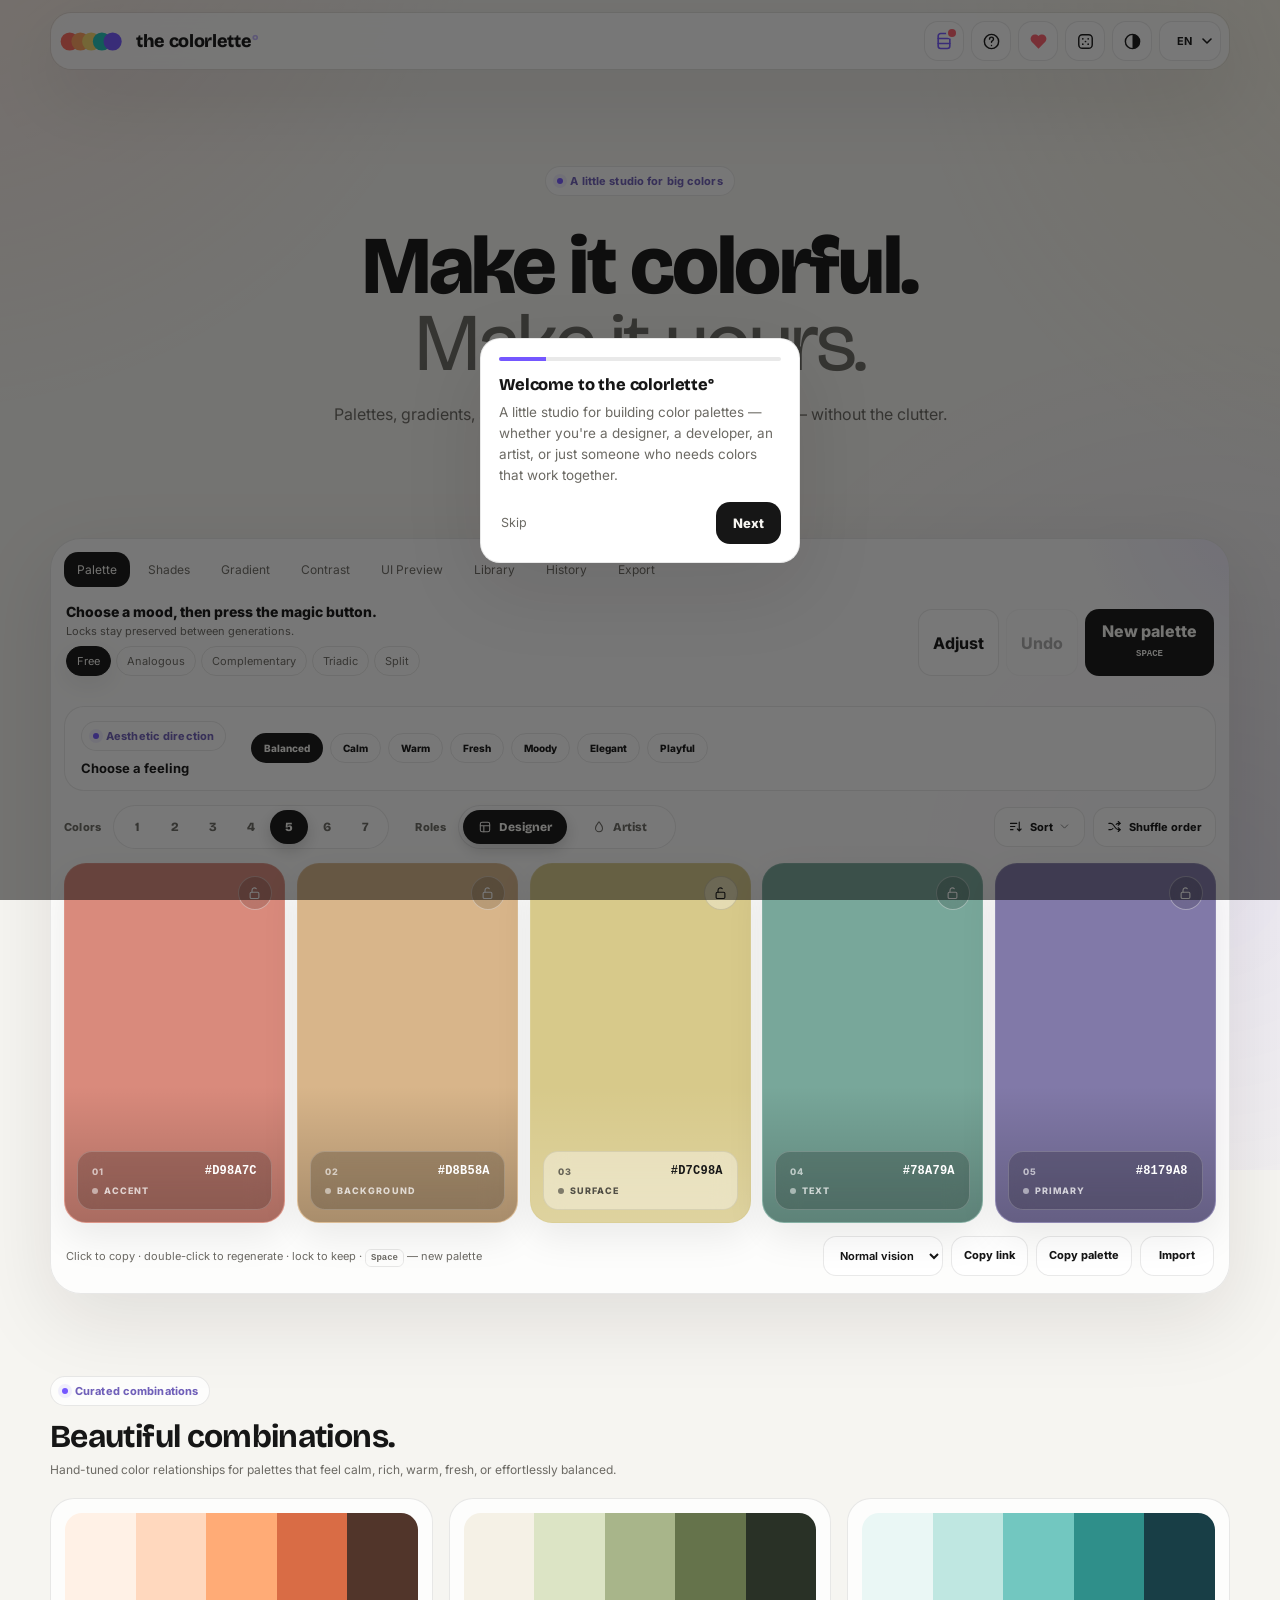
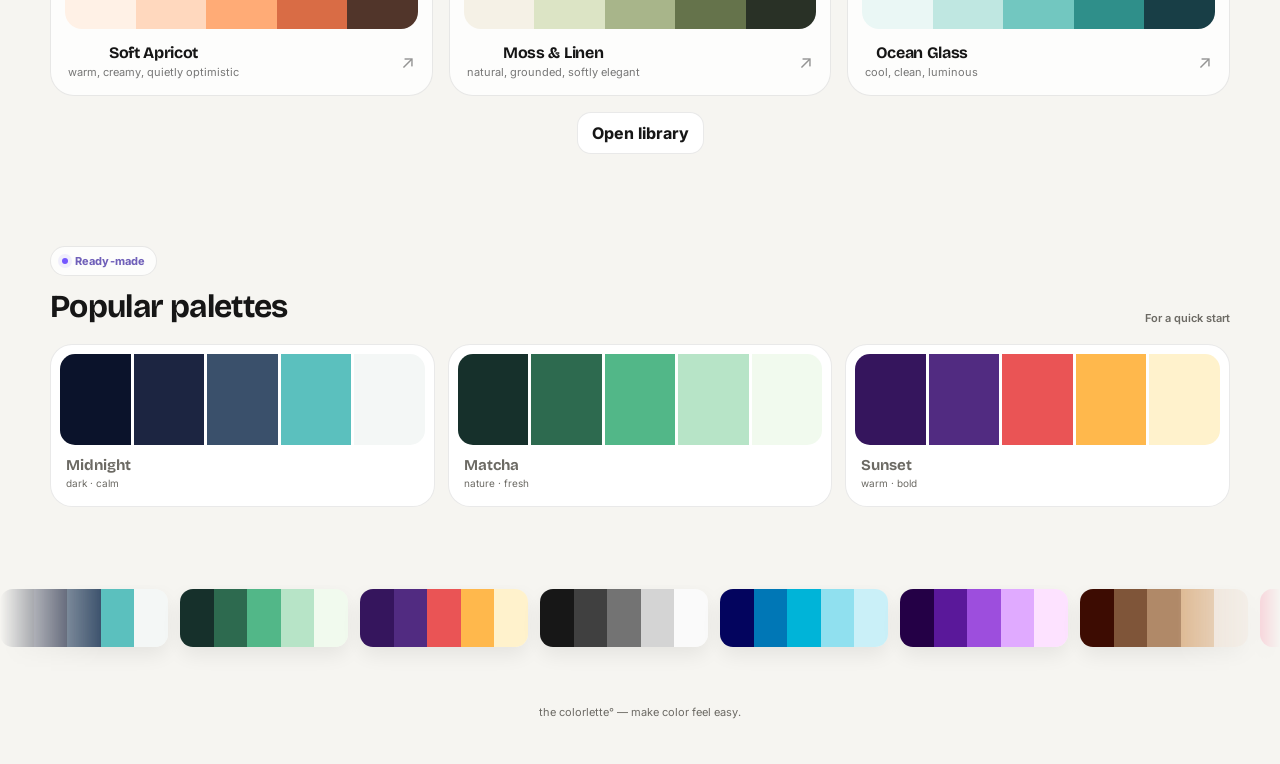
==== commit a7819c7b: "Add files via upload" ====
--- a/index.html
+++ b/index.html
@@ -24,11 +24,12 @@
 <script src="https://telegram.org/js/telegram-web-app.js?64"></script>
 <link rel="preconnect" href="https://fonts.googleapis.com">
 <link rel="preconnect" href="https://fonts.gstatic.com" crossorigin>
-<link href="https://fonts.googleapis.com/css2?family=Bricolage+Grotesque:opsz,wght@12..96,400..800&family=Inter:wght@400;500;600;700;800;900&display=swap" rel="stylesheet">
+<link href="https://fonts.googleapis.com/css2?family=Bricolage+Grotesque:opsz,wght@12..96,400..800&family=Inter:wght@400;500;600;700;800;900&family=Oswald:wght@500;600;700&family=Montserrat:wght@500;600&display=swap" rel="stylesheet">
 <link rel="stylesheet" href="main.css">
 <link rel="stylesheet" href="preview.css">
 <link rel="stylesheet" href="telegram.css">
-<link rel="stylesheet" href="monetization.css">
+<link rel="stylesheet" href="monetization.css?v=4">
+<link rel="stylesheet" href="feed.css?v=1">
 </head>
 <body>
 <svg width="0" height="0" style="position:absolute;overflow:hidden" aria-hidden="true">
@@ -51,6 +52,7 @@
     <div class="brand-name">the <b>colorlette</b><span>°</span></div>
   </div>
   <div class="actions">
+    <button type="button" class="icon-btn feed-btn" id="feedBtn" title="Palette feed" aria-label="Palette feed" data-i18n-title="feedBtnTitle"><svg viewBox="0 0 24 24"><rect x="5" y="3" width="14" height="18" rx="3"/><path d="M5 9h14M5 15h14"/></svg><span class="feed-dot" aria-hidden="true"></span></button>
     <button type="button" class="icon-btn" id="tourBtn" title="Take the tour" aria-label="Take the tour" aria-haspopup="dialog" data-i18n-title="tourBtnTitle"><svg viewBox="0 0 24 24"><circle cx="12" cy="12" r="9"/><path d="M9.5 9a2.5 2.5 0 0 1 5 0c0 1.5-1.7 2-2.2 2.9-.2.35-.3.75-.3 1.2" stroke-linecap="round"/><circle cx="12" cy="17" r=".9" fill="currentColor" stroke="none"/></svg></button>
     <button type="button" class="icon-btn" id="donateBtn" title="Support this project" aria-label="Support this project" aria-haspopup="dialog" data-i18n-title="donateTitle"><svg viewBox="0 0 24 24"><path d="M19 14c1.49-1.46 3-3.21 3-5.5A5.5 5.5 0 0 0 16.5 3c-1.76 0-3 .5-4.5 2-1.5-1.5-2.74-2-4.5-2A5.5 5.5 0 0 0 2 8.5c0 2.3 1.5 4.05 3 5.5l7 7Z"/></svg></button>
     <button type="button" class="icon-btn" id="randomBtn" title="Random mood" aria-label="Random mood" data-i18n-title="iconRandomMood"><svg viewBox="0 0 24 24"><rect x="3.5" y="3.5" width="17" height="17" rx="4.5"/><circle cx="8.6" cy="8.6" r="1.1" fill="currentColor" stroke="none"/><circle cx="15.4" cy="8.6" r="1.1" fill="currentColor" stroke="none"/><circle cx="12" cy="12" r="1.1" fill="currentColor" stroke="none"/><circle cx="8.6" cy="15.4" r="1.1" fill="currentColor" stroke="none"/><circle cx="15.4" cy="15.4" r="1.1" fill="currentColor" stroke="none"/></svg></button>
@@ -67,6 +69,7 @@
   <div class="eyebrow" data-i18n="heroEyebrow">A little studio for big colors</div>
   <h1><span data-i18n="heroLine1">Make it colorful.</span><br><span class="soft" data-i18n="heroLine2">Make it yours.</span></h1>
   <p data-i18n="heroP">Palettes, gradients, shades and nature-inspired combinations — without the clutter.</p>
+  <button type="button" class="primary feed-cta" id="feedCta"><svg viewBox="0 0 24 24"><rect x="5" y="3" width="14" height="18" rx="3"/><path d="M5 9h14M5 15h14"/></svg><span data-i18n="feedCta">Swipe palettes</span></button>
 </section>
 
 <section class="panel glass">
@@ -580,10 +583,11 @@
 
 
 
-<script src="config.js" defer></script>
+<script src="config.js?v=4" defer></script>
 <script src="telegram.js" defer></script>
 <script src="i18n.js" defer></script>
-<script src="monetization.js" defer></script>
-<script src="app.js" defer></script>
+<script src="monetization.js?v=5" defer></script>
+<script src="feed.js?v=1" defer></script>
+<script src="app.js?v=4" defer></script>
 </body>
 </html>
--- a/monetization.css
+++ b/monetization.css
@@ -39,3 +39,32 @@
 @media(max-width:760px){.pro-pricing-modal{width:min(620px,calc(100vw - 16px));max-height:calc(100dvh - 14px);padding:28px 18px 18px;border-radius:27px}.pricing-stage{margin-bottom:8px}.pro-pricing-modal h3{font-size:28px}.pricing-lead{font-size:12px!important;margin-bottom:18px!important}.pricing-plans{grid-template-columns:1fr;gap:8px}.pricing-card{padding:14px;border-radius:17px}.pricing-card-main{min-height:54px}.pricing-period{font-size:14px}.pricing-card-price strong{font-size:27px}.pricing-action{margin-top:10px}.pricing-includes{justify-content:flex-start;gap:7px 13px;margin-top:18px}.pricing-includes-title{text-align:left}.pricing-note{text-align:center}.pricing-free-support{flex-direction:column;gap:8px}}
 @media(max-width:380px){.pro-pricing-modal{padding-left:13px;padding-right:13px}.pro-pricing-modal h3{font-size:25px}.pricing-card{padding:13px}.pricing-card-price strong{font-size:25px}}
 @media(prefers-reduced-motion:reduce){.pricing-particle{animation:none}.pricing-card{transition:none}}
+
+/* ---------- PRO markers ---------- */
+:root{--pro-gold-1:#efe0b0;--pro-gold-2:#c7a65a;--pro-gold-ink:#4b3a10}
+
+/* Бейдж на платных функциях: маленькая золотая «этикетка» на углу кнопки */
+[data-pro]{position:relative}
+[data-pro]::after{content:"\2726\00a0PRO";position:absolute;top:-7px;right:10px;z-index:2;padding:3px 7px 3px 6px;border-radius:999px;background:linear-gradient(135deg,var(--pro-gold-1),var(--pro-gold-2));color:var(--pro-gold-ink);font-family:inherit;font-size:8px;font-weight:800;line-height:1;letter-spacing:.12em;white-space:nowrap;pointer-events:none;box-shadow:0 2px 8px rgba(199,166,90,.35),inset 0 0 0 1px rgba(255,255,255,.35)}
+/* У владельца Pro остаётся только тихая звёздочка: функция открыта */
+html.is-pro [data-pro]::after{content:"\2726";padding:3px 5px;font-size:9px;letter-spacing:0;background:color-mix(in srgb,var(--pro-gold-2) 14%,var(--card));color:var(--pro-gold-2);box-shadow:inset 0 0 0 1px color-mix(in srgb,var(--pro-gold-2) 42%,transparent)}
+
+/* Метка Pro в шапке */
+.pro-tag{display:none;align-items:center;gap:4px;margin-left:8px;padding:4px 8px 4px 6px;position:relative;overflow:hidden;vertical-align:middle;border-radius:999px;background:linear-gradient(135deg,var(--pro-gold-1),var(--pro-gold-2));color:var(--pro-gold-ink);font-family:inherit;font-size:9px;font-weight:800;line-height:1;letter-spacing:.14em;box-shadow:0 3px 12px rgba(199,166,90,.38),inset 0 0 0 1px rgba(255,255,255,.4)}
+html.is-pro .pro-tag{display:inline-flex}
+.pro-tag svg{width:10px;height:10px;fill:currentColor;flex:none;animation:proTwinkle 3.2s ease-in-out infinite}
+.pro-tag::after{content:"";position:absolute;inset:0;background:linear-gradient(110deg,transparent 30%,rgba(255,255,255,.6) 50%,transparent 70%);transform:translateX(-130%);animation:proShine 6s ease-in-out infinite;pointer-events:none}
+@keyframes proTwinkle{0%,100%{transform:scale(1) rotate(0);opacity:1}50%{transform:scale(.72) rotate(18deg);opacity:.7}}
+@keyframes proShine{0%,70%{transform:translateX(-130%)}100%{transform:translateX(130%)}}
+/* На узких экранах оставляем только звезду, чтобы шапка не ломалась */
+@media(max-width:430px){.pro-tag{margin-left:6px;padding:5px}.pro-tag-text{display:none}}
+@media(prefers-reduced-motion:reduce){.pro-tag svg,.pro-tag::after{animation:none}}
+
+/* Кнопка поддержки у владельца Pro */
+html.is-pro #donateBtn{color:var(--pro-gold-2);border-color:color-mix(in srgb,var(--pro-gold-2) 50%,var(--line))}
+
+/* Окно Pro, когда Pro уже активен: вместо тарифов показываем статус */
+.pro-status{display:none;align-items:center;justify-content:center;gap:9px;max-width:430px;margin:0 auto 20px;padding:12px 16px;border-radius:15px;border:1px solid color-mix(in srgb,var(--pro-gold-2) 42%,var(--line));background:color-mix(in srgb,var(--pro-gold-2) 10%,var(--card));color:var(--text);font-size:12.5px;font-weight:700;line-height:1.3}
+html.is-pro .pro-status{display:flex}
+.pro-status svg{width:15px;height:15px;fill:var(--pro-gold-2);flex:none}
+html.is-pro .pricing-plans,html.is-pro .pricing-note{display:none}
--- a/feed.css
+++ b/feed.css
@@ -0,0 +1,150 @@
+/* the colorlette° — Feed mode (Shorts-style palette scroller) */
+
+/* ---------- entry points ---------- */
+.feed-btn{position:relative;color:var(--accent)}
+.feed-btn svg{width:20px;height:20px;fill:none;stroke:currentColor;stroke-width:1.9;stroke-linecap:round;stroke-linejoin:round}
+.feed-btn .feed-dot{position:absolute;top:7px;right:7px;width:8px;height:8px;border-radius:50%;background:var(--donate);box-shadow:0 0 0 2px var(--card)}
+.feed-btn .feed-dot::after{content:"";position:absolute;inset:-4px;border-radius:50%;border:2px solid var(--donate);opacity:0;animation:feedPing 2s var(--ease) infinite}
+@keyframes feedPing{0%{transform:scale(.4);opacity:.7}100%{transform:scale(1.5);opacity:0}}
+.feed-cta{margin-top:26px;display:inline-flex;align-items:center;gap:10px;padding:14px 22px;border-radius:999px;font-weight:700;font-size:15px}
+.feed-cta svg{width:18px;height:18px;fill:none;stroke:currentColor;stroke-width:2;stroke-linecap:round;stroke-linejoin:round}
+
+/* ---------- overlay shell ---------- */
+html.feed-lock,html.feed-lock body{overflow:hidden;overscroll-behavior:none}
+.feed{position:fixed;inset:0;z-index:400;display:none;justify-content:center;background:#000;color:#fff;
+  font-family:Inter,ui-sans-serif,system-ui,-apple-system,"Segoe UI",sans-serif;
+  -webkit-tap-highlight-color:transparent;-webkit-user-select:none;user-select:none;--glow:#333}
+.feed.open{display:flex;animation:feedIn .42s var(--ease) both}
+.feed.closing{display:flex;animation:feedOut .22s ease both;pointer-events:none}
+@keyframes feedIn{from{opacity:0;transform:translateY(28px) scale(.985)}to{opacity:1;transform:none}}
+@keyframes feedOut{to{opacity:0;transform:translateY(16px) scale(.99)}}
+
+.feed-glow{position:absolute;inset:-25%;background-color:var(--glow);opacity:.5;filter:blur(70px);
+  -webkit-mask:radial-gradient(closest-side,#000 20%,transparent 100%);mask:radial-gradient(closest-side,#000 20%,transparent 100%);
+  transition:background-color .7s ease;pointer-events:none}
+
+.feed-stage{position:relative;width:100%;max-width:520px;height:100%;overflow:hidden;background:#111;isolation:isolate}
+@media(min-width:700px) and (min-height:640px){
+  .feed-stage{height:min(calc(100% - 40px),980px);align-self:center;border-radius:30px;box-shadow:0 40px 120px rgba(0,0,0,.6),0 0 0 1px rgba(255,255,255,.08)}
+}
+
+/* ---------- reset for our buttons (main.css styles every <button>) ---------- */
+:where(.feed) button{all:unset;box-sizing:border-box;cursor:pointer;-webkit-tap-highlight-color:transparent;touch-action:manipulation}
+:where(.feed) button:hover{transform:none;box-shadow:none}
+:where(.feed) button:focus-visible{outline:3px solid #fff;outline-offset:3px}
+
+@media(max-width:699px){.feed-glow{display:none}}
+/* ---------- scroller ---------- */
+.feed-scroll{position:absolute;inset:0;overflow-y:auto;overflow-x:hidden;scroll-snap-type:y mandatory;
+  overscroll-behavior:contain;touch-action:pan-y;scrollbar-width:none;-webkit-overflow-scrolling:touch}
+.feed-scroll::-webkit-scrollbar{display:none}
+
+.fcard{position:relative;width:100%;height:100%;scroll-snap-align:start;scroll-snap-stop:always;overflow:hidden;container-type:size}
+.fbands{position:absolute;inset:0;display:grid;grid-template-rows:repeat(var(--n),1fr)}
+.fband{position:relative;display:flex;flex-direction:column;align-items:center;justify-content:center;gap:clamp(10px,3.2cqw,20px);text-align:center;overflow:hidden}
+
+.fband:first-child{padding-top:calc(env(safe-area-inset-top,0px) + 34px)}
+.fname{font-family:Oswald,"Bebas Neue","Arial Narrow",Impact,sans-serif;font-weight:700;text-transform:uppercase;
+  line-height:1.08;padding-top:.08em;letter-spacing:.004em;white-space:nowrap;opacity:0;transition:transform .7s var(--ease),opacity .5s ease;transform-origin:50% 60%}
+.fname span{display:inline-block}
+.fhex{position:relative;z-index:2;font-family:Montserrat,Inter,sans-serif;font-weight:500;font-size:clamp(13px,3.9cqw,20px);
+  letter-spacing:.015em;color:inherit;padding:7px 16px;margin:0;border-radius:999px;opacity:0;
+  transition:background-color .2s,transform .18s var(--ease),opacity .5s ease}
+.fhex:hover{background-color:color-mix(in srgb,currentColor 14%,transparent)}
+.fhex:active{transform:scale(.94)}
+.fhex.copied{background-color:color-mix(in srgb,currentColor 22%,transparent)}
+
+.fcard.fit .fname,.fcard.fit .fhex{opacity:1}
+.fcard:not(.is-active) .fname{transform:scale(.94) translateY(6px)}
+.fcard:not(.is-active) .fhex{opacity:.75}
+.fcard,.fbands{will-change:transform;backface-visibility:hidden}
+
+.ftop{position:absolute;left:0;right:0;top:0;z-index:3;height:calc(env(safe-area-inset-top,0px) + 58px);
+  padding:env(safe-area-inset-top,0px) 66px 0;display:flex;justify-content:space-between;align-items:center;
+  font:500 clamp(12.5px,3.7cqw,16px)/1 Inter,sans-serif;letter-spacing:.015em;text-transform:uppercase;pointer-events:none}
+.fcount{font-variant-numeric:tabular-nums;font-size:clamp(17px,5cqw,24px);font-weight:500;letter-spacing:0}
+
+.fswipe{position:absolute;right:18px;bottom:calc(env(safe-area-inset-bottom,0px) + 36px);z-index:3;display:flex;align-items:center;gap:8px;
+  font:500 clamp(12.5px,3.6cqw,15px)/1 Inter,sans-serif;letter-spacing:.05em;text-transform:uppercase;pointer-events:none}
+.fswipe svg{width:22px;height:22px;fill:none;stroke:currentColor;stroke-width:1.6;stroke-linecap:round;stroke-linejoin:round;animation:fBob 1.6s ease-in-out infinite}
+@keyframes fBob{0%,100%{transform:translateY(2px)}50%{transform:translateY(-4px)}}
+.feed-stage.seen .fswipe{display:none}
+
+/* ---------- floating controls ---------- */
+.fbtn,.fact-ic,.fapply{background:rgba(12,12,16,.42);-webkit-backdrop-filter:blur(10px);backdrop-filter:blur(10px);
+  border:1px solid rgba(255,255,255,.22);box-shadow:0 8px 22px rgba(0,0,0,.18);color:#fff}
+.fbtn{position:absolute;z-index:6;top:calc(env(safe-area-inset-top,0px) + 9px);width:40px;height:40px;border-radius:50%;display:grid;place-items:center;
+  transition:transform .2s var(--ease),background-color .2s}
+.fbtn:active{transform:scale(.9)}
+.fclose{left:12px}.ftune{right:12px}
+.fbtn svg,.fact-ic svg,.fapply svg{width:22px;height:22px;fill:none;stroke:currentColor;stroke-width:1.9;stroke-linecap:round;stroke-linejoin:round}
+
+.frail{position:absolute;z-index:6;right:8px;bottom:calc(env(safe-area-inset-bottom,0px) + 86px);display:flex;flex-direction:column;gap:12px;align-items:center}
+.fact{display:block;width:46px;height:46px;border-radius:50%}
+.fact-ic{width:46px;height:46px;border-radius:50%;display:grid;place-items:center;transition:transform .22s var(--ease),background-color .25s,border-color .25s}
+.fact:active .fact-ic{transform:scale(.88)}
+.fact-ic svg{width:23px;height:23px}
+.fact[data-act=like].on .fact-ic{background:#ff3b5c;border-color:transparent;box-shadow:0 8px 24px rgba(255,59,92,.45)}
+.fact[data-act=like].on svg{fill:#fff;stroke:#fff}
+.fact[data-act=like].pop .fact-ic{animation:fPop .5s var(--ease)}
+@keyframes fPop{0%{transform:scale(1)}30%{transform:scale(1.34)}60%{transform:scale(.9)}100%{transform:scale(1)}}
+
+.fapply{position:absolute;z-index:6;left:14px;bottom:calc(env(safe-area-inset-bottom,0px) + 22px);height:46px;padding:0 20px 0 15px;border-radius:999px;
+  display:flex;align-items:center;gap:9px;font:700 14.5px/1 Inter,sans-serif;letter-spacing:.005em;transition:transform .2s var(--ease),background-color .2s}
+.fapply:active{transform:scale(.95)}
+.fapply:hover{background:rgba(12,12,16,.62)}
+.fapply svg{width:20px;height:20px;stroke-width:2.4}
+
+.feed-nav{display:none}
+@media(min-width:700px) and (hover:hover){
+  .feed-nav{display:flex;flex-direction:column;gap:12px;position:absolute;top:50%;left:calc(50% + 260px + 28px);transform:translateY(-50%)}
+  .feed-nav button{width:48px;height:48px;border-radius:50%;display:grid;place-items:center;background:rgba(255,255,255,.12);border:1px solid rgba(255,255,255,.2);color:#fff;transition:background-color .2s,transform .2s var(--ease)}
+  .feed-nav button:hover{background:rgba(255,255,255,.22)}
+  .feed-nav button:active{transform:scale(.92)}
+  .feed-nav svg{width:22px;height:22px;fill:none;stroke:currentColor;stroke-width:2;stroke-linecap:round;stroke-linejoin:round}
+  .feed-nav button[disabled]{opacity:.3;pointer-events:none}
+}
+
+/* ---------- feed toast ---------- */
+.ftoast{position:absolute;z-index:30;left:14px;bottom:calc(env(safe-area-inset-bottom,0px) + 78px);transform:translateY(14px);width:max-content;max-width:calc(100% - 88px);
+  display:flex;align-items:center;gap:10px;padding:11px 16px;border-radius:20px;background:rgba(14,14,18,.88);-webkit-backdrop-filter:blur(14px);backdrop-filter:blur(14px);
+  color:#fff;font:600 13px/1.25 Inter,sans-serif;opacity:0;pointer-events:none;transition:opacity .25s,transform .35s var(--ease);box-shadow:0 12px 32px rgba(0,0,0,.3)}
+.ftoast.show{opacity:1;transform:none;pointer-events:auto}
+.ftoast .sw{width:14px;height:14px;border-radius:50%;flex:none;border:1.5px solid rgba(255,255,255,.7)}
+.ftoast button{color:#9d8cff;font-weight:800;padding:2px 0}
+
+/* ---------- like burst ---------- */
+.fburst{position:absolute;z-index:25;width:0;height:0;pointer-events:none}
+.fburst svg{position:absolute;left:-48px;top:-48px;width:96px;height:96px;fill:#fff;filter:drop-shadow(0 8px 24px rgba(0,0,0,.35));animation:fHeart .85s var(--ease) both}
+@keyframes fHeart{0%{transform:scale(.2) rotate(-12deg);opacity:0}25%{transform:scale(1.15) rotate(4deg);opacity:1}55%{transform:scale(.95) rotate(0)}100%{transform:scale(1.25) translateY(-30px);opacity:0}}
+.fburst i{position:absolute;left:-5px;top:-5px;width:10px;height:10px;border-radius:50%;background:var(--c);animation:fSpark .8s var(--ease) both;animation-delay:.04s}
+@keyframes fSpark{from{transform:translate(0,0) scale(1);opacity:1}to{transform:translate(var(--dx),var(--dy)) scale(.2);opacity:0}}
+
+/* ---------- bottom sheet ---------- */
+.fsheet-wrap{position:absolute;inset:0;z-index:20;display:flex;align-items:flex-end;background:rgba(0,0,0,0);pointer-events:none;transition:background-color .3s}
+.fsheet-wrap.open{background:rgba(0,0,0,.55);pointer-events:auto}
+.fsheet{width:100%;max-height:86%;overflow-y:auto;overscroll-behavior:contain;background:var(--card);color:var(--text);border-radius:28px 28px 0 0;
+  padding:0 18px calc(env(safe-area-inset-bottom,0px) + 20px);transform:translateY(104%);transition:transform .42s var(--ease);box-shadow:0 -20px 60px rgba(0,0,0,.35)}
+.fsheet-wrap.open .fsheet{transform:none}
+.fsheet.dragging{transition:none}
+.fgrab{display:flex;justify-content:center;padding:12px 0 10px;touch-action:none;cursor:grab;position:sticky;top:0;background:var(--card);z-index:2}
+.fgrab::before{content:"";width:42px;height:5px;border-radius:99px;background:var(--line-strong)}
+.fs-title{font:800 20px/1.15 var(--font-display);letter-spacing:-.02em;margin:4px 0 4px}
+.fs-sub{font-size:12.5px;color:var(--muted);margin-bottom:14px}
+.fs-strip{display:flex;height:46px;border-radius:14px;overflow:hidden;margin:6px 0 18px;box-shadow:inset 0 0 0 1px var(--line)}
+.fs-strip div{flex:1}
+.fs-list{display:flex;flex-direction:column;border:1px solid var(--line);border-radius:18px;overflow:hidden}
+.fs-row{display:flex!important;align-items:center;gap:14px;padding:0 16px;min-height:54px;font:600 15px/1.2 Inter,sans-serif;color:var(--text);transition:background-color .2s}
+.fs-row+.fs-row{border-top:1px solid var(--line)}
+.fs-row:hover{background:var(--line)}
+.fs-row svg{width:21px;height:21px;fill:none;stroke:currentColor;stroke-width:1.8;stroke-linecap:round;stroke-linejoin:round;flex:none;opacity:.8}
+.fs-label{font:700 11px/1 Inter,sans-serif;letter-spacing:.09em;text-transform:uppercase;color:var(--muted);margin:20px 2px 10px}
+.fs-chips{display:flex;flex-wrap:wrap;gap:8px}
+.fchip{display:inline-flex!important;align-items:center;padding:0 16px;height:40px;border-radius:999px;border:1px solid var(--line-strong)!important;font:600 13.5px/1 Inter,sans-serif;color:var(--text);transition:background-color .2s,color .2s,transform .15s}
+.fchip:active{transform:scale(.95)}
+.fchip.on{background:var(--text);color:var(--bg);border-color:var(--text)!important}
+
+@media(prefers-reduced-motion:reduce){
+  .feed.open,.feed.closing,.fswipe svg,.fburst svg,.fburst i,.feed-btn .feed-dot::after,.fact.pop .fact-ic{animation:none!important}
+  .fsheet,.ftoast,.feed-glow{transition:none}
+}
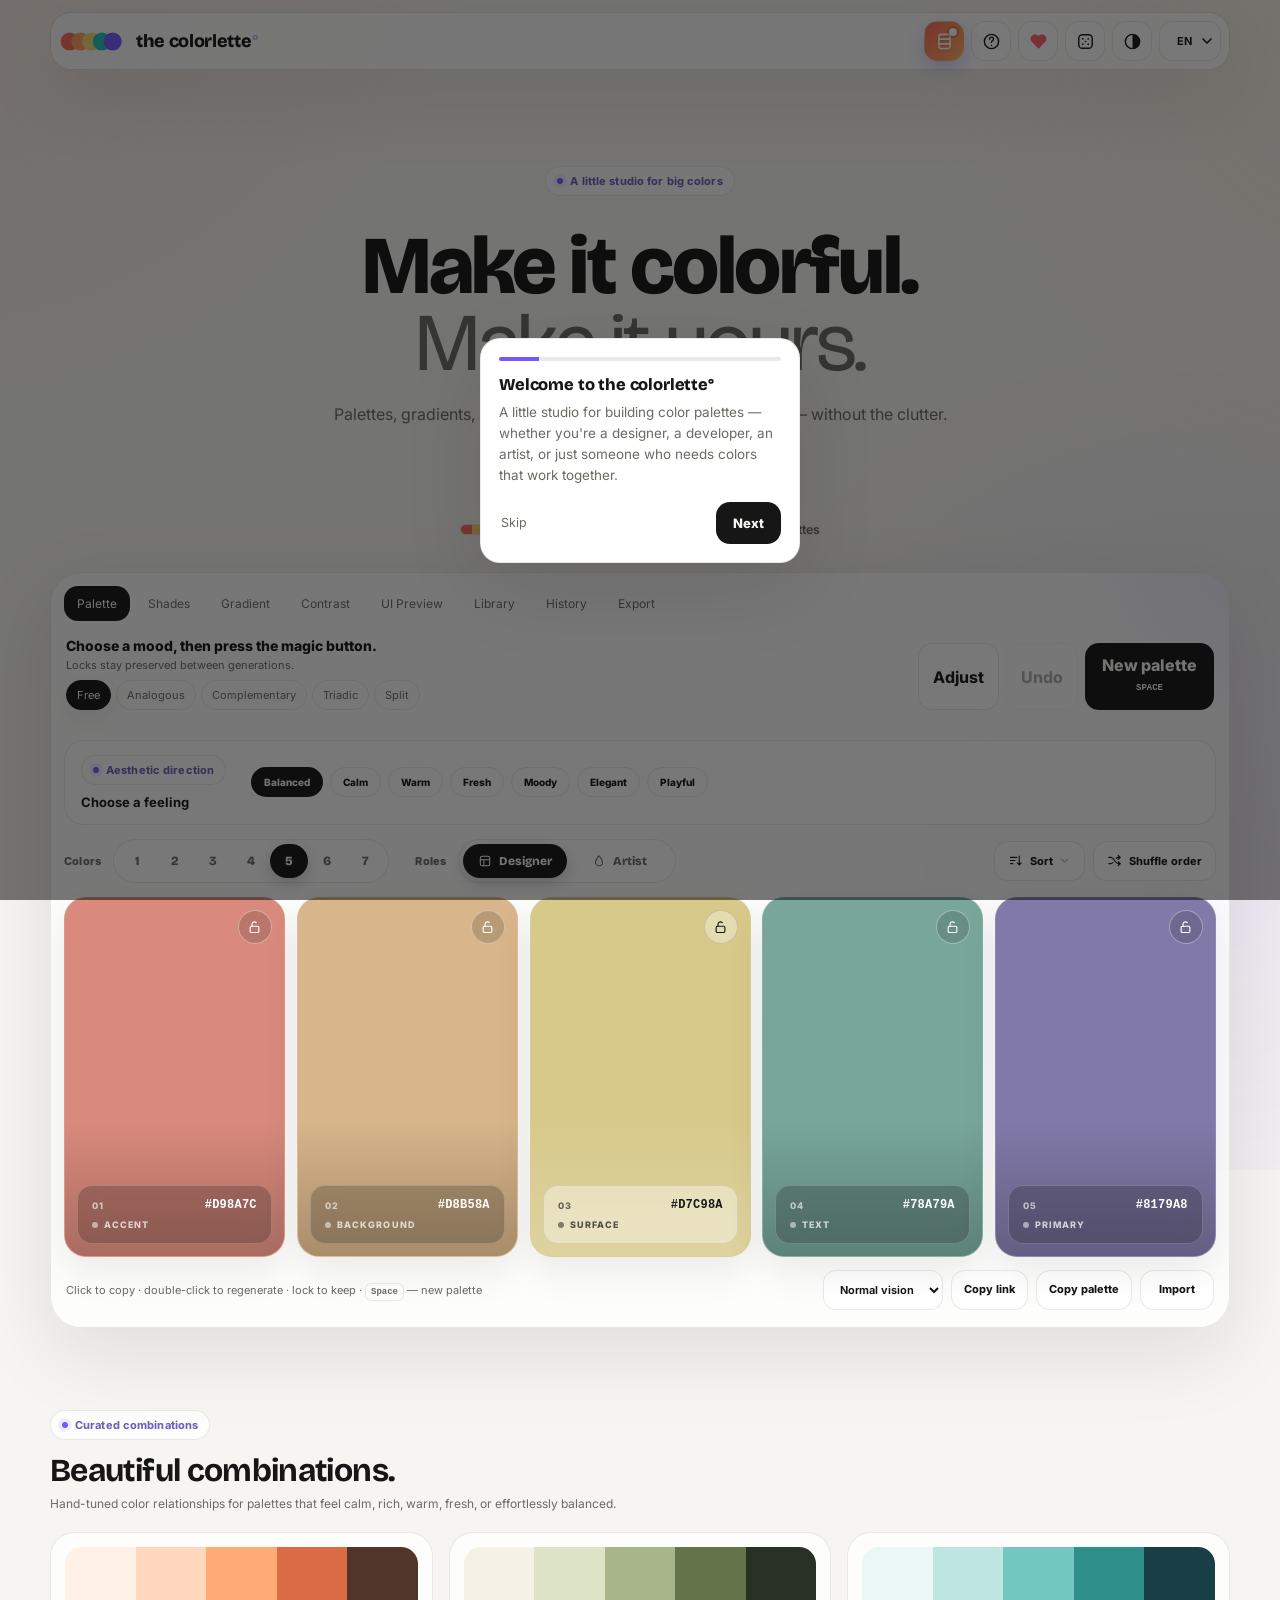
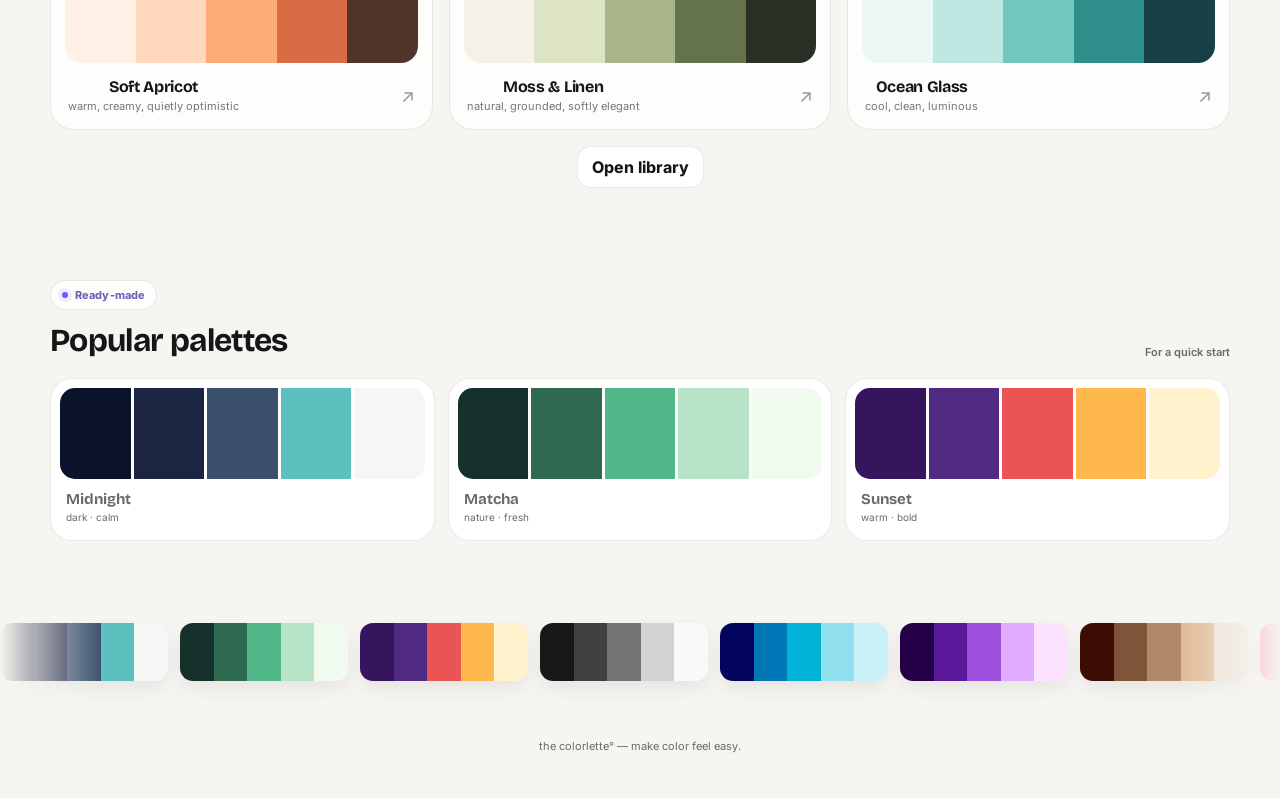
==== commit 4205ef65: "Add files via upload" ====
--- a/index.html
+++ b/index.html
@@ -69,7 +69,10 @@
   <div class="eyebrow" data-i18n="heroEyebrow">A little studio for big colors</div>
   <h1><span data-i18n="heroLine1">Make it colorful.</span><br><span class="soft" data-i18n="heroLine2">Make it yours.</span></h1>
   <p data-i18n="heroP">Palettes, gradients, shades and nature-inspired combinations — without the clutter.</p>
-  <button type="button" class="primary feed-cta" id="feedCta"><svg viewBox="0 0 24 24"><rect x="5" y="3" width="14" height="18" rx="3"/><path d="M5 9h14M5 15h14"/></svg><span data-i18n="feedCta">Swipe palettes</span></button>
+  <div class="feed-cta-wrap">
+    <button type="button" class="primary feed-cta" id="feedCta"><svg viewBox="0 0 24 24"><rect x="5" y="3" width="14" height="18" rx="3"/><path d="M5 9h14M5 15h14"/></svg><span data-i18n="feedCta">Swipe palettes</span></button>
+    <div class="feed-cta-hint"><span class="feed-cta-strip"><span style="background:#FF6B5E"></span><span style="background:#F5D76E"></span><span style="background:#1FC2B8"></span><span style="background:#7457FF"></span></span><span data-i18n="feedCtaHint">An endless, swipeable feed of ready-made palettes</span></div>
+  </div>
 </section>
 
 <section class="panel glass">
--- a/feed.css
+++ b/feed.css
@@ -1,13 +1,35 @@
 /* the colorlette° — Feed mode (Shorts-style palette scroller) */
 
 /* ---------- entry points ---------- */
-.feed-btn{position:relative;color:var(--accent)}
-.feed-btn svg{width:20px;height:20px;fill:none;stroke:currentColor;stroke-width:1.9;stroke-linecap:round;stroke-linejoin:round}
-.feed-btn .feed-dot{position:absolute;top:7px;right:7px;width:8px;height:8px;border-radius:50%;background:var(--donate);box-shadow:0 0 0 2px var(--card)}
-.feed-btn .feed-dot::after{content:"";position:absolute;inset:-4px;border-radius:50%;border:2px solid var(--donate);opacity:0;animation:feedPing 2s var(--ease) infinite}
+.feed-btn{position:relative;color:#fff;border-color:transparent;
+  background:linear-gradient(135deg,#FF6B5E,#FF9F5E 35%,#F5D76E 55%,#1FC2B8 78%,#7457FF);
+  background-size:220% 220%;animation:feedBtnShift 7s ease infinite;box-shadow:0 6px 18px rgba(116,87,255,.28)}
+.feed-btn svg{width:19px;height:19px;fill:none;stroke:currentColor;stroke-width:2;stroke-linecap:round;stroke-linejoin:round;filter:drop-shadow(0 1px 1px rgba(0,0,0,.18))}
+.feed-btn:hover{box-shadow:0 10px 26px rgba(116,87,255,.38)}
+@keyframes feedBtnShift{0%,100%{background-position:0% 50%}50%{background-position:100% 50%}}
+.feed-btn .feed-dot{position:absolute;top:6px;right:6px;width:8px;height:8px;border-radius:50%;background:#fff;box-shadow:0 0 0 2px rgba(0,0,0,.18)}
+.feed-btn .feed-dot::after{content:"";position:absolute;inset:-4px;border-radius:50%;border:2px solid #fff;opacity:0;animation:feedPing 2s var(--ease) infinite}
 @keyframes feedPing{0%{transform:scale(.4);opacity:.7}100%{transform:scale(1.5);opacity:0}}
-.feed-cta{margin-top:26px;display:inline-flex;align-items:center;gap:10px;padding:14px 22px;border-radius:999px;font-weight:700;font-size:15px}
-.feed-cta svg{width:18px;height:18px;fill:none;stroke:currentColor;stroke-width:2;stroke-linecap:round;stroke-linejoin:round}
+
+.feed-cta-wrap{margin-top:28px;display:flex;flex-direction:column;align-items:center;gap:12px}
+.feed-cta{position:relative;overflow:hidden;display:inline-flex;align-items:center;gap:11px;padding:16px 28px;
+  border-radius:999px;font-weight:800;font-size:16px;color:#fff;border-color:transparent;letter-spacing:-.01em;
+  background:linear-gradient(120deg,#FF6B5E,#FF9F5E 28%,#F5D76E 48%,#1FC2B8 70%,#7457FF);
+  background-size:260% 260%;animation:feedBtnShift 8s ease infinite;
+  box-shadow:0 14px 34px rgba(116,87,255,.32),0 2px 8px rgba(0,0,0,.08)}
+.feed-cta:hover{transform:translateY(-3px) scale(1.015);box-shadow:0 20px 44px rgba(116,87,255,.4),0 2px 8px rgba(0,0,0,.1)}
+.feed-cta:active{transform:scale(.97)}
+.feed-cta svg{width:19px;height:19px;fill:none;stroke:currentColor;stroke-width:2.2;stroke-linecap:round;stroke-linejoin:round;position:relative;z-index:1;
+  filter:drop-shadow(0 1px 1px rgba(0,0,0,.2))}
+.feed-cta span{position:relative;z-index:1;text-shadow:0 1px 2px rgba(0,0,0,.15)}
+.feed-cta::after{content:"";position:absolute;top:0;left:-60%;width:40%;height:100%;
+  background:linear-gradient(115deg,transparent,rgba(255,255,255,.55),transparent);
+  transform:skewX(-18deg);animation:feedCtaShine 3.4s ease-in-out infinite}
+@keyframes feedCtaShine{0%{left:-60%}38%,100%{left:140%}}
+.feed-cta-hint{display:inline-flex;align-items:center;gap:7px;font-size:12.5px;font-weight:600;color:var(--muted)}
+.feed-cta-strip{display:inline-flex;height:9px;width:46px;border-radius:999px;overflow:hidden;box-shadow:0 0 0 1px var(--line)}
+.feed-cta-strip span{flex:1}
+@media(prefers-reduced-motion:reduce){.feed-btn,.feed-cta,.feed-cta::after{animation:none!important}}
 
 /* ---------- overlay shell ---------- */
 html.feed-lock,html.feed-lock body{overflow:hidden;overscroll-behavior:none}
@@ -131,6 +153,7 @@
 .fgrab::before{content:"";width:42px;height:5px;border-radius:99px;background:var(--line-strong)}
 .fs-title{font:800 20px/1.15 var(--font-display);letter-spacing:-.02em;margin:4px 0 4px}
 .fs-sub{font-size:12.5px;color:var(--muted);margin-bottom:14px}
+.fs-img{display:block;width:100%;max-height:50vh;object-fit:contain;margin:4px 0 16px;border-radius:14px;background:var(--line);-webkit-touch-callout:default;-webkit-user-select:auto;user-select:auto;pointer-events:auto}
 .fs-strip{display:flex;height:46px;border-radius:14px;overflow:hidden;margin:6px 0 18px;box-shadow:inset 0 0 0 1px var(--line)}
 .fs-strip div{flex:1}
 .fs-list{display:flex;flex-direction:column;border:1px solid var(--line);border-radius:18px;overflow:hidden}
